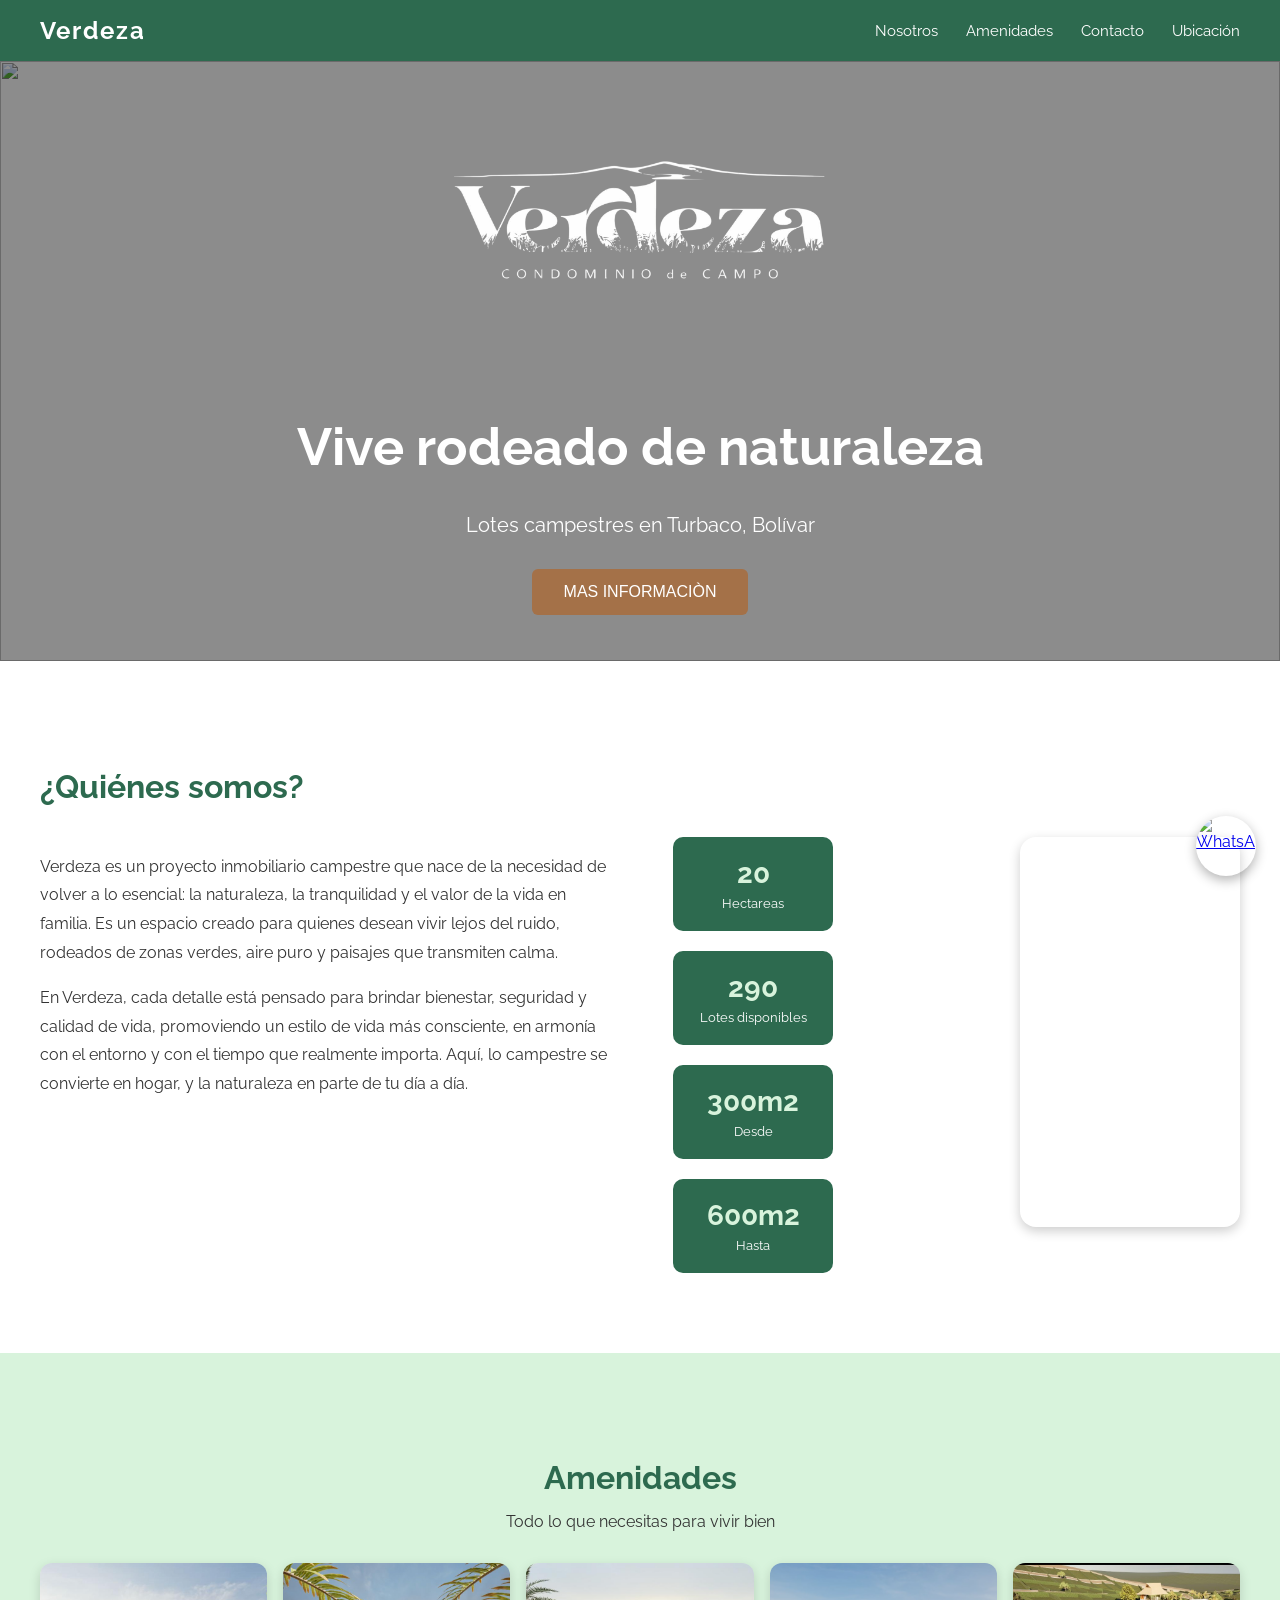
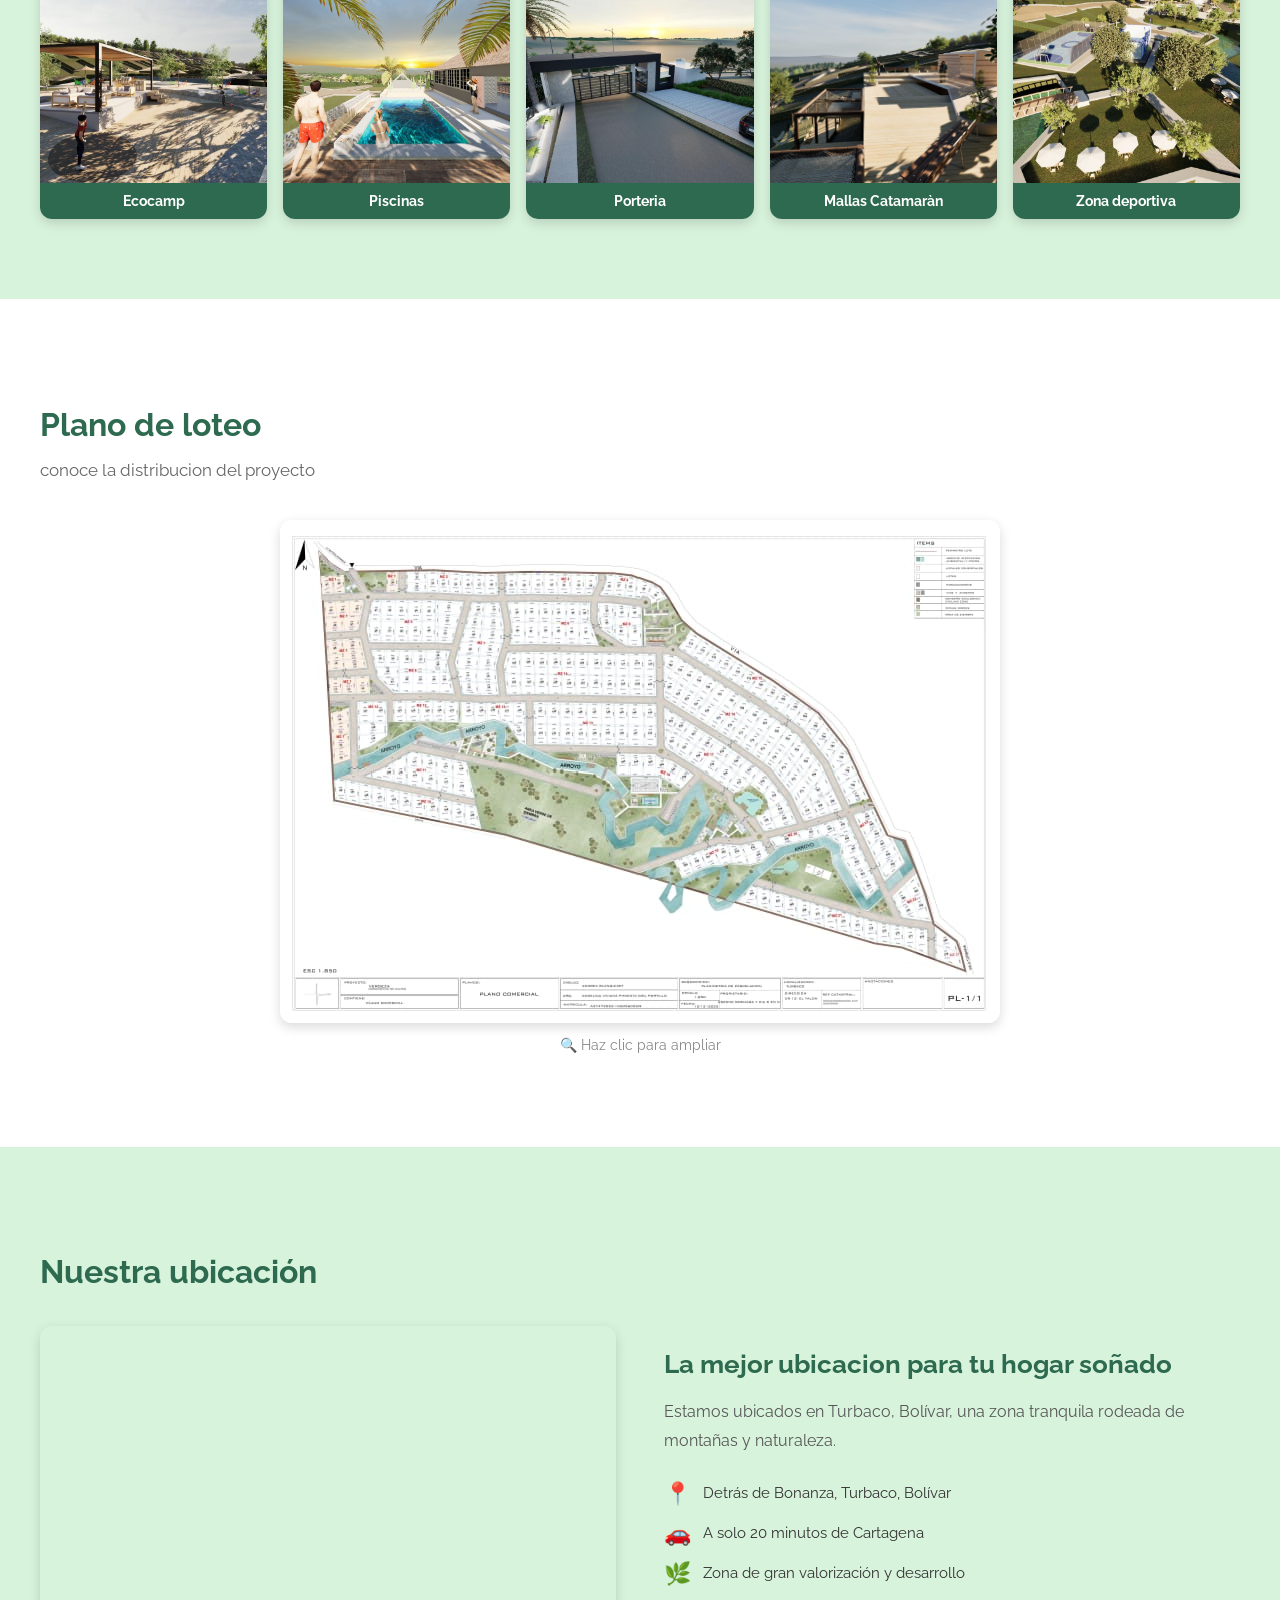
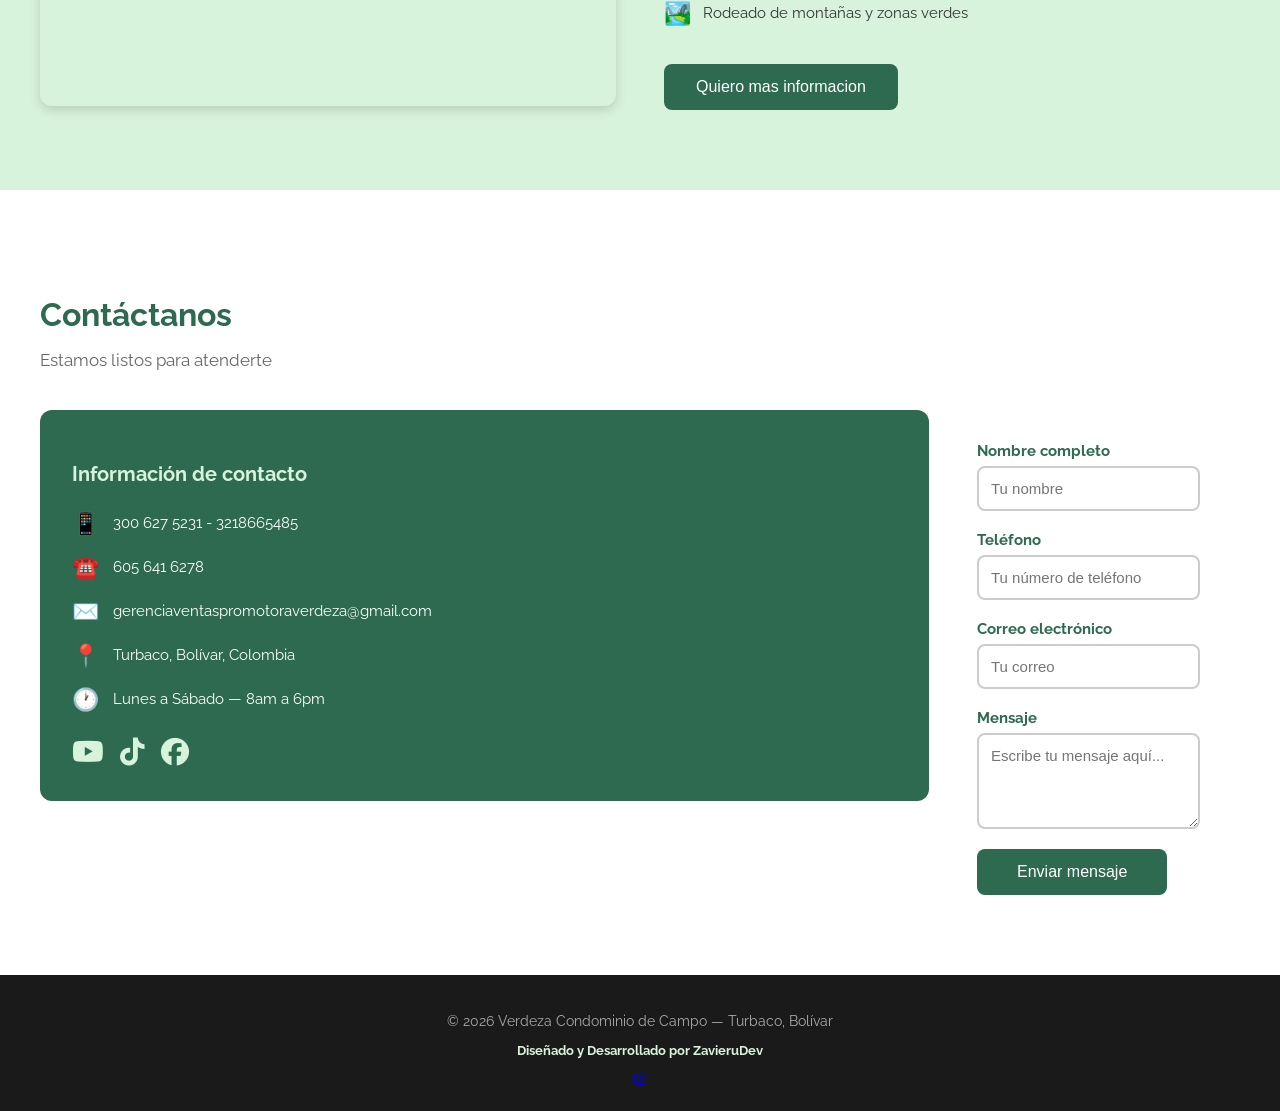
==== index.html @ ed098367 "Primerza version de Verdeza" ====
<!DOCTYPE html>
<html>

  <head>
    <title>Verdeza Condominio de Campo</title>
    <link rel="preconnect" href="https://fonts.googleapis.com">
    <link rel="preconnect" href="https://fonts.gstatic.com" crossorigin>
    <link href="https://fonts.googleapis.com/css2?family=Raleway:ital,wght@0,100..900;1,100..900&display=swap" rel="stylesheet">
    <link rel="stylesheet" href="https://cdnjs.cloudflare.com/ajax/libs/font-awesome/6.5.0/css/all.min.css">
    <link rel="stylesheet" href="style.css">
    
  </head>

  <body>

    <!-- NAVBAR -->
    <div class="navbar">
      <div class="navbar-logo">Verdeza</div>
      <div class="navbar-enlaces">
        <a href="#nosotros">Nosotros</a>
        <a href="#amenidades">Amenidades</a>
        <a href="#contacto">Contacto</a>
        <a href="#ubicacion">Ubicación</a>
      </div>
    </div>

    <!-- HERO -->
    <div class="hero">
      <div class="carrusel">
        <img src="imagenes/hero1.png" class="slide activo">
        <img src="imagenes/hero10.jpeg" class="slide">
        <img src="imagenes/hero3.png" class="slide">
        <img src="imagenes/hero4.png" class="slide">
        <img src="imagenes/hero5.png" class="slide">
        <img src="imagenes/hero6.png" class="slide">
        <img src="imagenes/hero7.png" class="slide">
        <img src="imagenes/hero8.jpeg" class="slide">
        <img src="imagenes/hero9.jpeg" class="slide">
        <img src="imagenes/hero10.jpeg" class="slide">
      </div>
      <div class="hero-contenido">
        <img src="imagenes/logo.png" alt="logo verdeza" class="hero-logo">
        <h1>Vive rodeado de naturaleza</h1>
        <p>Lotes campestres en Turbaco, Bolívar</p>
        <button>MAS INFORMACIÒN</button>
      </div>
      
    </div>

    <!-- SOBRE NOSOTROS -->
    <div class="seccion" id="nosotros">
      <h2>¿Quiénes somos?</h2>
      <div class="nosotros-contenido">
      
        <div class="nosotros-texto">
         <p>Verdeza es un proyecto inmobiliario campestre que nace de la necesidad de volver a lo esencial: la naturaleza, la tranquilidad y el valor de la vida en familia. Es un espacio creado para quienes desean vivir lejos del ruido, rodeados de zonas verdes, aire puro y paisajes que transmiten calma.</p>
         <p>En Verdeza, cada detalle está pensado para brindar bienestar, seguridad y calidad de vida, promoviendo un estilo de vida más consciente, en armonía con el entorno y con el tiempo que realmente importa. Aquí, lo campestre se convierte en hogar, y la naturaleza en parte de tu día a día.</p>
        </div>

        <div class="nosotros-datos">
            <div class="dato">
                <span class="dato-numero">20</span>
                <span class="dato-label">Hectareas</span>
            </div>
            <div class="dato">
                <span class="dato-numero">290</span>
                <span class="dato-label">Lotes disponibles</span>
            </div>
            <div class="dato">
                <span class="dato-numero">300m2</span>
                <span class="dato-label">Desde</span>
            </div>
            <div class="dato">
                <span class="dato-numero">600m2</span>
                <span class="dato-label">Hasta</span>
            </div>
        </div>

        <div class="nosotros-video">
          <iframe src="https://www.youtube.com/embed/KV2P_5Gr_Hs"
          title="Video Verdeza"
          frameborder="0"
          allow="accelerometer; autoplay; clipboard-write; encrypted-media; gyroscope; picture-in-picture"
           allowfullscreen>
          </iframe>
        </div>

     
      </div>
    
    </div>



    <!-- Amenidades -->
    <div class="seccion fondo-claro" id="amenidades">
      <h2 class="titulo-centrado">Amenidades</h2>
      <p  class="titulo-centrado">Todo lo que necesitas para vivir bien</p>

      <div class="amenidades-contenedor">
        <div class="amenidades-item" onclick="abrirLightbox('imagenes/amenidades1.jpg')">
            <img src="imagenes/amenidades1.jpg" alt="Ecocamp">
          <div class="amenidades-nombre">Ecocamp</div>
        </div>
        <div class="amenidades-item" onclick="abrirLightbox('imagenes/amenidades2.jpg')">
            <img src="imagenes/amenidades2.jpg" alt="Piscinas">
            <div class="amenidades-nombre">Piscinas</div>
        </div>
        <div class="amenidades-item" onclick="abrirLightbox('imagenes/amenidades3.jpg')">
            <img src="imagenes/amenidades3.jpg" alt="Porteria">
            <div class="amenidades-nombre">Porteria</div>
        </div>
        <div class="amenidades-item" onclick="abrirLightbox('imagenes/amenidades4.jpg')">
           <img src="imagenes/amenidades4.jpg" alt="Mallas Catamaràn">
           <div class="amenidades-nombre">Mallas Catamaràn</div>
        </div>
        <div class="amenidades-item" onclick="abrirLightbox('imagenes/amenidades5.jpg')">
          <img src="imagenes/amenidades5.jpg" alt="zona deportiva">
          <div class="amenidades-nombre">Zona deportiva</div>
        </div>
      </div>


    </div>

    <!--lightbox amenidades-->
    <div class="lightbox" id="LightboxAmenidad">
      <img src="" alt="Amenidad ampliada" id="LightboxAmenidadImg">
    </div>


    <!--plano de loteo-->

    <div class="seccion" id="plano">
      <h2>Plano de loteo</h2>
      <p class="seccion-subtitulo">conoce la distribucion del proyecto</p>
      <div class="plano-contenedor">
        <img src="imagenes/plano.jpeg" alt="Plano de loteo Verdeza" class="plano-imagen" id="planoImg">
        <p class="plano-hint">🔍 Haz clic para ampliar</p>
      </div>
    </div>


    <!-- LIGHTBOX DEL PLANO -->

    <div class="lightbox" id="lightbox">
     <img src="imagenes/plano.jpeg" alt="Plano ampliado">
    </div>

    

    <!-- UBICACIÓN -->
    <div class="seccion fondo-claro" id="ubicacion">
      <h2>Nuestra ubicación</h2>

      <div class="ubicacion-contenedor">

        <div class="ubicacion-mapa">
          <iframe src="https://www.google.com/maps/embed?pb=!1m18!1m12!1m3!1d54676.82032284282!2d-75.45519681792426!3d10.305960422183814!2m3!1f0!2f0!3f0!3m2!1i1024!2i768!4f13.1!3m3!1m2!1s0x8ef6210045aa82c5%3A0xb5d670838952405c!2sVERDEZA%20CONDOMINIO%20DE%20CAMPO!5e0!3m2!1ses-419!2sco!4v1773683430799!5m2!1ses-419!2sco" width="600" height="450" style="border:0;" allowfullscreen="" loading="lazy" referrerpolicy="no-referrer-when-downgrade"></iframe>
        </div>

        <div class="ubicacion-texto">
          <h3>La mejor ubicacion para tu hogar soñado</h3>
          <p>Estamos ubicados en Turbaco, Bolívar, una zona tranquila rodeada de montañas y naturaleza.</p>

          <div class="ubicacion-item">
            <span class="ubicacion-icono">📍</span>
            <span>Detrás de Bonanza, Turbaco, Bolívar</span>
          </div>

          <div class="ubicacion-item">
            <span class="ubicacion-icono">🚗</span>
            <span>A solo 20 minutos de Cartagena</span>
          </div>

          <div class="ubicacion-item">
            <span class="ubicacion-icono">🌿</span>
            <span>Zona de gran valorización y desarrollo</span>
          </div>

          <div class="ubicacion-item">
            <span class="ubicacion-icono">🏞️</span>
            <span>Rodeado de montañas y zonas verdes</span>
          </div>

          <button class="ubicacion-boton">Quiero mas informacion</button>
        </div>
      </div>
      
    </div>

    <!-- CONTACTO -->
<div class="seccion" id="contacto">
  <h2>Contáctanos</h2>
  <p class="seccion-subtitulo">Estamos listos para atenderte</p>

  <div class="contacto-contenedor">

    <div class="contacto-info">
      <h3>Información de contacto</h3>
      <div class="contacto-item">
        <span class="contacto-icono">📱</span>
        <span>300 627 5231 - 3218665485</span>
      </div>
      <div class="contacto-item">
        <span class="contacto-icono">☎️</span>
        <span>605 641 6278</span>
      </div>
      <div class="contacto-item">
        <span class="contacto-icono">✉️</span>
        <span>gerenciaventaspromotoraverdeza@gmail.com</span>
      </div>
      <div class="contacto-item">
        <span class="contacto-icono">📍</span>
        <span>Turbaco, Bolívar, Colombia</span>
      </div>
      <div class="contacto-item">
        <span class="contacto-icono">🕐</span>
        <span>Lunes a Sábado — 8am a 6pm</span>
      </div>
      <div class="contacto-redes">
       <a href="https://www.youtube.com/@promotoraverdeza" target="_blank">
       <i class="fa-brands fa-youtube"></i>
       </a>
       <a href="https://www.tiktok.com/@promotora.verdeza?_r=1&_t=ZS-94nPHAQobC8" target="_blank">
       <i class="fa-brands fa-tiktok"></i>
       </a>
       <a href="https://www.facebook.com/share/18cGsC66NM/" target="_blank">
       <i class="fa-brands fa-facebook"></i>
       </a>
      </div>
    </div>

    <div class="contacto-formularizo">
      <form class="formulario" action="https://formspree.io/f/xreyolnb" method="POST">
        <input type="hidden" name="_next" value="https://verdezacondominiodecampo.com">
        <div class="campo">
          <label>Nombre completo</label>
          <input type="text" name="nombre" placeholder="Tu nombre">
        </div>
        <div class="campo">
          <label>Teléfono</label>
          <input type="tel" name="telefono" placeholder="Tu número de teléfono">
        </div>
        <div class="campo">
          <label>Correo electrónico</label>
          <input type="email" name="email" placeholder="Tu correo">
        </div>
        <div class="campo">
          <label>Mensaje</label>
          <textarea name="mensaje" placeholder="Escribe tu mensaje aquí..." rows="4"></textarea>
        </div>
        <button type="submit">Enviar mensaje</button>
      </form>
    </div>

  </div>
</div>

    

    <!-- FOOTER -->
    <div class="footer">
      <p>© 2026 Verdeza Condominio de Campo — Turbaco, Bolívar</p>
      <p class="footer-dev">Diseñado y Desarrollado por <span>ZavieruDev</span></p>
      <a href="https://www.instagram.com/zavierudev" target="_blank" class="footer-insta">
      <i class="fa-brands fa-instagram"></i>
      </a>
    </div>

    <!--modal de contacto-->
    <div class="modal-fondo" id="modal">
      <div class="modal-caja">

        <button class="modal-cerrar" id="cerrarModal">X</button>
        <h2>Contactanos</h2>
        <p class="seccion-subtitutulo">Dejanos tus datos y te contactaremos pronto</p>

        <form class="formulario" action="https://formspree.io/f/xreyolnb" method="POST">
          <input type="hidden" name="_next" value="https://verdezacondominiodecampo.com">
          <div class="campo">
            <label>Nombre completo</label>
            <input type="text" name="nombre" placeholder="Tu nombre">
          </div>

          <div class="campo">
            <label>Telefono</label>
            <input type="tel" name="telefono" placeholder="Tu numero de telefono">
          </div>

          <div class="campo">
            <label>Correo electronico</label>
            <input type="email" name="email" placeholder="Tu correo">
          </div>

          <div class="campo">
            <label>Mensaje</label>
            <textarea name="mensaje" placeholder="Escribe tu mensaje aqui..." rows="4"></textarea>
          </div>
          <button type="submit">Enviar Mensaje</button>
        </form>
      </div>
    </div>

    <script>
       const slides = document.querySelectorAll('.slide');

       let actual = 0;

       function cambiarSlide() {
        slides[actual].classList.remove('activo');
        actual = (actual + 1) % slides.length;
        slides[actual].classList.add('activo');
        }
        setInterval(cambiarSlide, 4000);

        const modal = document.getElementById('modal');
        const cerrarModal = document.getElementById('cerrarModal');
        const botones = document.querySelectorAll('button:not(.modal-cerrar):not([type="submit"])');

        botones.forEach(function(boton) {
          boton.addEventListener('click', function() {
            modal.classList.add('visible');
            });
            });

            cerrarModal.addEventListener('click', function() {
              modal.classList.remove('visible');
              });
              modal.addEventListener('click', function(e) {
                if (e.target === modal) {
                  modal.classList.remove('visible');
                  }
                  });

                  // LIGHTBOX
                  const planoImg = document.getElementById('planoImg');
                  const lightbox = document.getElementById('lightbox');
                  planoImg.addEventListener('click', function() {
                    lightbox.classList.add('visible');
                    });
                    lightbox.addEventListener('click', function() {
                      lightbox.classList.remove('visible');
                      });

                      // LIGHTBOX AMENIDADES
                  const LightboxAmenidad = document.getElementById('LightboxAmenidad');
                  const LightboxImg = document.getElementById('LightboxAmenidadImg');

                  function abrirLightbox(src) {
                   LightboxImg.src = src;
                   LightboxAmenidad.classList.add('visible');
                  }

                  LightboxAmenidad.addEventListener('click', function() {
                   LightboxAmenidad.classList.remove('visible');
                  });
                  // FORMULARIO ENVIADO
                  function formularioEnviado(e) {
                  e.preventDefault();
                  fetch('https://formspree.io/f/xreyolnb', {
                   method: 'POST',
                   body: new FormData(e.target),
                  }).then(function() {
                    modal.classList.remove('visible');
                    alert('¡Mensaje enviado! Te contactaremos pronto.');
                    e.target.reset();
                    });
                  }
    </script>


    <!-- BOTÓN WHATSAPP -->
    <a href="https://wa.me/573218665485?text=Hola,%20quiero%20mas%20informacion%20sobre%20los%20lotes." target="_blank" class="whatsapp-boton">
    <img src="https://upload.wikimedia.org/wikipedia/commons/6/6b/WhatsApp.svg" alt="WhatsApp">
    </a>

    

  </body>

</html>
---- style.css ----
/* COLORES DE MARCA */
:root {
  --verde-oscuro: #2d6a4f;
  --verde-medio: #40916c;
  --verde-claro: #d8f3dc;
  --tierra: #a47148;
  --texto: #333333;
  --blanco: #ffffff;
}

/* BASE */
body {
  margin: 0;
  font-family: 'Raleway', Arial;
  color: var(--texto);
}

/* NAVBAR */
.navbar {
  background-color: var(--verde-oscuro);
  display: flex;
  justify-content: space-between;
  align-items: center;
  padding: 16px 40px;
  position: sticky;
  top: 0;
}

.navbar-logo {
  color: var(--blanco);
  font-size: 24px;
  font-weight: bold;
  letter-spacing: 2px;
}

.navbar-enlaces a {
  color: var(--blanco);
  text-decoration: none;
  margin-left: 24px;
  font-size: 15px;
}

.navbar-enlaces a:hover {
  color: var(--verde-claro);
}

/* HERO */
.hero {
  position: relative;
  height: 600px;
  overflow: hidden;
}

.carrusel {
  position: absolute;
  width: 100%;
  height: 100%;
}

.slide {
  position: absolute;
  width: 100%;
  height: 100%;
  object-fit: cover;
  opacity: 0;
  transition: opacity 1s ease;
}

.slide.activo {
  opacity: 1;
}

.hero-contenido {
  position: absolute;
  width: 100%;
  height: 100%;
  display: flex;
  flex-direction: column;
  align-items: center;
  justify-content: center;
  background-color: rgba(0, 0, 0, 0.45);
  color: white;
  text-align: center;
  padding: 40px;
  box-sizing: border-box;
}

.hero-contenido h1 {
  font-size: 52px;
  margin-bottom: 16px;
}

.hero-contenido p {
  font-size: 20px;
  margin-bottom: 32px;
}

.hero-contenido button {
  background-color: var(--tierra);
  color: var(--blanco);
  border: none;
  padding: 14px 32px;
  font-size: 16px;
  border-radius: 6px;
  cursor: pointer;
}

.hero-contenido button:hover {
  background-color: #8b5e3c;
}

/* SECCIONES */
.seccion {
  padding: 80px 40px;
  background-color: var(--blanco);
}

.fondo-claro {
  background-color: var(--verde-claro);
}

.seccion h2 {
  font-size: 32px;
  color: var(--verde-oscuro);
  margin-bottom: 16px;
}

/* FOOTER */
.footer {
  background-color: #1a1a1a;
  color: #aaaaaa;
  text-align: center;
  padding: 24px;
  font-size: 14px;
}

/* SOBRE NOSOTROS */
.nosotros-contenido {
  display: flex;
  gap: 60px;
  align-items: flex-start;
  margin-top: 32px;
}

.nosotros-texto {
  flex: 2;
  line-height: 1.8;
  font-size: 16px;
}

.nosotros-datos {
  flex: 1;
  display: flex;
  flex-wrap: wrap;
  gap: 20px;
}

.dato {
  background-color: var(--verde-oscuro);
  color: var(--blanco);
  border-radius: 10px;
  padding: 20px;
  text-align: center;
  width: 120px;
}

.dato-numero {
  display: block;
  font-size: 28px;
  font-weight: bold;
  color: var(--verde-claro);
}

.dato-label {
  display: block;
  font-size: 13px;
  margin-top: 6px;
}


/* LOTES */
.seccion-subtitulo {
  color: #666666;
  font-size: 17px;
  margin-bottom: 40px;
}

.lotes-contenedor {
  display: flex;
  gap: 24px;
  flex-wrap: wrap;
}

.card {
  background-color: var(--blanco);
  border-radius: 12px;
  box-shadow: 0 4px 12px rgba(0, 0, 0, 0.1);
  overflow: hidden;
  flex: 1;
  min-width: 220px;
  display: flex;
  flex-direction: column;
}

.card-encabezado {
  background-color: var(--verde-oscuro);
  color: var(--blanco);
  padding: 20px 24px;
}

.card-encabezado h3 {
  margin: 0;
  font-size: 20px;
}

.card-contenido {
  padding: 24px;
  flex: 1;
}

.card-contenido p {
  margin: 8px 0;
  font-size: 15px;
}

.etiqueta {
  font-weight: bold;
  color: var(--verde-oscuro);
}

.disponible {
  color: #2d9e2d;
  font-weight: bold;
}

.vendido {
  color: #cc0000;
  font-weight: bold;
}

.card-footer {
  padding: 16px 24px;
  border-top: 1px solid #eeeeee;
}

.card-footer button {
  width: 100%;
  background-color: var(--tierra);
  color: var(--blanco);
  border: none;
  padding: 10px;
  border-radius: 6px;
  font-size: 14px;
  cursor: pointer;
}

.card-footer button:hover {
  background-color: #8b5e3c;
}

/* AMENIDADES */
.amenidades-contenedor {
  display: grid;
  grid-template-columns: repeat(5, 1fr);
  gap: 16px;
  margin-top: 32px;
}

.amenidades-item {
  flex: 1;
  min-width: 180px;
  max-width: 250px;
  border-radius: 12px;
  overflow: hidden;
  box-shadow: 0 4px 12px rgba(0, 0, 0, 0.15);
  cursor: pointer;
  position: relative;
}

.amenidades-item img {
  width: 100%;
  height: 220px;
  object-fit: cover;
  display: block;
  transition: transform 0.3s ease;
}

.amenidades-item:hover img {
  transform: scale(1.05);
}

.amenidades-nombre {
  background-color: var(--verde-oscuro);
  color: var(--blanco);
  text-align: center;
  padding: 10px;
  font-size: 14px;
  font-weight: bold;
}

/* FORMULARIO */
.formulario {
  max-width: 600px;
  margin-top: 32px;
}

.campo {
  display: flex;
  flex-direction: column;
  margin-bottom: 20px;
}

.campo label {
  font-weight: bold;
  color: var(--verde-oscuro);
  margin-bottom: 6px;
  font-size: 15px;
}

.campo input,
.campo textarea {
  border: 2px solid #cccccc;
  border-radius: 8px;
  padding: 12px;
  font-size: 15px;
  outline: none;
  font-family: Arial;
}

.campo input:focus,
.campo textarea:focus {
  border-color: var(--verde-medio);
}

.formulario button {
  background-color: var(--verde-oscuro);
  color: var(--blanco);
  border: none;
  padding: 14px 40px;
  font-size: 16px;
  border-radius: 8px;
  cursor: pointer;
}

.formulario button:hover {
  background-color: var(--verde-medio);
}

.hero-logo {
  height: 250px;
  object-fit: contain;
  margin-bottom: 24px;
}

/* MODAL */
.modal-fondo {
  display: none;
  position: fixed;
  top: 0;
  left: 0;
  width: 100%;
  height: 100%;
  background-color: rgba(0, 0, 0, 0.6);
  z-index: 999;
  justify-content: center;
  align-items: center;
}

.modal-fondo.visible {
  display: flex;
}

.modal-caja {
  background-color: white;
  border-radius: 12px;
  padding: 40px;
  width: 90%;
  max-width: 500px;
  position: relative;
  max-height: 90vh;
  overflow-y: auto;
}

.modal-caja h2 {
  color: var(--verde-oscuro);
  margin-bottom: 8px;
}

.modal-cerrar {
  position: absolute;
  top: 16px;
  right: 16px;
  background: none;
  border: none;
  font-size: 20px;
  cursor: pointer;
  color: #666666;
}

.modal-cerrar:hover {
  color: var(--verde-oscuro);
}


/* UBICACIÓN */
.ubicacion-contenedor {
  display: flex;
  gap: 48px;
  align-items: center;
  margin-top: 32px;
  flex-wrap: wrap;
}

.ubicacion-mapa {
  flex: 1;
  min-width: 280px;
  border-radius: 12px;
  overflow: hidden;
  box-shadow: 0 4px 12px rgba(0, 0, 0, 0.15);
}

.ubicacion-mapa iframe {
  width: 100%;
  height: 380px;
  display: block;
}

.ubicacion-texto {
  flex: 1;
  min-width: 280px;
}

.ubicacion-texto h3 {
  font-size: 26px;
  color: var(--verde-oscuro);
  margin-bottom: 16px;
  line-height: 1.3;
}

.ubicacion-texto p {
  font-size: 16px;
  color: #555555;
  margin-bottom: 24px;
  line-height: 1.8;
}

.ubicacion-item {
  display: flex;
  align-items: center;
  gap: 12px;
  margin-bottom: 14px;
  font-size: 15px;
}

.ubicacion-icono {
  font-size: 22px;
}

.ubicacion-boton {
  margin-top: 24px;
  background-color: var(--verde-oscuro);
  color: var(--blanco);
  border: none;
  padding: 14px 32px;
  font-size: 16px;
  border-radius: 8px;
  cursor: pointer;
}

.ubicacion-boton:hover {
  background-color: var(--verde-medio);
}

/* PLANO */
.plano-contenedor {
  margin-top: 32px;
  text-align: center;
}

.plano-imagen {
  width: 60%;
  border-radius: 12px;
  box-shadow: 0 4px 12px rgba(0, 0, 0, 0.15);
  cursor: pointer;
  transition: transform 0.2s ease;
}

.plano-imagen:hover {
  transform: scale(1.02);
}

.plano-hint {
  color: #888888;
  font-size: 14px;
  margin-top: 10px;
}

/* LIGHTBOX */
.lightbox {
  display: none;
  position: fixed;
  top: 0;
  left: 0;
  width: 100%;
  height: 100%;
  background-color: rgba(0, 0, 0, 0.85);
  z-index: 1000;
  justify-content: center;
  align-items: center;
  cursor: pointer;
}

.lightbox.visible {
  display: flex;
}

.lightbox img {
  max-width: 90%;
  max-height: 90vh;
  border-radius: 8px;
}

/* CONTACTO */
.contacto-contenedor {
  display: flex;
  gap: 48px;
  margin-top: 32px;
  flex-wrap: wrap;
  align-items: flex-start;
  padding-right: 40px;
}

.contacto-info {
  flex: 1;
  min-width: 260px;
  background-color: var(--verde-oscuro);
  color: var(--blanco);
  border-radius: 12px;
  padding: 32px;
}

.contacto-info h3 {
  font-size: 20px;
  margin-bottom: 24px;
  color: var(--verde-claro);
}

.contacto-item {
  display: flex;
  align-items: center;
  gap: 14px;
  margin-bottom: 18px;
  font-size: 15px;
}

.contacto-icono {
  font-size: 22px;
}

.contacto-formulario {
  flex: 1;
  min-width: 260px;
}

/* WHATSAPP */
.whatsapp-boton {
  position: fixed;
  bottom: 24px;
  right: 24px;
  width: 60px;
  height: 60px;
  z-index: 998;
  border-radius: 50%;
  overflow: hidden;
  box-shadow: 0 4px 12px rgba(0, 0, 0, 0.3);
  transition: transform 0.2s ease;
}

.whatsapp-boton img {
  width: 100%;
  height: 100%;
}

.whatsapp-boton:hover {
  transform: scale(1.1);
}

/* VIDEO NOSOTROS */
.nosotros-video {
  flex-shrink: 0;
  width: 220px;
  border-radius: 16px;
  overflow: hidden;
  box-shadow: 0 4px 12px rgba(0, 0, 0, 0.2);
}

.nosotros-video iframe {
  width: 220px;
  height: 390px;
  display: block;
}

.footer-dev {
  margin-top: 8px;
  font-size: 13px;
  color:#666666
}

.footer-dev {
  color: var(--verde-claro);
  font-weight: bold;
}

.titulo-centrado {
  text-align: center;
}

/* ================================
   RESPONSIVE - CELULAR
   ================================ */
@media (max-width: 768px) {

  /* NAVBAR */
  .navbar {
    flex-direction: column;
    gap: 12px;
    padding: 16px 20px;
    text-align: center;
  }

  .navbar-enlaces a {
    margin-left: 10px;
    font-size: 13px;
  }

  /* HERO */
  .hero {
    height: 500px;
  }

  .hero-contenido h1 {
    font-size: 30px;
  }

  .hero-contenido p {
    font-size: 16px;
  }

  .hero-logo {
    height: 100px;
  }

  /* NOSOTROS */
  .nosotros-contenido {
    flex-direction: column;
  }

  .nosotros-datos {
    justify-content: center;
  }

  .nosotros-video {
    width: 100%;
  }

  .nosotros-video iframe {
    width: 100%;
    height: 300px;
  }

  

  /* PLANO */
  .plano-imagen {
    width: 100%;
  }

  /* UBICACIÓN */
  .ubicacion-contenedor {
    flex-direction: column;
  }

  .ubicacion-mapa iframe {
    height: 280px;
  }

  /* CONTACTO */
  .contacto-contenedor {
    flex-direction: column;
  }

  /* SECCIONES */
  .seccion {
    padding: 50px 20px;
  }

  amenidades-contenedor {
    grid-template-columns: repeat(2, 1fr);
  }

  .amenidades-item:last-child {
    grid-column: 1 / -1;
    max-width: 50%;
    margin: 0 auto;
  }

}


/* REDES SOCIALES CONTACTO */
.contacto-redes {
  display: flex;
  gap: 16px;
  margin-top: 24px;
}

.contacto-redes a {
  color: var(--verde-claro);
  font-size: 28px;
  text-decoration: none;
  transition: color 0.2s ease;
}

.contacto-redes a:hover {
  color: white;
}
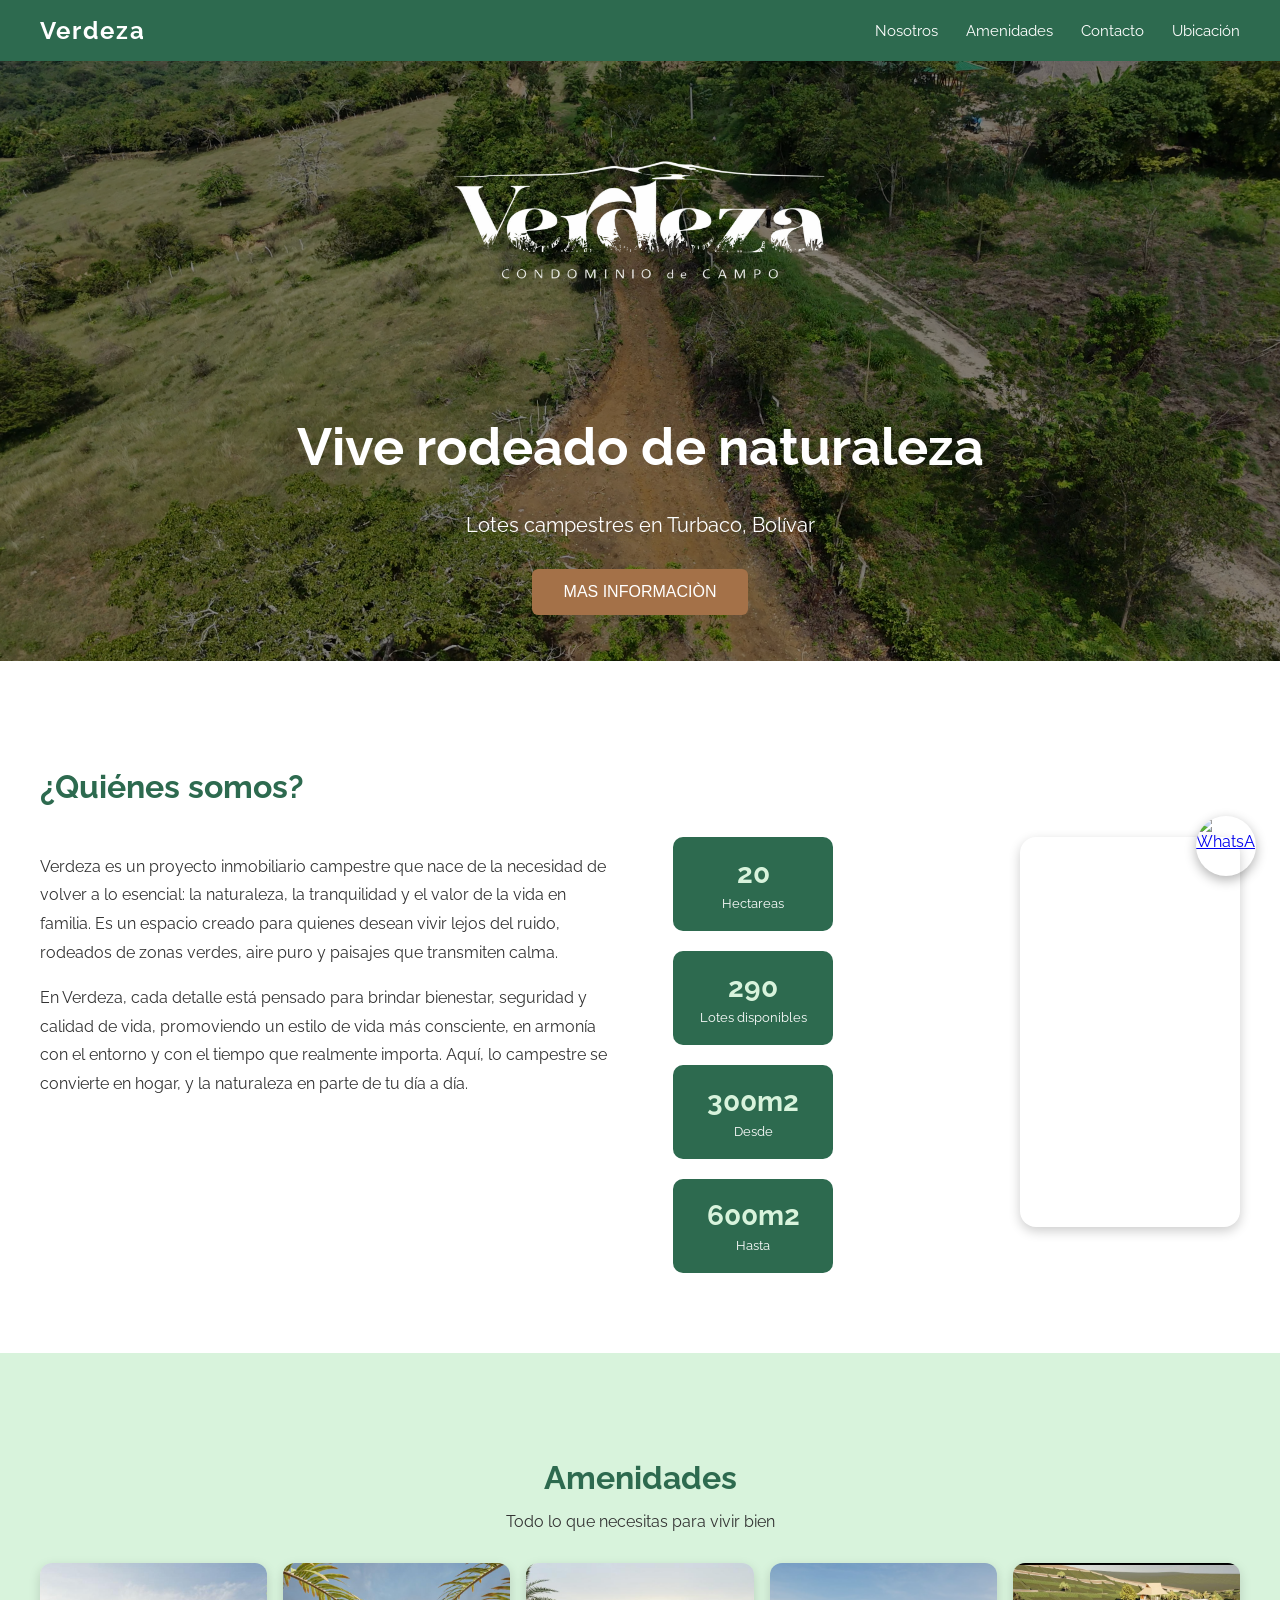
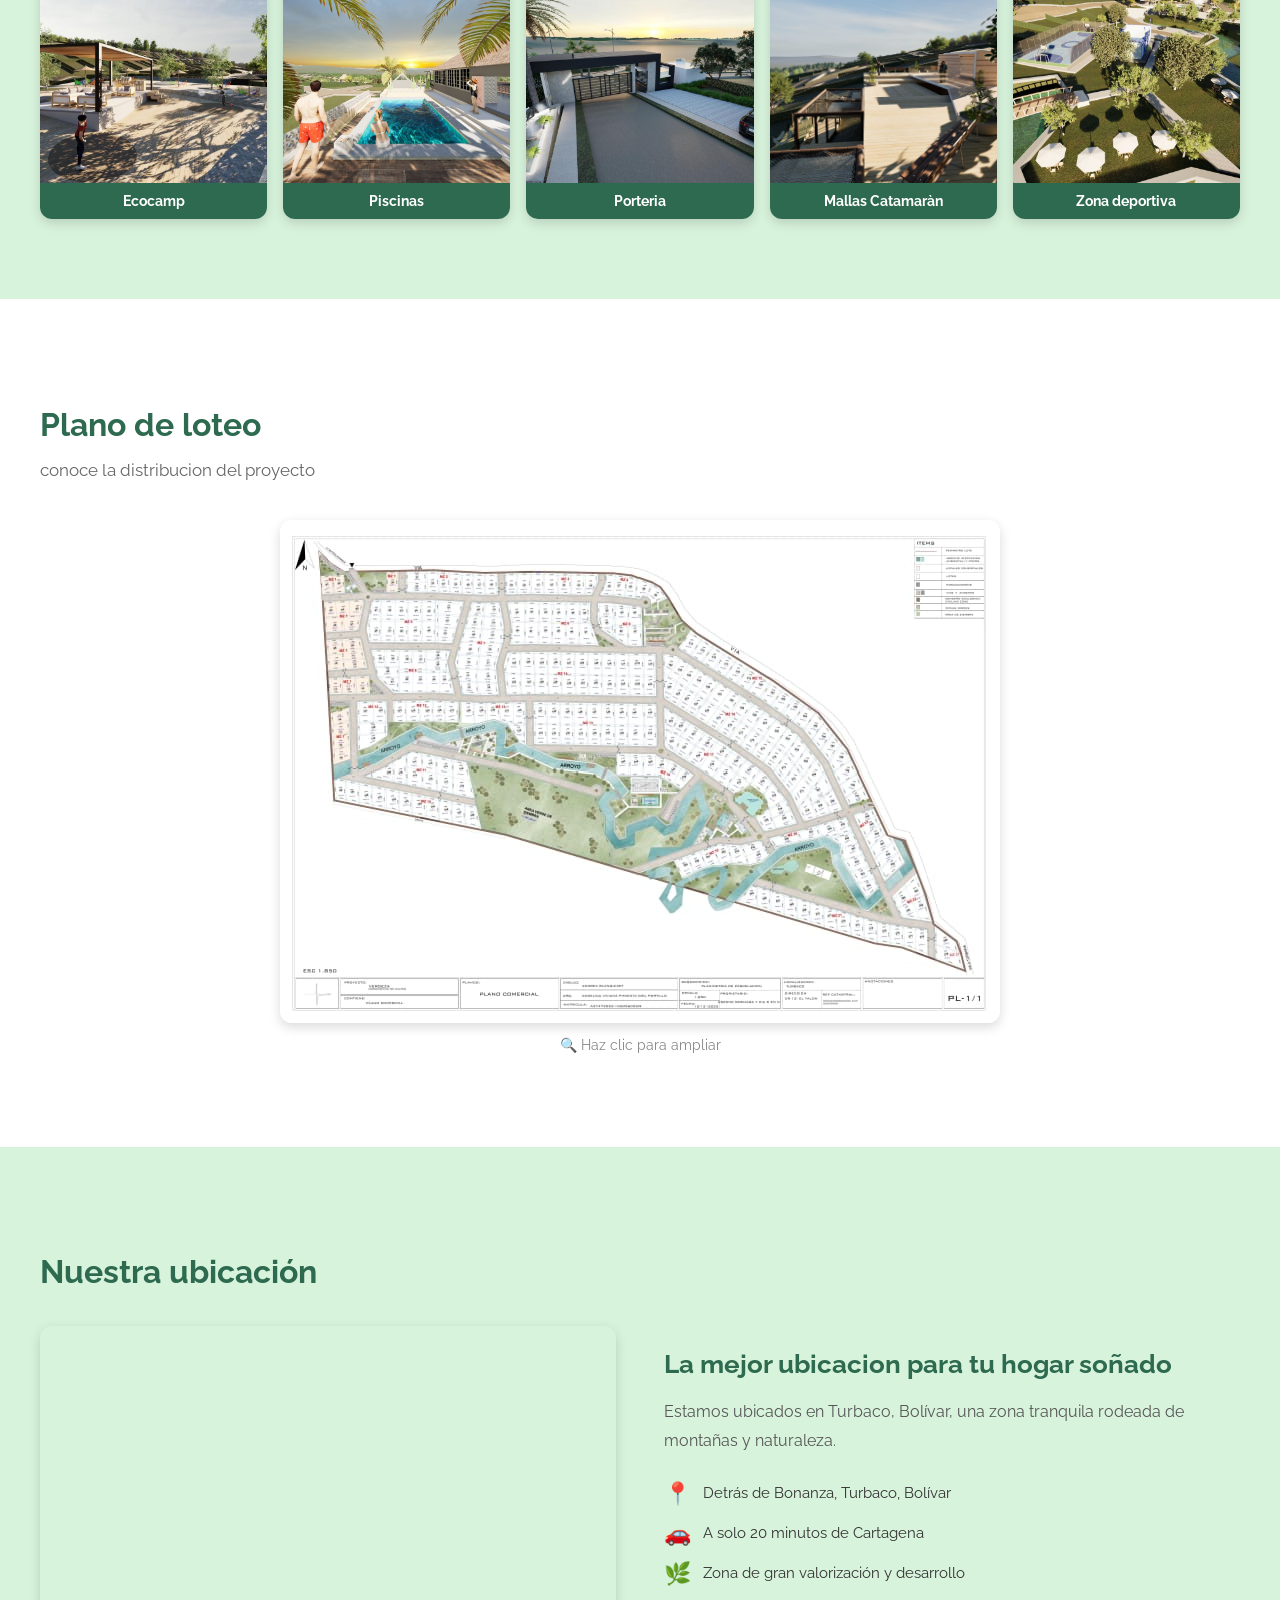
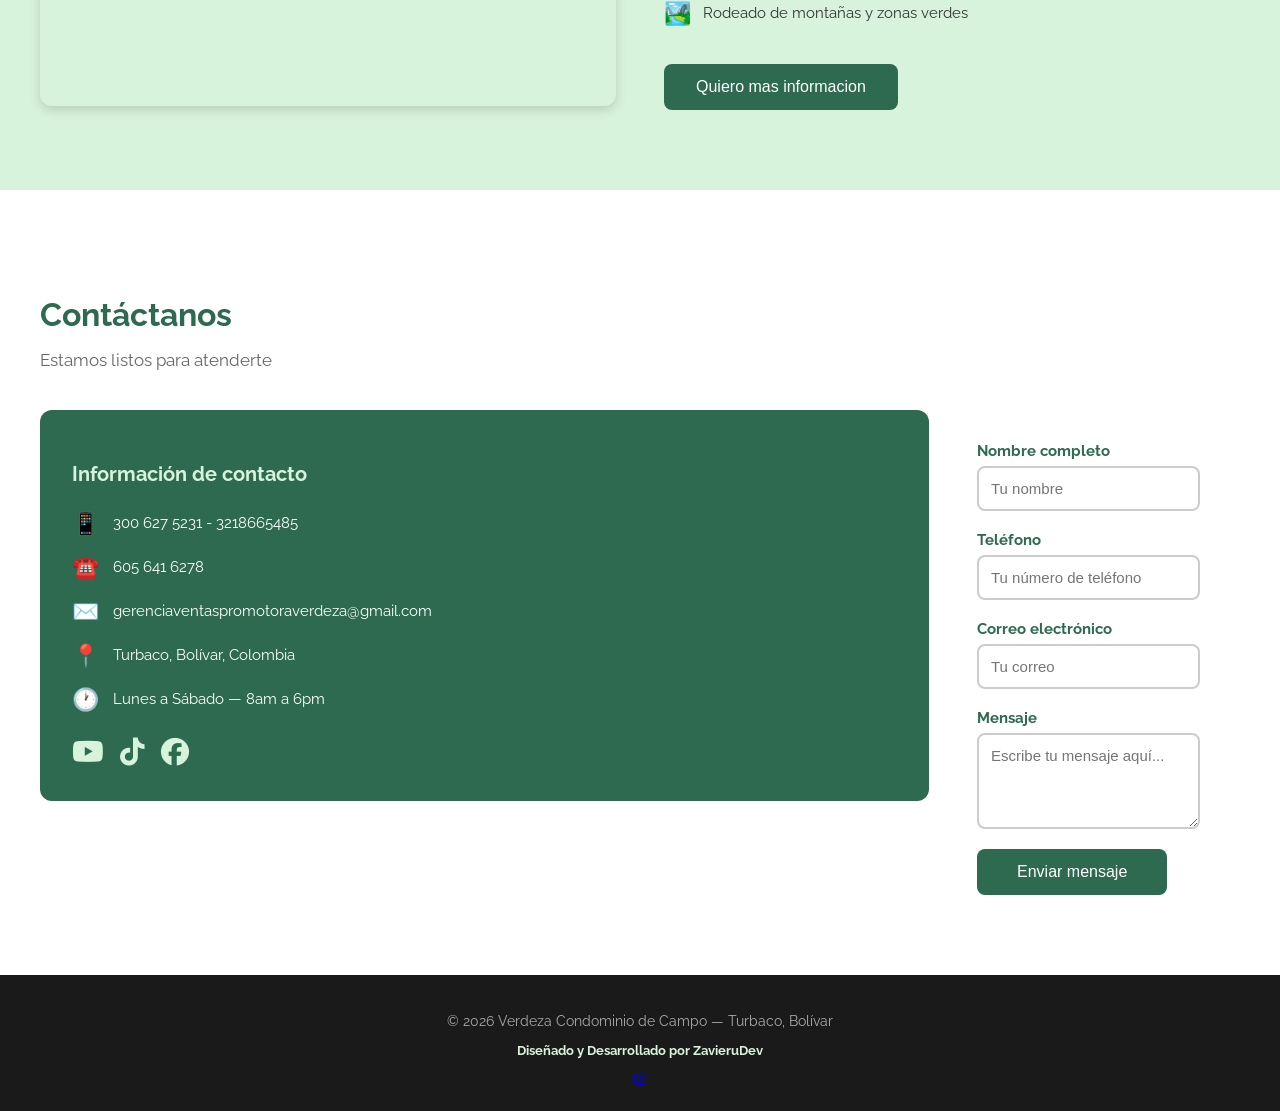
==== commit 5dfc0899: "Actualización de la página" ====
--- a/index.html
+++ b/index.html
@@ -77,7 +77,7 @@
         </div>
 
         <div class="nosotros-video">
-          <iframe src="https://www.youtube.com/embed/KV2P_5Gr_Hs"
+          <iframe src="https://www.youtube.com/shorts/hsJk5dIqbXg"
           title="Video Verdeza"
           frameborder="0"
           allow="accelerometer; autoplay; clipboard-write; encrypted-media; gyroscope; picture-in-picture"
--- a/style.css
+++ b/style.css
@@ -261,7 +261,7 @@
 /* AMENIDADES */
 .amenidades-contenedor {
   display: grid;
-  grid-template-columns: repeat(5, 1fr);
+  grid-template-columns: repeat(auto-fit, minmax(180px, 1fr));
   gap: 16px;
   margin-top: 32px;
 }
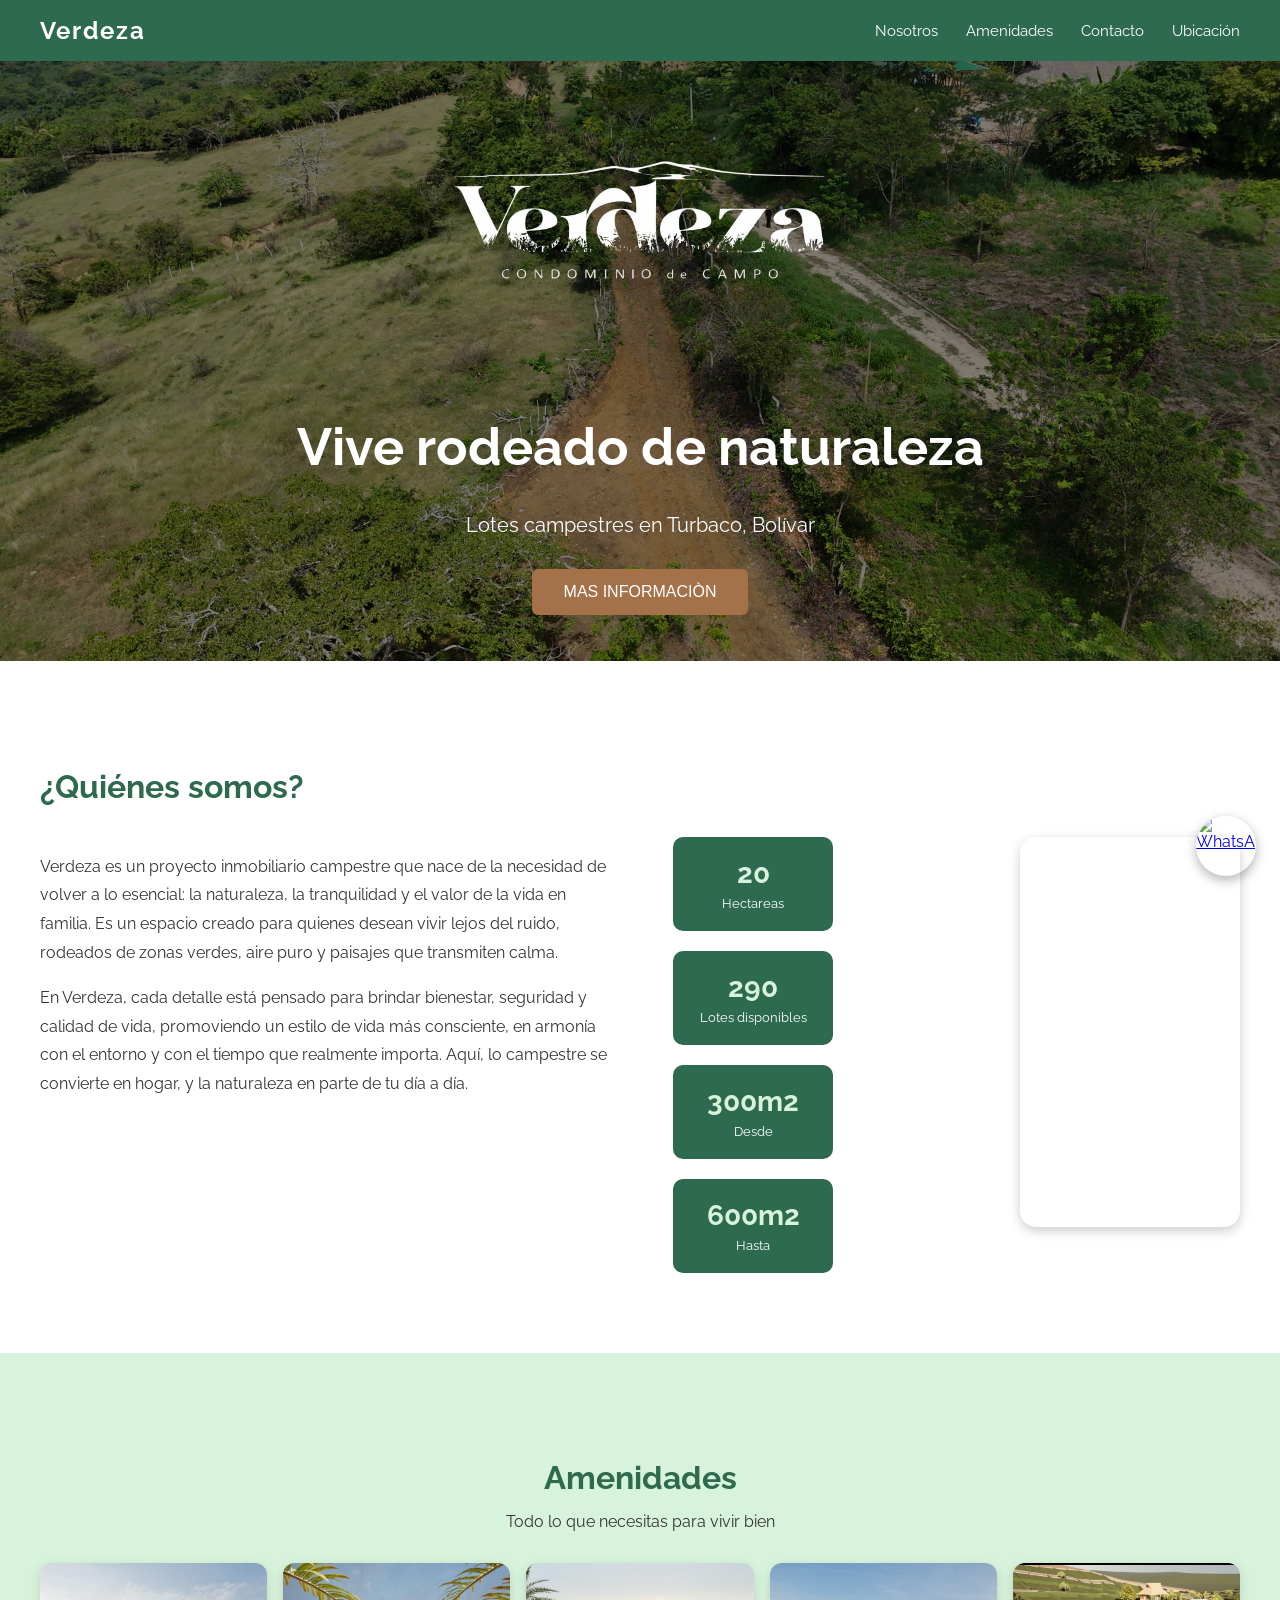
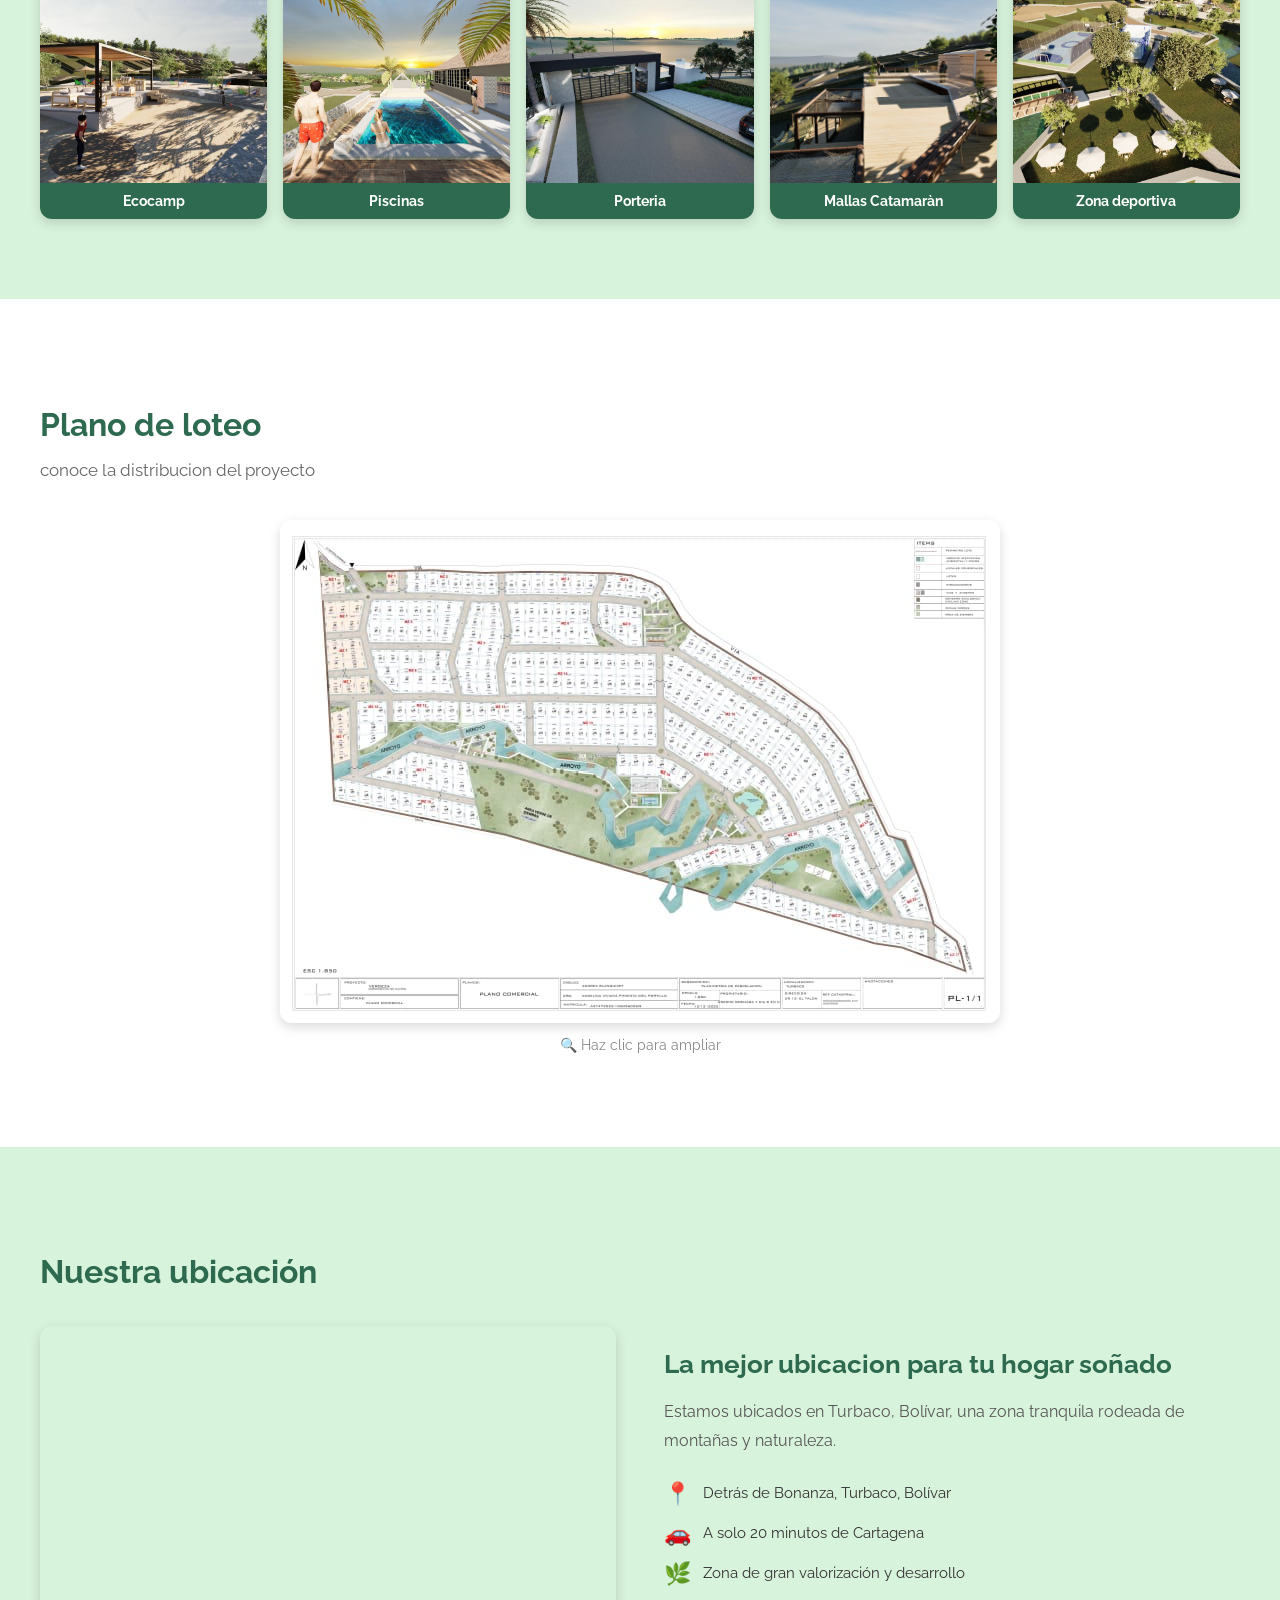
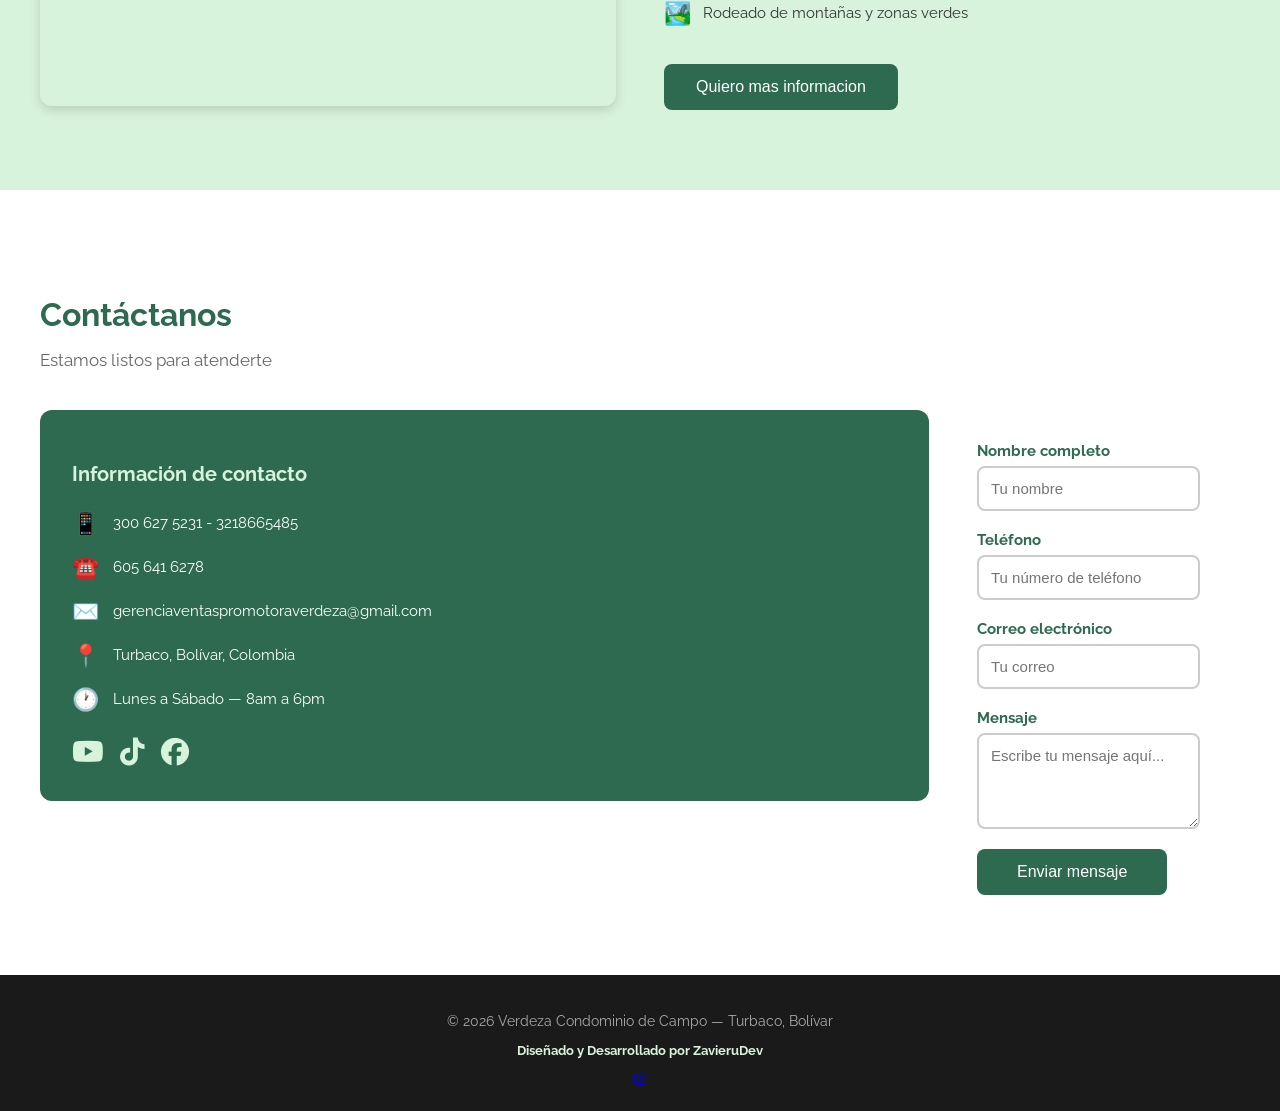
==== commit c7ac98a5: "Agregar menu hamburguesa responsive" ====
--- a/index.html
+++ b/index.html
@@ -3,6 +3,7 @@
 
   <head>
     <title>Verdeza Condominio de Campo</title>
+    <meta name="viewport" content="width=device-width, initial-scale=1.0">
     <link rel="preconnect" href="https://fonts.googleapis.com">
     <link rel="preconnect" href="https://fonts.gstatic.com" crossorigin>
     <link href="https://fonts.googleapis.com/css2?family=Raleway:ital,wght@0,100..900;1,100..900&display=swap" rel="stylesheet">
@@ -15,14 +16,17 @@
 
     <!-- NAVBAR -->
     <div class="navbar">
-      <div class="navbar-logo">Verdeza</div>
-      <div class="navbar-enlaces">
-        <a href="#nosotros">Nosotros</a>
-        <a href="#amenidades">Amenidades</a>
-        <a href="#contacto">Contacto</a>
-        <a href="#ubicacion">Ubicación</a>
-      </div>
-    </div>
+  <div class="navbar-logo">Verdeza</div>
+  <div class="navbar-enlaces" id="navbarEnlaces">
+    <a href="#nosotros">Nosotros</a>
+    <a href="#amenidades">Amenidades</a>
+    <a href="#contacto">Contacto</a>
+    <a href="#ubicacion">Ubicación</a>
+  </div>
+  <button class="navbar-hamburguesa" id="navbarHamburguesa">
+    <i class="fa-solid fa-bars"></i>
+  </button>
+</div>
 
     <!-- HERO -->
     <div class="hero">
@@ -77,7 +81,7 @@
         </div>
 
         <div class="nosotros-video">
-          <iframe src="https://www.youtube.com/shorts/hsJk5dIqbXg"
+          <iframe src="https://www.youtube.com/embed/hsJk5dIqbXg"
           title="Video Verdeza"
           frameborder="0"
           allow="accelerometer; autoplay; clipboard-write; encrypted-media; gyroscope; picture-in-picture"
@@ -316,7 +320,7 @@
 
         const modal = document.getElementById('modal');
         const cerrarModal = document.getElementById('cerrarModal');
-        const botones = document.querySelectorAll('button:not(.modal-cerrar):not([type="submit"])');
+        const botones = document.querySelectorAll('button:not(.modal-cerrar):not([type="submit"]):not(#navbarHamburguesa)');
 
         botones.forEach(function(boton) {
           boton.addEventListener('click', function() {
@@ -367,6 +371,21 @@
                     e.target.reset();
                     });
                   }
+
+
+                  // MENÚ HAMBURGUESA
+const navbarHamburguesa = document.getElementById('navbarHamburguesa');
+const navbarEnlaces = document.getElementById('navbarEnlaces');
+
+navbarHamburguesa.addEventListener('click', function() {
+  navbarEnlaces.classList.toggle('activo');
+});
+
+document.querySelectorAll('.navbar-enlaces a').forEach(function(enlace) {
+  enlace.addEventListener('click', function() {
+    navbarEnlaces.classList.remove('activo');
+  });
+});
     </script>
 
 
--- a/style.css
+++ b/style.css
@@ -24,6 +24,7 @@
   padding: 16px 40px;
   position: sticky;
   top: 0;
+  z-index: 1000;
 }
 
 .navbar-logo {
@@ -42,6 +43,15 @@
 
 .navbar-enlaces a:hover {
   color: var(--verde-claro);
+}
+
+.navbar-hamburguesa {
+  display: none;
+  background: none;
+  border: none;
+  color: var(--blanco);
+  font-size: 24px;
+  cursor: pointer;
 }
 
 /* HERO */
@@ -622,15 +632,36 @@
 
   /* NAVBAR */
   .navbar {
+    flex-direction: row;
+    justify-content: space-between;
+    padding: 16px 20px;
+    text-align: left;
+    position: relative;
+  }
+
+  .navbar-hamburguesa {
+    display: block;
+  }
+
+  .navbar-enlaces {
+    display: none;
     flex-direction: column;
-    gap: 12px;
-    padding: 16px 20px;
-    text-align: center;
+    position: absolute;
+    top: 100%;
+    left: 0;
+    width: 100%;
+    background-color: var(--verde-oscuro);
+    padding: 16px 0;
+  }
+
+  .navbar-enlaces.activo {
+    display: flex;
   }
 
   .navbar-enlaces a {
-    margin-left: 10px;
-    font-size: 13px;
+    margin: 0;
+    padding: 12px 20px;
+    font-size: 15px;
   }
 
   /* HERO */
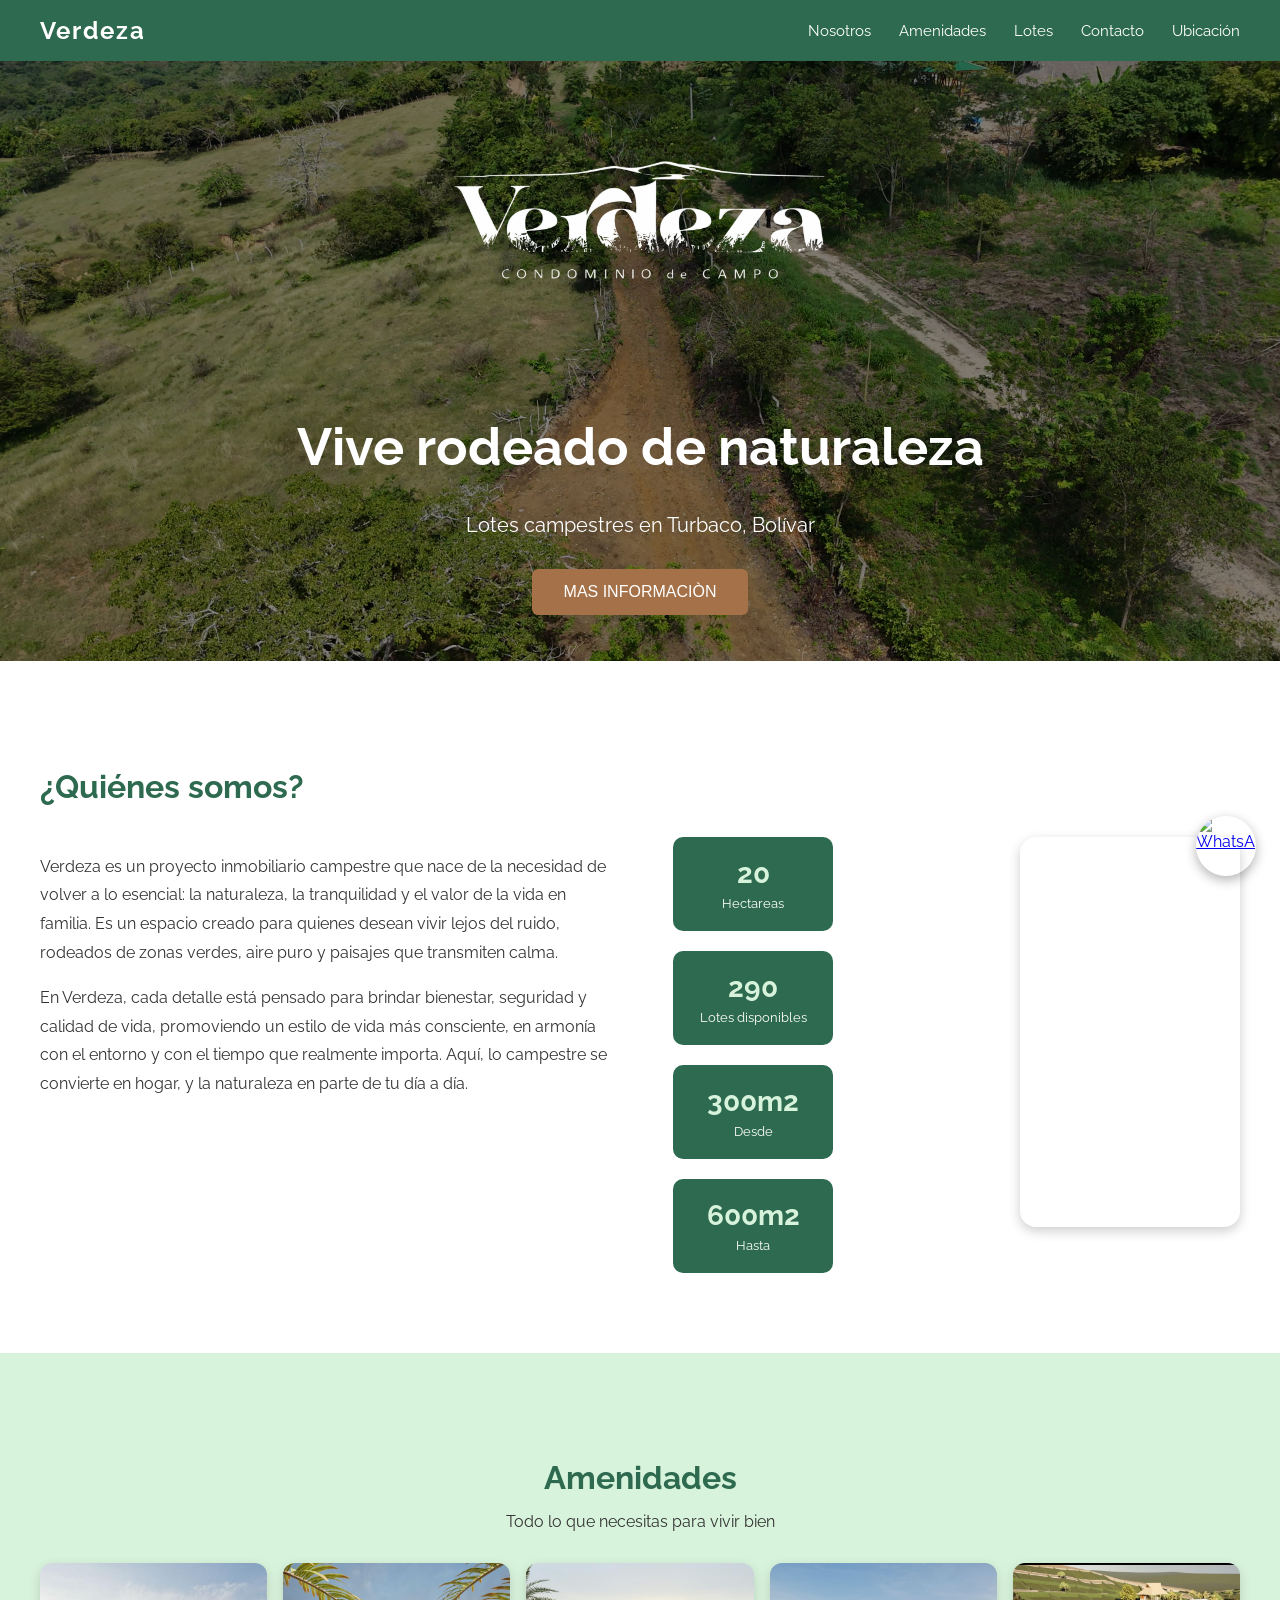
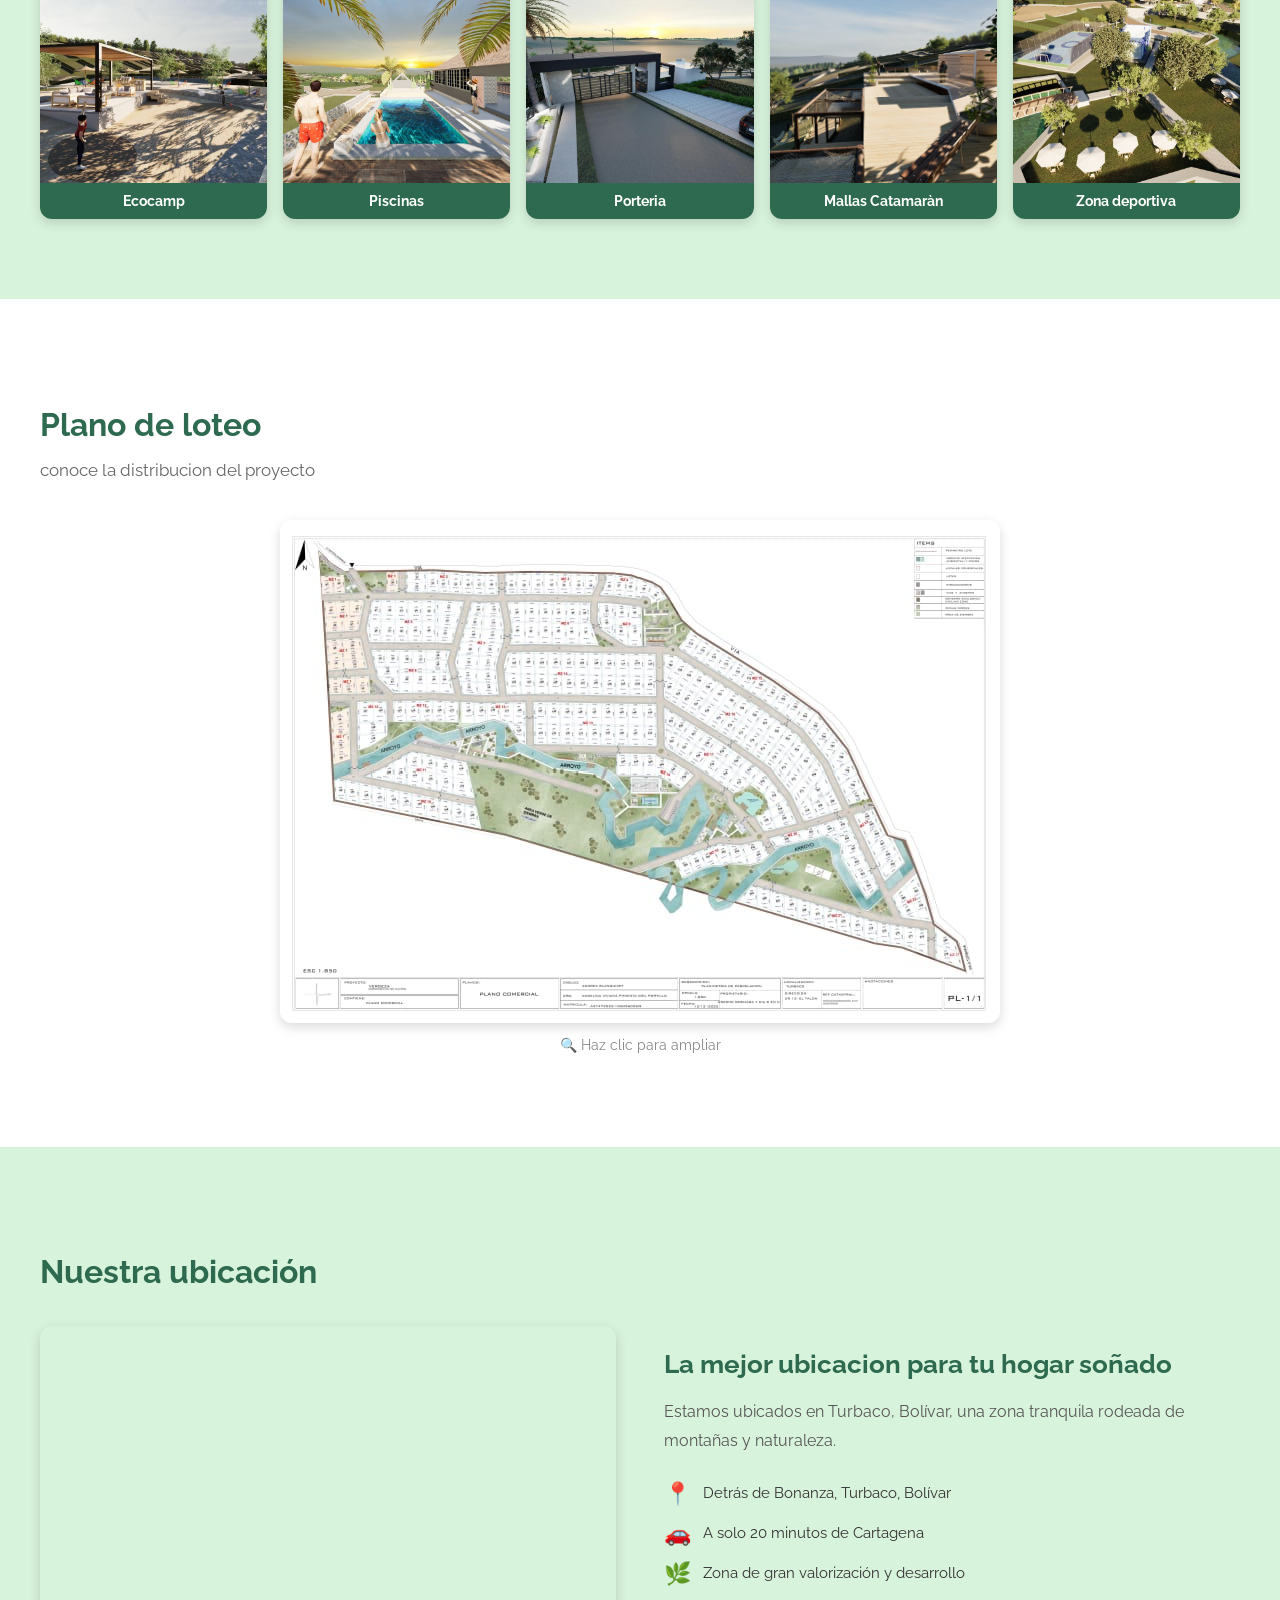
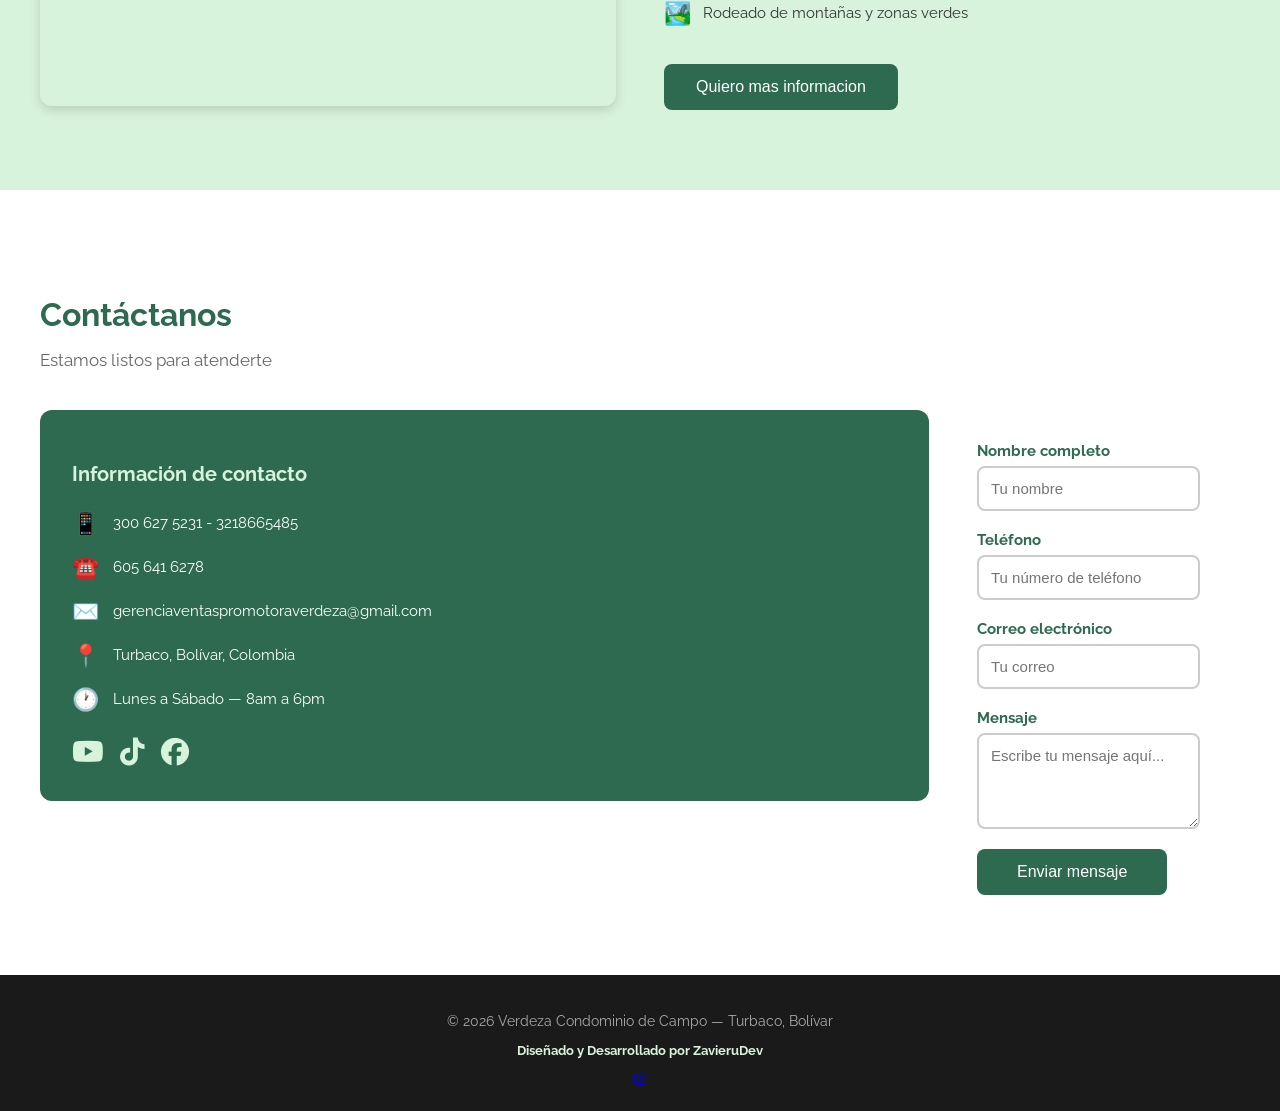
==== commit 539751a8: "Agregar plano interactivo de lotes" ====
--- a/index.html
+++ b/index.html
@@ -1,137 +1,170 @@
-<!DOCTYPE html>
-<html>
-
+<!doctype html>
+<html lang="es"> 
   <head>
-    <title>Verdeza Condominio de Campo</title>
-    <meta name="viewport" content="width=device-width, initial-scale=1.0">
-    <link rel="preconnect" href="https://fonts.googleapis.com">
-    <link rel="preconnect" href="https://fonts.gstatic.com" crossorigin>
-    <link href="https://fonts.googleapis.com/css2?family=Raleway:ital,wght@0,100..900;1,100..900&display=swap" rel="stylesheet">
-    <link rel="stylesheet" href="https://cdnjs.cloudflare.com/ajax/libs/font-awesome/6.5.0/css/all.min.css">
-    <link rel="stylesheet" href="style.css">
-    
+    <meta charset="UTF-8">
+    <title>Verdeza Condominio de Campo | Lotes campestres cerca a cartagena</title>
+    <meta name="description" content="verdeza, condominio campestre con venta de lotes cerca de cartagena. Proyecto con escrituras, servicios y financiamiento. Escribenos.">
+    <link rel="canonical" href=""https://verdezacondominiodecampo.com/">
+    <meta name="viewport" content="width=device-width, initial-scale=1.0" />
+    <link rel="preconnect" href="https://fonts.googleapis.com" />
+    <link rel="preconnect" href="https://fonts.gstatic.com" crossorigin />
+    <link
+      href="https://fonts.googleapis.com/css2?family=Raleway:ital,wght@0,100..900;1,100..900&display=swap"
+      rel="stylesheet"
+    />
+    <link
+      rel="stylesheet"
+      href="https://cdnjs.cloudflare.com/ajax/libs/font-awesome/6.5.0/css/all.min.css"
+    />
+    <link rel="stylesheet" href="style.css" />
   </head>
 
   <body>
-
     <!-- NAVBAR -->
     <div class="navbar">
-  <div class="navbar-logo">Verdeza</div>
-  <div class="navbar-enlaces" id="navbarEnlaces">
-    <a href="#nosotros">Nosotros</a>
-    <a href="#amenidades">Amenidades</a>
-    <a href="#contacto">Contacto</a>
-    <a href="#ubicacion">Ubicación</a>
-  </div>
-  <button class="navbar-hamburguesa" id="navbarHamburguesa">
-    <i class="fa-solid fa-bars"></i>
-  </button>
-</div>
+      <div class="navbar-logo">Verdeza</div>
+      <div class="navbar-enlaces" id="navbarEnlaces">
+        <a href="#nosotros">Nosotros</a>
+        <a href="#amenidades">Amenidades</a>
+        <a href="lotes.html">Lotes</a>
+        <a href="#contacto">Contacto</a>
+        <a href="#ubicacion">Ubicación</a>
+      </div>
+      <button class="navbar-hamburguesa" id="navbarHamburguesa">
+        <i class="fa-solid fa-bars"></i>
+      </button>
+    </div>
 
     <!-- HERO -->
     <div class="hero">
       <div class="carrusel">
-        <img src="imagenes/hero1.png" class="slide activo">
-        <img src="imagenes/hero10.jpeg" class="slide">
-        <img src="imagenes/hero3.png" class="slide">
-        <img src="imagenes/hero4.png" class="slide">
-        <img src="imagenes/hero5.png" class="slide">
-        <img src="imagenes/hero6.png" class="slide">
-        <img src="imagenes/hero7.png" class="slide">
-        <img src="imagenes/hero8.jpeg" class="slide">
-        <img src="imagenes/hero9.jpeg" class="slide">
-        <img src="imagenes/hero10.jpeg" class="slide">
+        <img src="imagenes/hero1.png" class="slide activo" />
+        <img src="imagenes/hero10.jpeg" class="slide" />
+        <img src="imagenes/hero3.png" class="slide" />
+        <img src="imagenes/hero4.png" class="slide" />
+        <img src="imagenes/hero5.png" class="slide" />
+        <img src="imagenes/hero6.png" class="slide" />
+        <img src="imagenes/hero7.png" class="slide" />
+        <img src="imagenes/hero8.jpeg" class="slide" />
+        <img src="imagenes/hero9.jpeg" class="slide" />
+        <img src="imagenes/hero10.jpeg" class="slide" />
       </div>
       <div class="hero-contenido">
-        <img src="imagenes/logo.png" alt="logo verdeza" class="hero-logo">
+        <img src="imagenes/logo.png" alt="logo verdeza" class="hero-logo" />
         <h1>Vive rodeado de naturaleza</h1>
         <p>Lotes campestres en Turbaco, Bolívar</p>
         <button>MAS INFORMACIÒN</button>
       </div>
-      
     </div>
 
     <!-- SOBRE NOSOTROS -->
     <div class="seccion" id="nosotros">
       <h2>¿Quiénes somos?</h2>
       <div class="nosotros-contenido">
-      
         <div class="nosotros-texto">
-         <p>Verdeza es un proyecto inmobiliario campestre que nace de la necesidad de volver a lo esencial: la naturaleza, la tranquilidad y el valor de la vida en familia. Es un espacio creado para quienes desean vivir lejos del ruido, rodeados de zonas verdes, aire puro y paisajes que transmiten calma.</p>
-         <p>En Verdeza, cada detalle está pensado para brindar bienestar, seguridad y calidad de vida, promoviendo un estilo de vida más consciente, en armonía con el entorno y con el tiempo que realmente importa. Aquí, lo campestre se convierte en hogar, y la naturaleza en parte de tu día a día.</p>
+          <p>
+            Verdeza es un proyecto inmobiliario campestre que nace de la
+            necesidad de volver a lo esencial: la naturaleza, la tranquilidad y
+            el valor de la vida en familia. Es un espacio creado para quienes
+            desean vivir lejos del ruido, rodeados de zonas verdes, aire puro y
+            paisajes que transmiten calma.
+          </p>
+          <p>
+            En Verdeza, cada detalle está pensado para brindar bienestar,
+            seguridad y calidad de vida, promoviendo un estilo de vida más
+            consciente, en armonía con el entorno y con el tiempo que realmente
+            importa. Aquí, lo campestre se convierte en hogar, y la naturaleza
+            en parte de tu día a día.
+          </p>
         </div>
 
         <div class="nosotros-datos">
-            <div class="dato">
-                <span class="dato-numero">20</span>
-                <span class="dato-label">Hectareas</span>
-            </div>
-            <div class="dato">
-                <span class="dato-numero">290</span>
-                <span class="dato-label">Lotes disponibles</span>
-            </div>
-            <div class="dato">
-                <span class="dato-numero">300m2</span>
-                <span class="dato-label">Desde</span>
-            </div>
-            <div class="dato">
-                <span class="dato-numero">600m2</span>
-                <span class="dato-label">Hasta</span>
-            </div>
+          <div class="dato">
+            <span class="dato-numero">20</span>
+            <span class="dato-label">Hectareas</span>
+          </div>
+          <div class="dato">
+            <span class="dato-numero">290</span>
+            <span class="dato-label">Lotes disponibles</span>
+          </div>
+          <div class="dato">
+            <span class="dato-numero">300m2</span>
+            <span class="dato-label">Desde</span>
+          </div>
+          <div class="dato">
+            <span class="dato-numero">600m2</span>
+            <span class="dato-label">Hasta</span>
+          </div>
         </div>
 
         <div class="nosotros-video">
-          <iframe src="https://www.youtube.com/embed/hsJk5dIqbXg"
-          title="Video Verdeza"
-          frameborder="0"
-          allow="accelerometer; autoplay; clipboard-write; encrypted-media; gyroscope; picture-in-picture"
-           allowfullscreen>
+          <iframe
+            src="https://www.youtube.com/embed/hsJk5dIqbXg"
+            title="Video Verdeza"
+            frameborder="0"
+            allow="
+              accelerometer;
+              autoplay;
+              clipboard-write;
+              encrypted-media;
+              gyroscope;
+              picture-in-picture;
+            "
+            allowfullscreen
+          >
           </iframe>
         </div>
-
-     
-      </div>
-    
-    </div>
-
-
+      </div>
+    </div>
 
     <!-- Amenidades -->
     <div class="seccion fondo-claro" id="amenidades">
       <h2 class="titulo-centrado">Amenidades</h2>
-      <p  class="titulo-centrado">Todo lo que necesitas para vivir bien</p>
+      <p class="titulo-centrado">Todo lo que necesitas para vivir bien</p>
 
       <div class="amenidades-contenedor">
-        <div class="amenidades-item" onclick="abrirLightbox('imagenes/amenidades1.jpg')">
-            <img src="imagenes/amenidades1.jpg" alt="Ecocamp">
+        <div
+          class="amenidades-item"
+          onclick="abrirLightbox('imagenes/amenidades1.jpg')"
+        >
+          <img src="imagenes/amenidades1.jpg" alt="Ecocamp" />
           <div class="amenidades-nombre">Ecocamp</div>
         </div>
-        <div class="amenidades-item" onclick="abrirLightbox('imagenes/amenidades2.jpg')">
-            <img src="imagenes/amenidades2.jpg" alt="Piscinas">
-            <div class="amenidades-nombre">Piscinas</div>
-        </div>
-        <div class="amenidades-item" onclick="abrirLightbox('imagenes/amenidades3.jpg')">
-            <img src="imagenes/amenidades3.jpg" alt="Porteria">
-            <div class="amenidades-nombre">Porteria</div>
-        </div>
-        <div class="amenidades-item" onclick="abrirLightbox('imagenes/amenidades4.jpg')">
-           <img src="imagenes/amenidades4.jpg" alt="Mallas Catamaràn">
-           <div class="amenidades-nombre">Mallas Catamaràn</div>
-        </div>
-        <div class="amenidades-item" onclick="abrirLightbox('imagenes/amenidades5.jpg')">
-          <img src="imagenes/amenidades5.jpg" alt="zona deportiva">
+        <div
+          class="amenidades-item"
+          onclick="abrirLightbox('imagenes/amenidades2.jpg')"
+        >
+          <img src="imagenes/amenidades2.jpg" alt="Piscinas" />
+          <div class="amenidades-nombre">Piscinas</div>
+        </div>
+        <div
+          class="amenidades-item"
+          onclick="abrirLightbox('imagenes/amenidades3.jpg')"
+        >
+          <img src="imagenes/amenidades3.jpg" alt="Porteria" />
+          <div class="amenidades-nombre">Porteria</div>
+        </div>
+        <div
+          class="amenidades-item"
+          onclick="abrirLightbox('imagenes/amenidades4.jpg')"
+        >
+          <img src="imagenes/amenidades4.jpg" alt="Mallas Catamaràn" />
+          <div class="amenidades-nombre">Mallas Catamaràn</div>
+        </div>
+        <div
+          class="amenidades-item"
+          onclick="abrirLightbox('imagenes/amenidades5.jpg')"
+        >
+          <img src="imagenes/amenidades5.jpg" alt="zona deportiva" />
           <div class="amenidades-nombre">Zona deportiva</div>
         </div>
       </div>
-
-
     </div>
 
     <!--lightbox amenidades-->
     <div class="lightbox" id="LightboxAmenidad">
-      <img src="" alt="Amenidad ampliada" id="LightboxAmenidadImg">
-    </div>
-
+      <img src="" alt="Amenidad ampliada" id="LightboxAmenidadImg" />
+    </div>
 
     <!--plano de loteo-->
 
@@ -139,33 +172,45 @@
       <h2>Plano de loteo</h2>
       <p class="seccion-subtitulo">conoce la distribucion del proyecto</p>
       <div class="plano-contenedor">
-        <img src="imagenes/plano.jpeg" alt="Plano de loteo Verdeza" class="plano-imagen" id="planoImg">
+        <img
+          src="imagenes/plano.jpeg"
+          alt="Plano de loteo Verdeza"
+          class="plano-imagen"
+          id="planoImg"
+        />
         <p class="plano-hint">🔍 Haz clic para ampliar</p>
       </div>
     </div>
 
-
     <!-- LIGHTBOX DEL PLANO -->
 
     <div class="lightbox" id="lightbox">
-     <img src="imagenes/plano.jpeg" alt="Plano ampliado">
-    </div>
-
-    
+      <img src="imagenes/plano.jpeg" alt="Plano ampliado" />
+    </div>
 
     <!-- UBICACIÓN -->
     <div class="seccion fondo-claro" id="ubicacion">
       <h2>Nuestra ubicación</h2>
 
       <div class="ubicacion-contenedor">
-
         <div class="ubicacion-mapa">
-          <iframe src="https://www.google.com/maps/embed?pb=!1m18!1m12!1m3!1d54676.82032284282!2d-75.45519681792426!3d10.305960422183814!2m3!1f0!2f0!3f0!3m2!1i1024!2i768!4f13.1!3m3!1m2!1s0x8ef6210045aa82c5%3A0xb5d670838952405c!2sVERDEZA%20CONDOMINIO%20DE%20CAMPO!5e0!3m2!1ses-419!2sco!4v1773683430799!5m2!1ses-419!2sco" width="600" height="450" style="border:0;" allowfullscreen="" loading="lazy" referrerpolicy="no-referrer-when-downgrade"></iframe>
+          <iframe
+            src="https://www.google.com/maps/embed?pb=!1m18!1m12!1m3!1d54676.82032284282!2d-75.45519681792426!3d10.305960422183814!2m3!1f0!2f0!3f0!3m2!1i1024!2i768!4f13.1!3m3!1m2!1s0x8ef6210045aa82c5%3A0xb5d670838952405c!2sVERDEZA%20CONDOMINIO%20DE%20CAMPO!5e0!3m2!1ses-419!2sco!4v1773683430799!5m2!1ses-419!2sco"
+            width="600"
+            height="450"
+            style="border: 0"
+            allowfullscreen=""
+            loading="lazy"
+            referrerpolicy="no-referrer-when-downgrade"
+          ></iframe>
         </div>
 
         <div class="ubicacion-texto">
           <h3>La mejor ubicacion para tu hogar soñado</h3>
-          <p>Estamos ubicados en Turbaco, Bolívar, una zona tranquila rodeada de montañas y naturaleza.</p>
+          <p>
+            Estamos ubicados en Turbaco, Bolívar, una zona tranquila rodeada de
+            montañas y naturaleza.
+          </p>
 
           <div class="ubicacion-item">
             <span class="ubicacion-icono">📍</span>
@@ -190,116 +235,156 @@
           <button class="ubicacion-boton">Quiero mas informacion</button>
         </div>
       </div>
-      
     </div>
 
     <!-- CONTACTO -->
-<div class="seccion" id="contacto">
-  <h2>Contáctanos</h2>
-  <p class="seccion-subtitulo">Estamos listos para atenderte</p>
-
-  <div class="contacto-contenedor">
-
-    <div class="contacto-info">
-      <h3>Información de contacto</h3>
-      <div class="contacto-item">
-        <span class="contacto-icono">📱</span>
-        <span>300 627 5231 - 3218665485</span>
-      </div>
-      <div class="contacto-item">
-        <span class="contacto-icono">☎️</span>
-        <span>605 641 6278</span>
-      </div>
-      <div class="contacto-item">
-        <span class="contacto-icono">✉️</span>
-        <span>gerenciaventaspromotoraverdeza@gmail.com</span>
-      </div>
-      <div class="contacto-item">
-        <span class="contacto-icono">📍</span>
-        <span>Turbaco, Bolívar, Colombia</span>
-      </div>
-      <div class="contacto-item">
-        <span class="contacto-icono">🕐</span>
-        <span>Lunes a Sábado — 8am a 6pm</span>
-      </div>
-      <div class="contacto-redes">
-       <a href="https://www.youtube.com/@promotoraverdeza" target="_blank">
-       <i class="fa-brands fa-youtube"></i>
-       </a>
-       <a href="https://www.tiktok.com/@promotora.verdeza?_r=1&_t=ZS-94nPHAQobC8" target="_blank">
-       <i class="fa-brands fa-tiktok"></i>
-       </a>
-       <a href="https://www.facebook.com/share/18cGsC66NM/" target="_blank">
-       <i class="fa-brands fa-facebook"></i>
-       </a>
-      </div>
-    </div>
-
-    <div class="contacto-formularizo">
-      <form class="formulario" action="https://formspree.io/f/xreyolnb" method="POST">
-        <input type="hidden" name="_next" value="https://verdezacondominiodecampo.com">
-        <div class="campo">
-          <label>Nombre completo</label>
-          <input type="text" name="nombre" placeholder="Tu nombre">
-        </div>
-        <div class="campo">
-          <label>Teléfono</label>
-          <input type="tel" name="telefono" placeholder="Tu número de teléfono">
-        </div>
-        <div class="campo">
-          <label>Correo electrónico</label>
-          <input type="email" name="email" placeholder="Tu correo">
-        </div>
-        <div class="campo">
-          <label>Mensaje</label>
-          <textarea name="mensaje" placeholder="Escribe tu mensaje aquí..." rows="4"></textarea>
-        </div>
-        <button type="submit">Enviar mensaje</button>
-      </form>
-    </div>
-
-  </div>
-</div>
-
-    
+    <div class="seccion" id="contacto">
+      <h2>Contáctanos</h2>
+      <p class="seccion-subtitulo">Estamos listos para atenderte</p>
+
+      <div class="contacto-contenedor">
+        <div class="contacto-info">
+          <h3>Información de contacto</h3>
+          <div class="contacto-item">
+            <span class="contacto-icono">📱</span>
+            <span>300 627 5231 - 3218665485</span>
+          </div>
+          <div class="contacto-item">
+            <span class="contacto-icono">☎️</span>
+            <span>605 641 6278</span>
+          </div>
+          <div class="contacto-item">
+            <span class="contacto-icono">✉️</span>
+            <span>gerenciaventaspromotoraverdeza@gmail.com</span>
+          </div>
+          <div class="contacto-item">
+            <span class="contacto-icono">📍</span>
+            <span>Turbaco, Bolívar, Colombia</span>
+          </div>
+          <div class="contacto-item">
+            <span class="contacto-icono">🕐</span>
+            <span>Lunes a Sábado — 8am a 6pm</span>
+          </div>
+          <div class="contacto-redes">
+            <a href="https://www.youtube.com/@promotoraverdeza" target="_blank">
+              <i class="fa-brands fa-youtube"></i>
+            </a>
+            <a
+              href="https://www.tiktok.com/@promotora.verdeza?_r=1&_t=ZS-94nPHAQobC8"
+              target="_blank"
+            >
+              <i class="fa-brands fa-tiktok"></i>
+            </a>
+            <a
+              href="https://www.facebook.com/share/18cGsC66NM/"
+              target="_blank"
+            >
+              <i class="fa-brands fa-facebook"></i>
+            </a>
+          </div>
+        </div>
+
+        <div class="contacto-formularizo">
+          <form
+            class="formulario"
+            action="https://formspree.io/f/xreyolnb"
+            method="POST"
+          >
+            <input
+              type="hidden"
+              name="_next"
+              value="https://verdezacondominiodecampo.com/gracias.html"
+            />
+            <div class="campo">
+              <label>Nombre completo</label>
+              <input type="text" name="nombre" placeholder="Tu nombre" />
+            </div>
+            <div class="campo">
+              <label>Teléfono</label>
+              <input
+                type="tel"
+                name="telefono"
+                placeholder="Tu número de teléfono"
+              />
+            </div>
+            <div class="campo">
+              <label>Correo electrónico</label>
+              <input type="email" name="email" placeholder="Tu correo" />
+            </div>
+            <div class="campo">
+              <label>Mensaje</label>
+              <textarea
+                name="mensaje"
+                placeholder="Escribe tu mensaje aquí..."
+                rows="4"
+              ></textarea>
+            </div>
+            <button type="submit">Enviar mensaje</button>
+          </form>
+        </div>
+      </div>
+    </div>
 
     <!-- FOOTER -->
     <div class="footer">
       <p>© 2026 Verdeza Condominio de Campo — Turbaco, Bolívar</p>
-      <p class="footer-dev">Diseñado y Desarrollado por <span>ZavieruDev</span></p>
-      <a href="https://www.instagram.com/zavierudev" target="_blank" class="footer-insta">
-      <i class="fa-brands fa-instagram"></i>
+      <p class="footer-dev">
+        Diseñado y Desarrollado por <span>ZavieruDev</span>
+      </p>
+      <a
+        href="https://www.instagram.com/zavierudev"
+        target="_blank"
+        class="footer-insta"
+      >
+        <i class="fa-brands fa-instagram"></i>
       </a>
     </div>
 
     <!--modal de contacto-->
     <div class="modal-fondo" id="modal">
       <div class="modal-caja">
-
         <button class="modal-cerrar" id="cerrarModal">X</button>
         <h2>Contactanos</h2>
-        <p class="seccion-subtitutulo">Dejanos tus datos y te contactaremos pronto</p>
-
-        <form class="formulario" action="https://formspree.io/f/xreyolnb" method="POST">
-          <input type="hidden" name="_next" value="https://verdezacondominiodecampo.com">
+        <p class="seccion-subtitutulo">
+          Dejanos tus datos y te contactaremos pronto
+        </p>
+
+        <form
+          class="formulario"
+          action="https://formspree.io/f/xreyolnb"
+          method="POST"
+        >
+          <input
+            type="hidden"
+            name="_next"
+            value="https://verdezacondominiodecampo.com/gracias.html"
+          />
           <div class="campo">
             <label>Nombre completo</label>
-            <input type="text" name="nombre" placeholder="Tu nombre">
+            <input type="text" name="nombre" placeholder="Tu nombre" />
           </div>
 
           <div class="campo">
             <label>Telefono</label>
-            <input type="tel" name="telefono" placeholder="Tu numero de telefono">
+            <input
+              type="tel"
+              name="telefono"
+              placeholder="Tu numero de telefono"
+            />
           </div>
 
           <div class="campo">
             <label>Correo electronico</label>
-            <input type="email" name="email" placeholder="Tu correo">
+            <input type="email" name="email" placeholder="Tu correo" />
           </div>
 
           <div class="campo">
             <label>Mensaje</label>
-            <textarea name="mensaje" placeholder="Escribe tu mensaje aqui..." rows="4"></textarea>
+            <textarea
+              name="mensaje"
+              placeholder="Escribe tu mensaje aqui..."
+              rows="4"
+            ></textarea>
           </div>
           <button type="submit">Enviar Mensaje</button>
         </form>
@@ -307,95 +392,98 @@
     </div>
 
     <script>
-       const slides = document.querySelectorAll('.slide');
-
-       let actual = 0;
-
-       function cambiarSlide() {
-        slides[actual].classList.remove('activo');
+      const slides = document.querySelectorAll(".slide");
+
+      let actual = 0;
+
+      function cambiarSlide() {
+        slides[actual].classList.remove("activo");
         actual = (actual + 1) % slides.length;
-        slides[actual].classList.add('activo');
+        slides[actual].classList.add("activo");
+      }
+      setInterval(cambiarSlide, 4000);
+
+      const modal = document.getElementById("modal");
+      const cerrarModal = document.getElementById("cerrarModal");
+      const botones = document.querySelectorAll(
+        'button:not(.modal-cerrar):not([type="submit"]):not(#navbarHamburguesa)',
+      );
+
+      botones.forEach(function (boton) {
+        boton.addEventListener("click", function () {
+          modal.classList.add("visible");
+        });
+      });
+
+      cerrarModal.addEventListener("click", function () {
+        modal.classList.remove("visible");
+      });
+      modal.addEventListener("click", function (e) {
+        if (e.target === modal) {
+          modal.classList.remove("visible");
         }
-        setInterval(cambiarSlide, 4000);
-
-        const modal = document.getElementById('modal');
-        const cerrarModal = document.getElementById('cerrarModal');
-        const botones = document.querySelectorAll('button:not(.modal-cerrar):not([type="submit"]):not(#navbarHamburguesa)');
-
-        botones.forEach(function(boton) {
-          boton.addEventListener('click', function() {
-            modal.classList.add('visible');
-            });
-            });
-
-            cerrarModal.addEventListener('click', function() {
-              modal.classList.remove('visible');
-              });
-              modal.addEventListener('click', function(e) {
-                if (e.target === modal) {
-                  modal.classList.remove('visible');
-                  }
-                  });
-
-                  // LIGHTBOX
-                  const planoImg = document.getElementById('planoImg');
-                  const lightbox = document.getElementById('lightbox');
-                  planoImg.addEventListener('click', function() {
-                    lightbox.classList.add('visible');
-                    });
-                    lightbox.addEventListener('click', function() {
-                      lightbox.classList.remove('visible');
-                      });
-
-                      // LIGHTBOX AMENIDADES
-                  const LightboxAmenidad = document.getElementById('LightboxAmenidad');
-                  const LightboxImg = document.getElementById('LightboxAmenidadImg');
-
-                  function abrirLightbox(src) {
-                   LightboxImg.src = src;
-                   LightboxAmenidad.classList.add('visible');
-                  }
-
-                  LightboxAmenidad.addEventListener('click', function() {
-                   LightboxAmenidad.classList.remove('visible');
-                  });
-                  // FORMULARIO ENVIADO
-                  function formularioEnviado(e) {
-                  e.preventDefault();
-                  fetch('https://formspree.io/f/xreyolnb', {
-                   method: 'POST',
-                   body: new FormData(e.target),
-                  }).then(function() {
-                    modal.classList.remove('visible');
-                    alert('¡Mensaje enviado! Te contactaremos pronto.');
-                    e.target.reset();
-                    });
-                  }
-
-
-                  // MENÚ HAMBURGUESA
-const navbarHamburguesa = document.getElementById('navbarHamburguesa');
-const navbarEnlaces = document.getElementById('navbarEnlaces');
-
-navbarHamburguesa.addEventListener('click', function() {
-  navbarEnlaces.classList.toggle('activo');
-});
-
-document.querySelectorAll('.navbar-enlaces a').forEach(function(enlace) {
-  enlace.addEventListener('click', function() {
-    navbarEnlaces.classList.remove('activo');
-  });
-});
+      });
+
+      // LIGHTBOX
+      const planoImg = document.getElementById("planoImg");
+      const lightbox = document.getElementById("lightbox");
+      planoImg.addEventListener("click", function () {
+        lightbox.classList.add("visible");
+      });
+      lightbox.addEventListener("click", function () {
+        lightbox.classList.remove("visible");
+      });
+
+      // LIGHTBOX AMENIDADES
+      const LightboxAmenidad = document.getElementById("LightboxAmenidad");
+      const LightboxImg = document.getElementById("LightboxAmenidadImg");
+
+      function abrirLightbox(src) {
+        LightboxImg.src = src;
+        LightboxAmenidad.classList.add("visible");
+      }
+
+      LightboxAmenidad.addEventListener("click", function () {
+        LightboxAmenidad.classList.remove("visible");
+      });
+      // FORMULARIO ENVIADO
+      function formularioEnviado(e) {
+        e.preventDefault();
+        fetch("https://formspree.io/f/xreyolnb", {
+          method: "POST",
+          body: new FormData(e.target),
+        }).then(function () {
+          modal.classList.remove("visible");
+          alert("¡Mensaje enviado! Te contactaremos pronto.");
+          e.target.reset();
+        });
+      }
+
+      // MENÚ HAMBURGUESA
+      const navbarHamburguesa = document.getElementById("navbarHamburguesa");
+      const navbarEnlaces = document.getElementById("navbarEnlaces");
+
+      navbarHamburguesa.addEventListener("click", function () {
+        navbarEnlaces.classList.toggle("activo");
+      });
+
+      document.querySelectorAll(".navbar-enlaces a").forEach(function (enlace) {
+        enlace.addEventListener("click", function () {
+          navbarEnlaces.classList.remove("activo");
+        });
+      });
     </script>
 
-
     <!-- BOTÓN WHATSAPP -->
-    <a href="https://wa.me/573218665485?text=Hola,%20quiero%20mas%20informacion%20sobre%20los%20lotes." target="_blank" class="whatsapp-boton">
-    <img src="https://upload.wikimedia.org/wikipedia/commons/6/6b/WhatsApp.svg" alt="WhatsApp">
+    <a
+      href="https://wa.me/573218665485?text=Hola,%20quiero%20mas%20informacion%20sobre%20los%20lotes."
+      target="_blank"
+      class="whatsapp-boton"
+    >
+      <img
+        src="https://upload.wikimedia.org/wikipedia/commons/6/6b/WhatsApp.svg"
+        alt="WhatsApp"
+      />
     </a>
-
-    
-
   </body>
-
 </html>
--- a/style.css
+++ b/style.css
@@ -11,7 +11,7 @@
 /* BASE */
 body {
   margin: 0;
-  font-family: 'Raleway', Arial;
+  font-family: "Raleway", Arial;
   color: var(--texto);
 }
 
@@ -186,7 +186,6 @@
   font-size: 13px;
   margin-top: 6px;
 }
-
 
 /* LOTES */
 .seccion-subtitulo {
@@ -410,7 +409,6 @@
 .modal-cerrar:hover {
   color: var(--verde-oscuro);
 }
-
 
 /* UBICACIÓN */
 .ubicacion-contenedor {
@@ -613,7 +611,7 @@
 .footer-dev {
   margin-top: 8px;
   font-size: 13px;
-  color:#666666
+  color: #666666;
 }
 
 .footer-dev {
@@ -629,7 +627,6 @@
    RESPONSIVE - CELULAR
    ================================ */
 @media (max-width: 768px) {
-
   /* NAVBAR */
   .navbar {
     flex-direction: row;
@@ -699,8 +696,6 @@
     height: 300px;
   }
 
-  
-
   /* PLANO */
   .plano-imagen {
     width: 100%;
@@ -734,9 +729,7 @@
     max-width: 50%;
     margin: 0 auto;
   }
-
-}
-
+}
 
 /* REDES SOCIALES CONTACTO */
 .contacto-redes {
@@ -754,4 +747,4 @@
 
 .contacto-redes a:hover {
   color: white;
-}+}
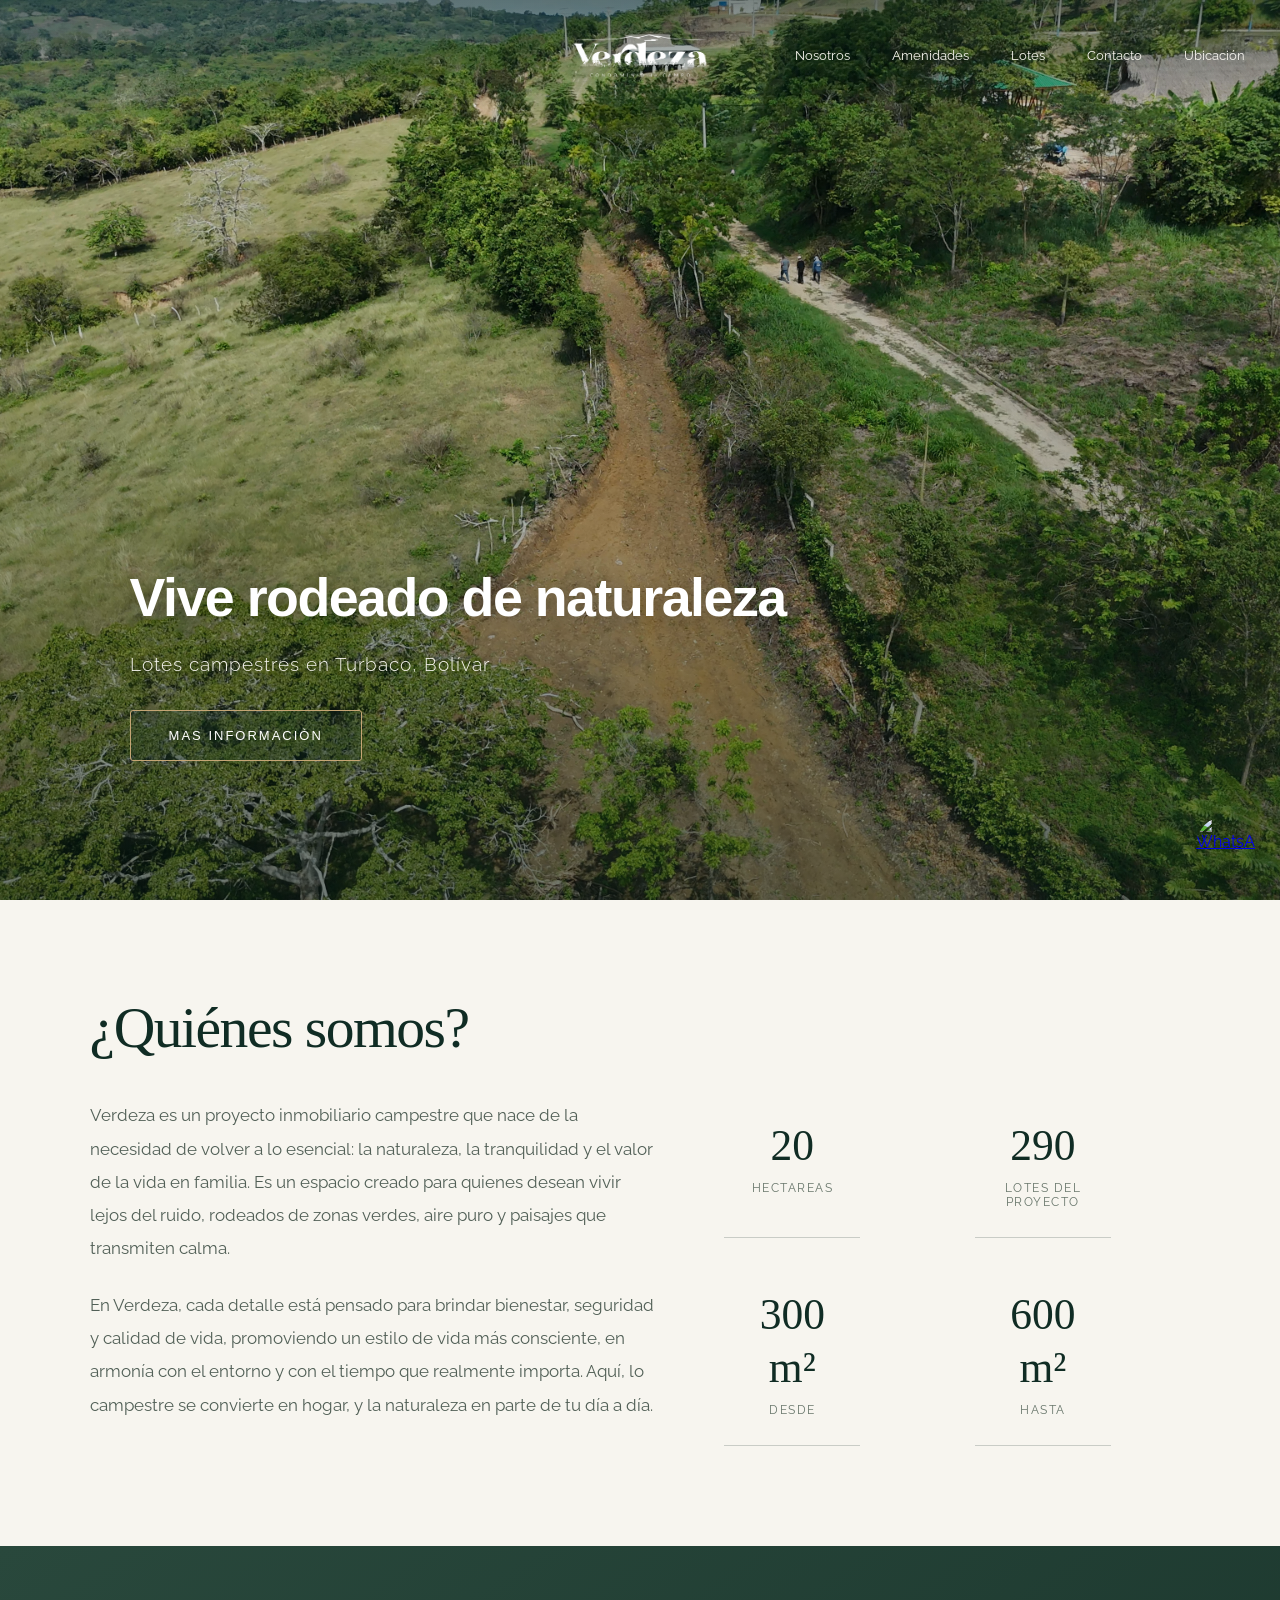
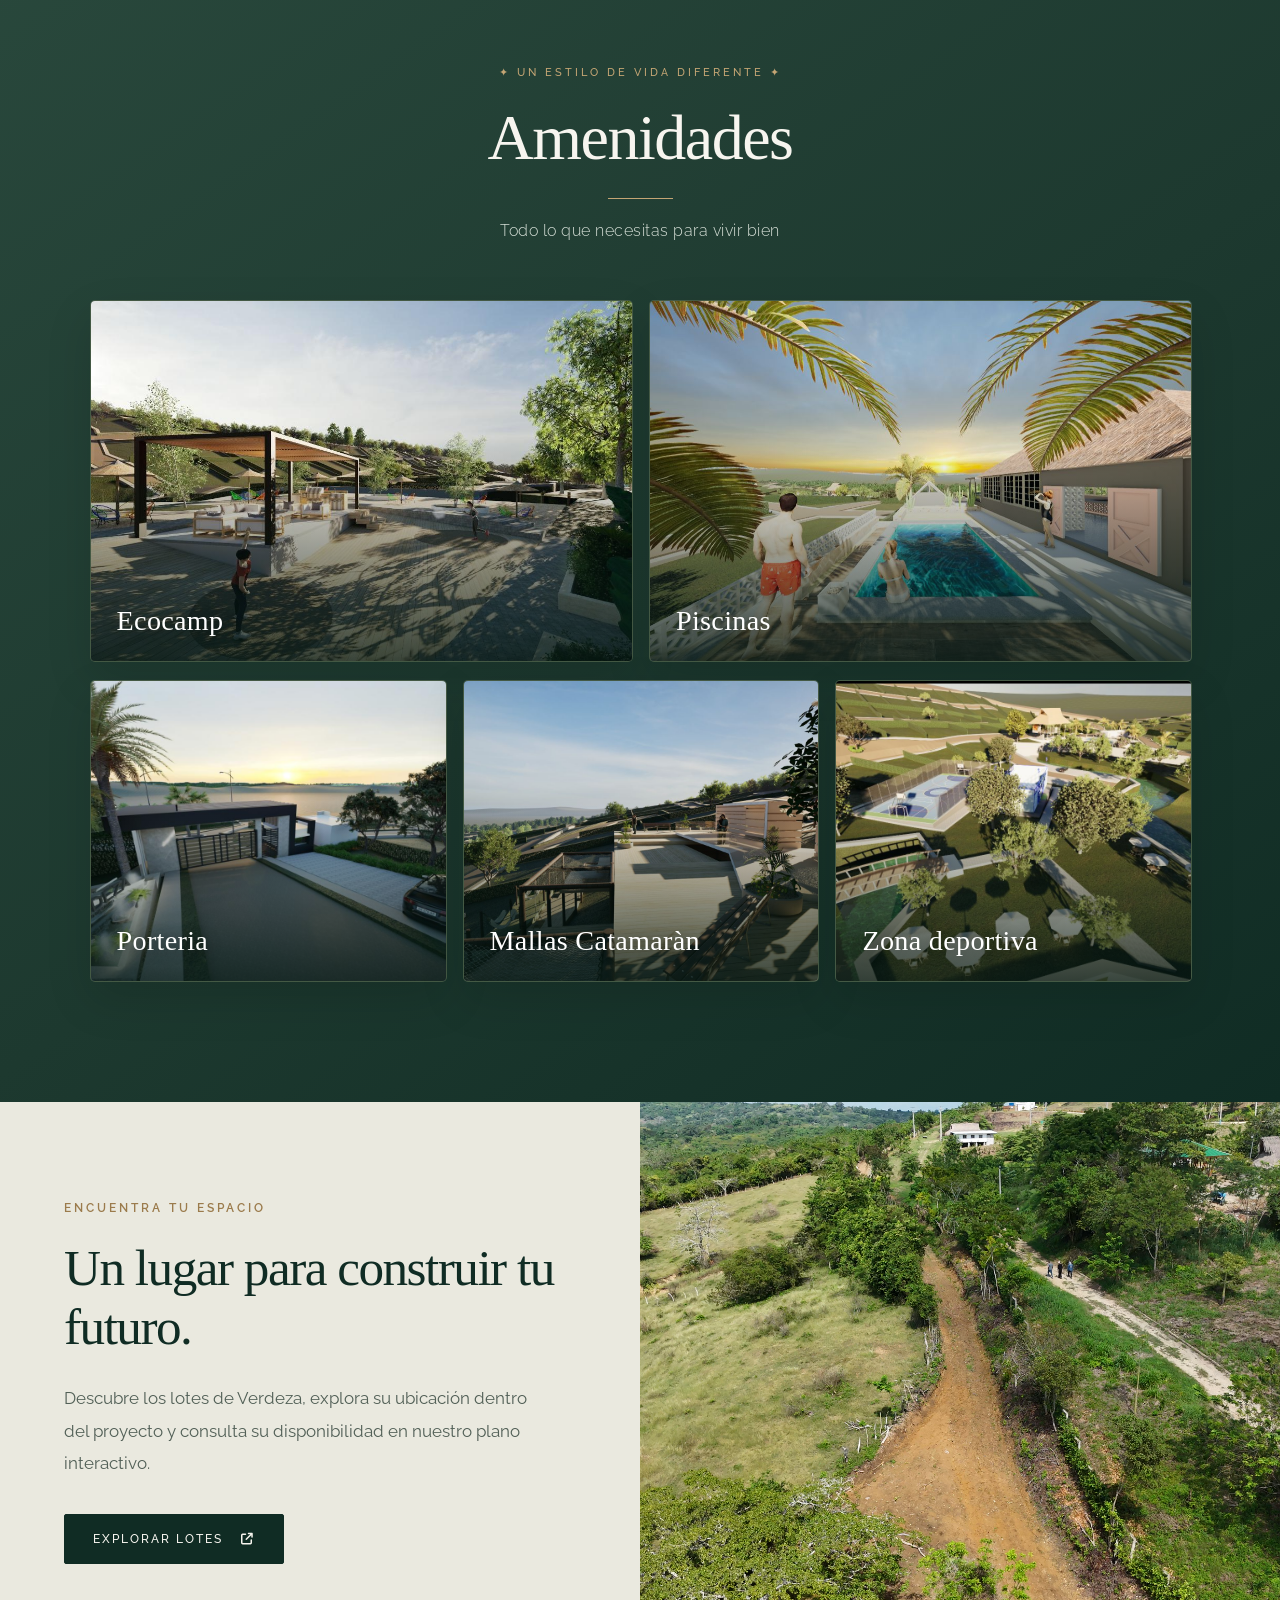
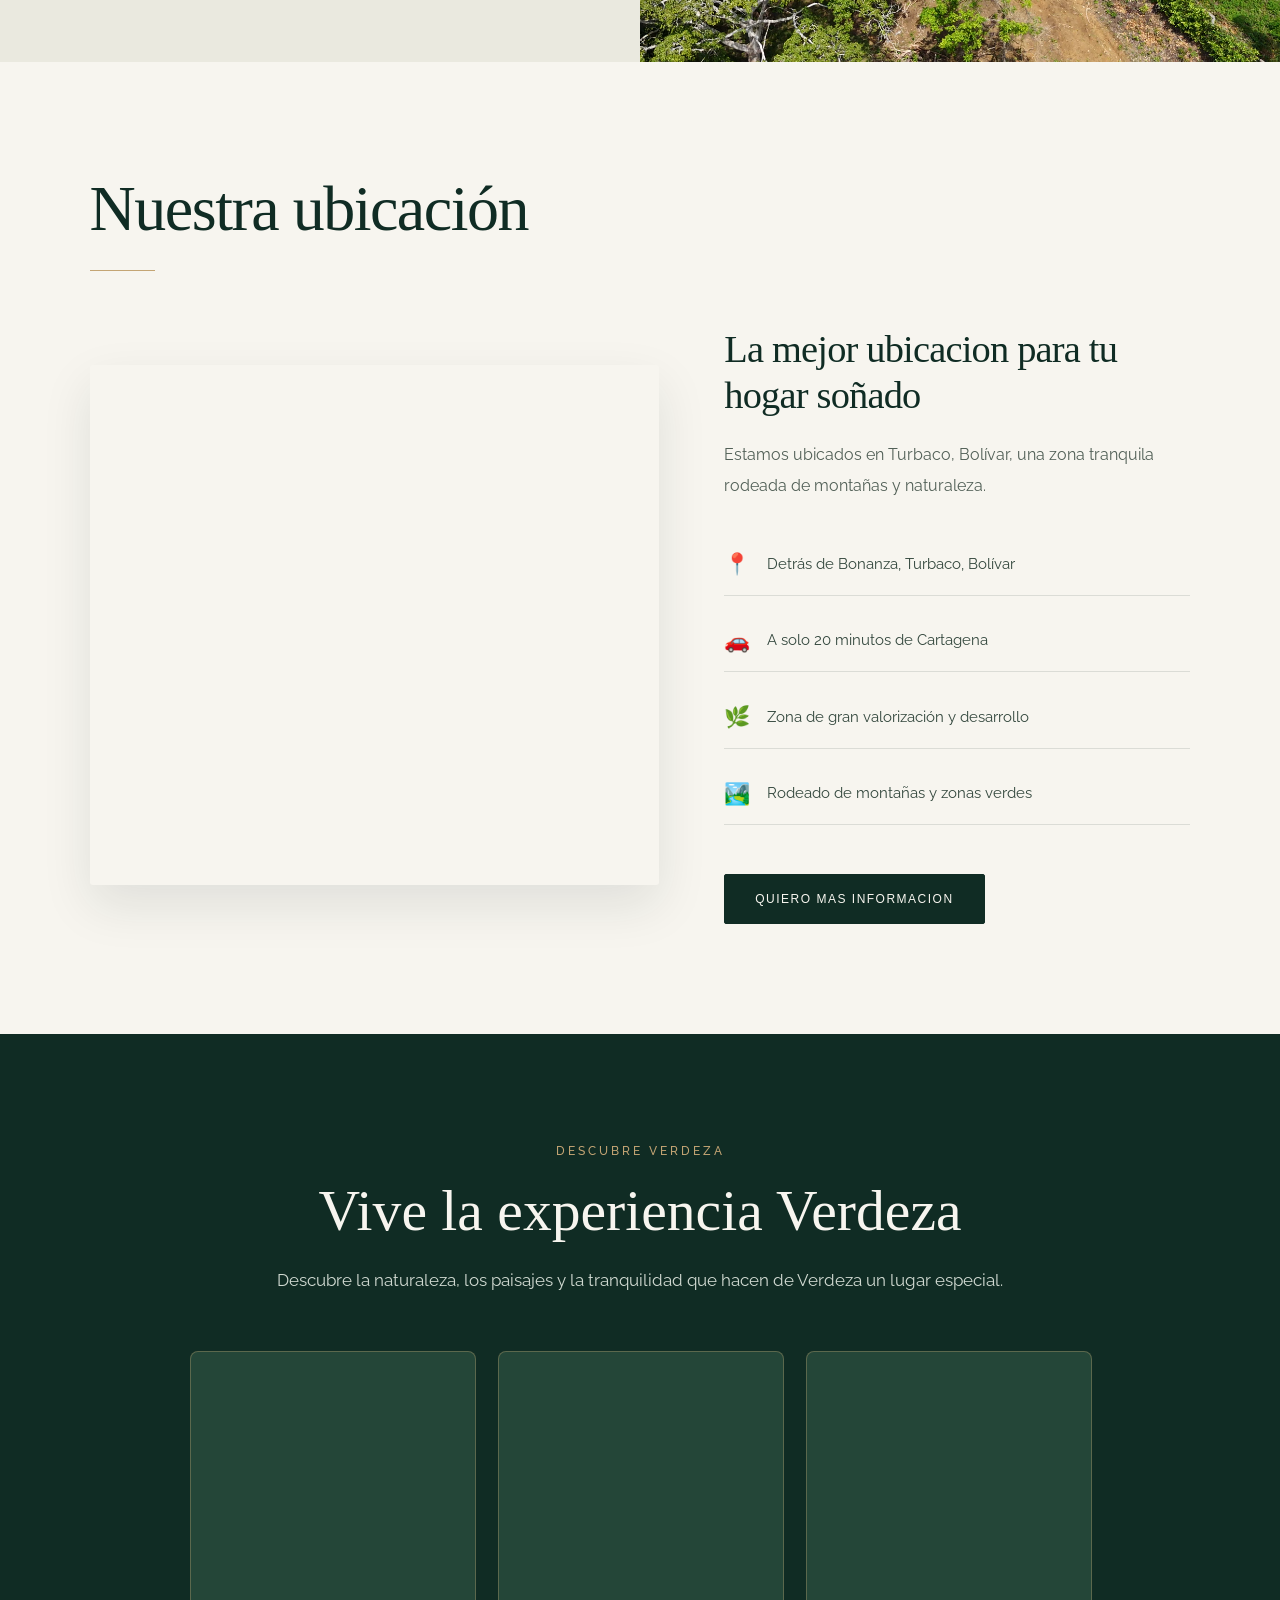
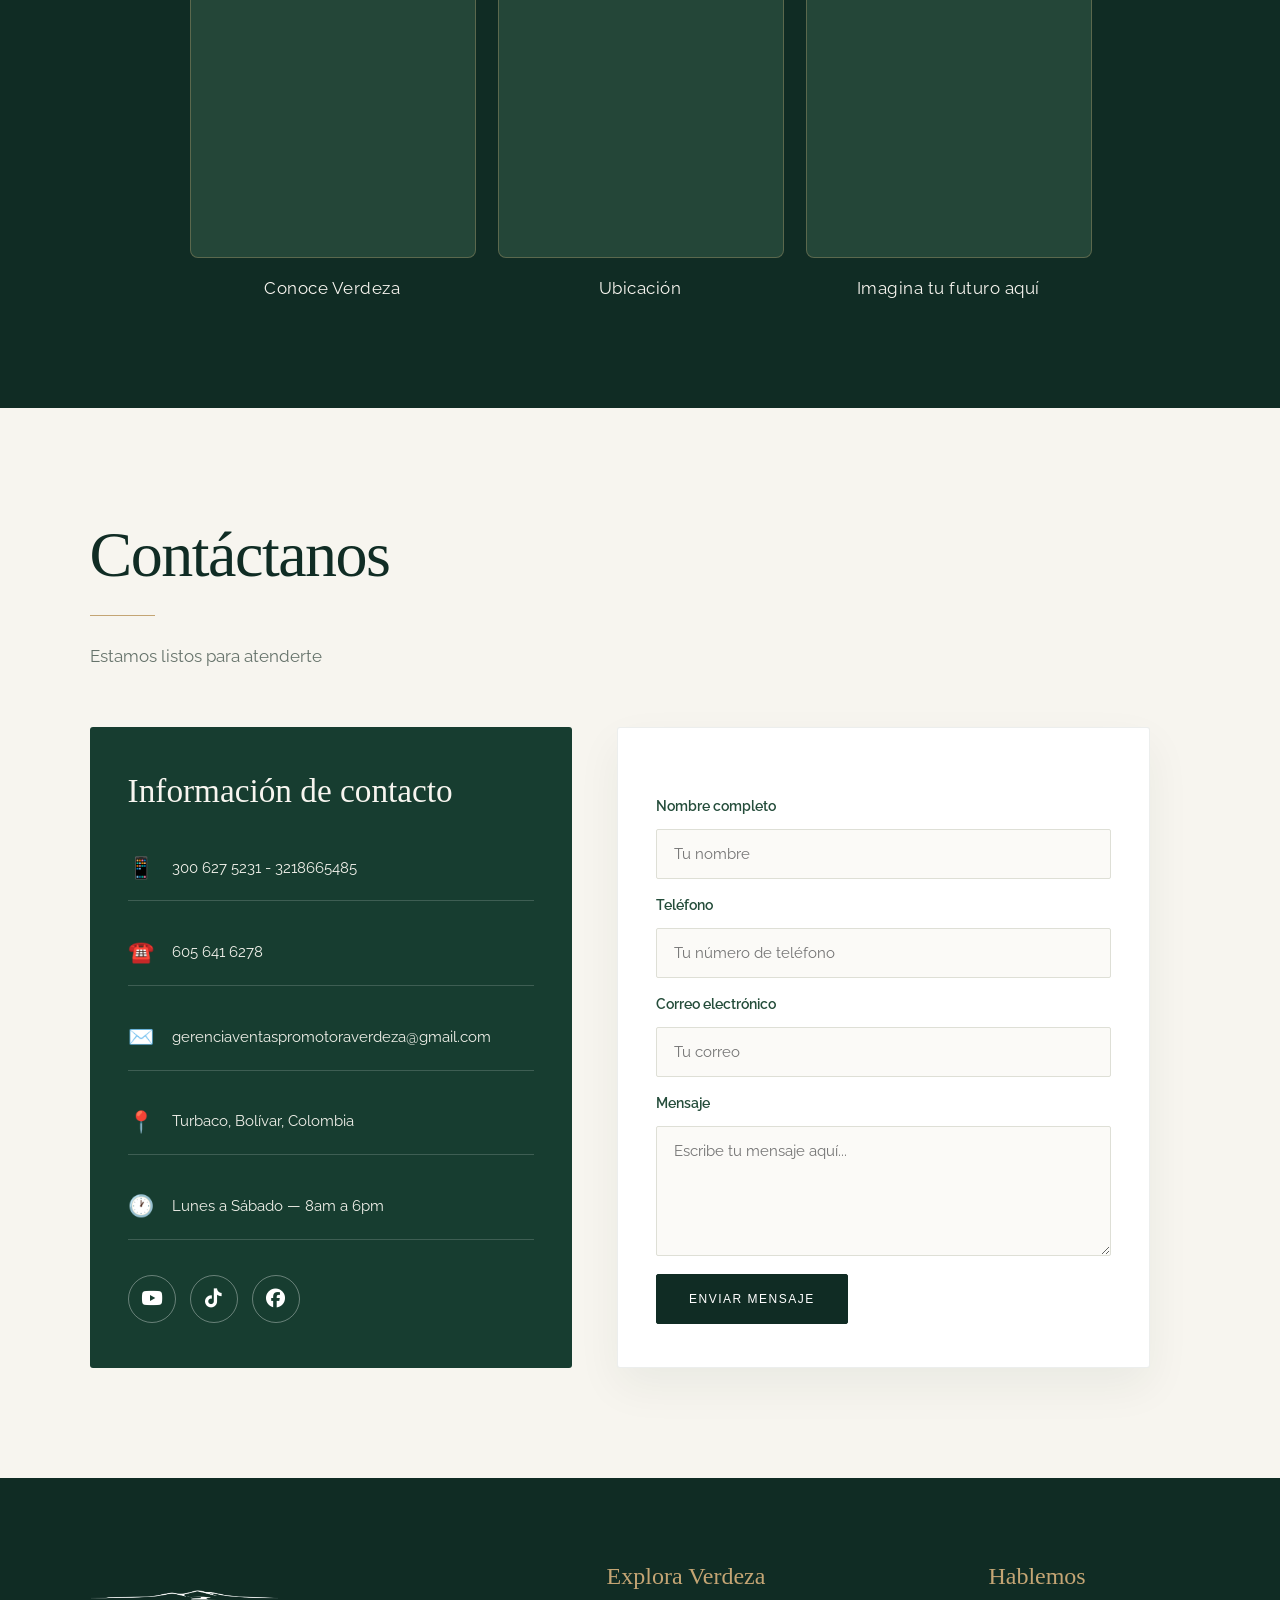
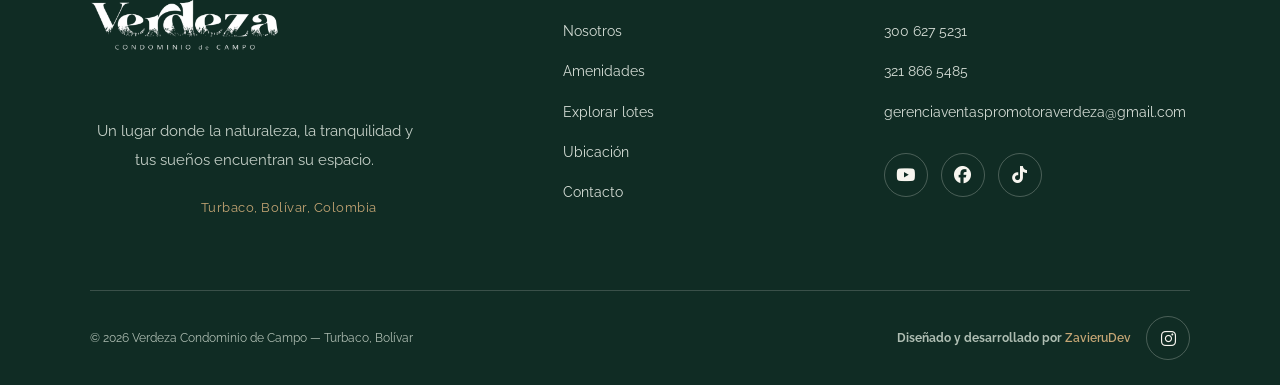
==== commit be9386d4: "Actualizar pagina principal y plano interactivo con Supabase" ====
--- a/index.html
+++ b/index.html
@@ -16,13 +16,22 @@
       rel="stylesheet"
       href="https://cdnjs.cloudflare.com/ajax/libs/font-awesome/6.5.0/css/all.min.css"
     />
-    <link rel="stylesheet" href="style.css" />
+    <link rel="stylesheet" href="style.css">
+    <link rel="stylesheet" href="css/inicio.css">
   </head>
 
   <body>
     <!-- NAVBAR -->
     <div class="navbar">
-      <div class="navbar-logo">Verdeza</div>
+      <div class="navbar-logo">
+  <a href="index.html" aria-label="Ir al inicio de Verdeza">
+    <img
+      src="imagenes/logo.png"
+      alt="Verdeza Condominio de Campo"
+      class="navbar-logo-imagen"
+    />
+  </a>
+</div>
       <div class="navbar-enlaces" id="navbarEnlaces">
         <a href="#nosotros">Nosotros</a>
         <a href="#amenidades">Amenidades</a>
@@ -50,7 +59,6 @@
         <img src="imagenes/hero10.jpeg" class="slide" />
       </div>
       <div class="hero-contenido">
-        <img src="imagenes/logo.png" alt="logo verdeza" class="hero-logo" />
         <h1>Vive rodeado de naturaleza</h1>
         <p>Lotes campestres en Turbaco, Bolívar</p>
         <button>MAS INFORMACIÒN</button>
@@ -85,35 +93,19 @@
           </div>
           <div class="dato">
             <span class="dato-numero">290</span>
-            <span class="dato-label">Lotes disponibles</span>
+            <span class="dato-label">Lotes del proyecto</span>
           </div>
           <div class="dato">
-            <span class="dato-numero">300m2</span>
+            <span class="dato-numero">300 m²</span>
             <span class="dato-label">Desde</span>
           </div>
           <div class="dato">
-            <span class="dato-numero">600m2</span>
+            <span class="dato-numero">600 m²</span>
             <span class="dato-label">Hasta</span>
           </div>
         </div>
 
-        <div class="nosotros-video">
-          <iframe
-            src="https://www.youtube.com/embed/hsJk5dIqbXg"
-            title="Video Verdeza"
-            frameborder="0"
-            allow="
-              accelerometer;
-              autoplay;
-              clipboard-write;
-              encrypted-media;
-              gyroscope;
-              picture-in-picture;
-            "
-            allowfullscreen
-          >
-          </iframe>
-        </div>
+      
       </div>
     </div>
 
@@ -166,21 +158,42 @@
       <img src="" alt="Amenidad ampliada" id="LightboxAmenidadImg" />
     </div>
 
-    <!--plano de loteo-->
-
-    <div class="seccion" id="plano">
-      <h2>Plano de loteo</h2>
-      <p class="seccion-subtitulo">conoce la distribucion del proyecto</p>
-      <div class="plano-contenedor">
-        <img
-          src="imagenes/plano.jpeg"
-          alt="Plano de loteo Verdeza"
-          class="plano-imagen"
-          id="planoImg"
-        />
-        <p class="plano-hint">🔍 Haz clic para ampliar</p>
-      </div>
-    </div>
+   <!-- =====================================
+     EXPLORA NUESTROS LOTES
+     ===================================== -->
+
+<section class="explora-lotes" id="explora-lotes">
+
+  <div class="explora-lotes-contenido">
+
+    <span class="explora-lotes-etiqueta">
+      ENCUENTRA TU ESPACIO
+    </span>
+
+    <h2>Un lugar para construir tu futuro.</h2>
+
+    <p>
+      Descubre los lotes de Verdeza, explora su ubicación
+      dentro del proyecto y consulta su disponibilidad
+      en nuestro plano interactivo.
+    </p>
+
+    <a href="lotes.html" class="explora-lotes-boton">
+      EXPLORAR LOTES
+      <i class="fa-solid fa-arrow-up-right-from-square"></i>
+    </a>
+
+  </div>
+
+  <div class="explora-lotes-imagen">
+    <img
+      src="imagenes/hero1.png"
+      alt="Paisaje natural del proyecto Verdeza"
+      loading="lazy"
+    />
+  </div>
+
+</section>
 
     <!-- LIGHTBOX DEL PLANO -->
 
@@ -236,6 +249,73 @@
         </div>
       </div>
     </div>
+    <!-- =====================================
+     EXPERIENCIA VERDEZA — VIDEOS
+     ===================================== -->
+
+<section class="experiencia-verdeza" id="experiencia">
+
+  <div class="experiencia-encabezado">
+    <span class="experiencia-etiqueta">
+      DESCUBRE VERDEZA
+    </span>
+
+    <h2>Vive la experiencia Verdeza</h2>
+
+    <p>
+      Descubre la naturaleza, los paisajes y la tranquilidad
+      que hacen de Verdeza un lugar especial.
+    </p>
+  </div>
+
+  <div class="experiencia-videos">
+
+    <article class="experiencia-video">
+      <div class="experiencia-video-marco">
+  <iframe
+  src="https://www.youtube.com/embed/hsJk5dIqbXg?si=X1LxKoZuyJw5-Q7i"
+  title="Conoce Verdeza"
+  loading="lazy"
+  allow="accelerometer; autoplay; clipboard-write; encrypted-media; gyroscope; picture-in-picture; web-share"
+  referrerpolicy="strict-origin-when-cross-origin"
+  allowfullscreen>
+</iframe>
+</div>
+      
+      <h3>Conoce Verdeza</h3>
+    </article>
+
+    <article class="experiencia-video">
+      <div class="experiencia-video-marco">
+  <iframe
+    src="https://www.youtube.com/embed/Uzd4e21xtZo"
+    title="Ubicacion"
+    loading="lazy"
+    allow="accelerometer; autoplay; clipboard-write; encrypted-media; gyroscope; picture-in-picture; web-share"
+    referrerpolicy="strict-origin-when-cross-origin"
+    allowfullscreen>
+  </iframe>
+</div>
+      <h3>Ubicación</h3>
+    </article>
+
+    <article class="experiencia-video">
+      <div class="experiencia-video-marco">
+  <iframe
+    src="https://www.youtube.com/embed/KV2P_5Gr_Hs"
+    title="Vive la experiencia Verdeza"
+    loading="lazy"
+    allow="accelerometer; autoplay; clipboard-write; encrypted-media; gyroscope; picture-in-picture; web-share"
+    referrerpolicy="strict-origin-when-cross-origin"
+    allowfullscreen>
+  </iframe>
+</div>
+      <h3>Imagina tu futuro aquí</h3>
+    </article>
+
+  </div>
+
+</section>
 
     <!-- CONTACTO -->
     <div class="seccion" id="contacto">
@@ -325,20 +405,117 @@
       </div>
     </div>
 
-    <!-- FOOTER -->
-    <div class="footer">
-      <p>© 2026 Verdeza Condominio de Campo — Turbaco, Bolívar</p>
+   <!-- =====================================
+     FOOTER — VERDEZA MODERN PREMIUM
+     ===================================== -->
+
+<footer class="footer">
+
+  <div class="footer-contenido">
+
+    <!-- Identidad -->
+    <div class="footer-columna footer-identidad">
+      <img
+        src="imagenes/logo.png"
+        alt="Verdeza Condominio de Campo"
+        class="footer-logo"
+      />
+
+      <p>
+        Un lugar donde la naturaleza, la tranquilidad
+        y tus sueños encuentran su espacio.
+      </p>
+
+      <span class="footer-ubicacion">
+        Turbaco, Bolívar, Colombia
+      </span>
+    </div>
+
+    <!-- Navegación -->
+    <div class="footer-columna">
+      <h3>Explora Verdeza</h3>
+
+      <nav class="footer-enlaces" aria-label="Navegación del pie de página">
+        <a href="#nosotros">Nosotros</a>
+        <a href="#amenidades">Amenidades</a>
+        <a href="lotes.html">Explorar lotes</a>
+        <a href="#ubicacion">Ubicación</a>
+        <a href="#contacto">Contacto</a>
+      </nav>
+    </div>
+
+    <!-- Contacto -->
+    <div class="footer-columna">
+      <h3>Hablemos</h3>
+
+      <div class="footer-contacto">
+        <a href="tel:+573006275231">300 627 5231</a>
+        <a href="tel:+573218665485">321 866 5485</a>
+
+        <a href="mailto:gerenciaventaspromotoraverdeza@gmail.com">
+          gerenciaventaspromotoraverdeza@gmail.com
+        </a>
+      </div>
+
+      <div class="footer-redes">
+        <a
+          href="https://www.youtube.com/@promotoraverdeza"
+          target="_blank"
+          rel="noopener noreferrer"
+          aria-label="YouTube de Verdeza"
+        >
+          <i class="fa-brands fa-youtube"></i>
+        </a>
+
+        <a
+          href="https://www.facebook.com/share/18cGsC66NM/"
+          target="_blank"
+          rel="noopener noreferrer"
+          aria-label="Facebook de Verdeza"
+        >
+          <i class="fa-brands fa-facebook"></i>
+        </a>
+
+        <a
+          href="https://www.tiktok.com/@promotora.verdeza"
+          target="_blank"
+          rel="noopener noreferrer"
+          aria-label="TikTok de Verdeza"
+        >
+          <i class="fa-brands fa-tiktok"></i>
+        </a>
+      </div>
+    </div>
+
+  </div>
+
+  <!-- Franja inferior -->
+  <div class="footer-inferior">
+
+    <p>
+      © 2026 Verdeza Condominio de Campo —
+      Turbaco, Bolívar
+    </p>
+
+    <div class="footer-desarrollador">
       <p class="footer-dev">
-        Diseñado y Desarrollado por <span>ZavieruDev</span>
+        Diseñado y desarrollado por <span>ZavieruDev</span>
       </p>
+
       <a
         href="https://www.instagram.com/zavierudev"
         target="_blank"
+        rel="noopener noreferrer"
         class="footer-insta"
+        aria-label="Instagram de ZavieruDev"
       >
         <i class="fa-brands fa-instagram"></i>
       </a>
     </div>
+
+  </div>
+
+</footer>
 
     <!--modal de contacto-->
     <div class="modal-fondo" id="modal">
@@ -423,17 +600,19 @@
           modal.classList.remove("visible");
         }
       });
-
-      // LIGHTBOX
-      const planoImg = document.getElementById("planoImg");
-      const lightbox = document.getElementById("lightbox");
-      planoImg.addEventListener("click", function () {
-        lightbox.classList.add("visible");
-      });
-      lightbox.addEventListener("click", function () {
-        lightbox.classList.remove("visible");
-      });
-
+// LIGHTBOX
+const planoImg = document.getElementById("planoImg");
+const lightbox = document.getElementById("lightbox");
+
+if (planoImg && lightbox) {
+  planoImg.addEventListener("click", function () {
+    lightbox.classList.add("visible");
+  });
+
+  lightbox.addEventListener("click", function () {
+    lightbox.classList.remove("visible");
+  });
+}
       // LIGHTBOX AMENIDADES
       const LightboxAmenidad = document.getElementById("LightboxAmenidad");
       const LightboxImg = document.getElementById("LightboxAmenidadImg");
@@ -472,6 +651,28 @@
           navbarEnlaces.classList.remove("activo");
         });
       });
+      /* ========================================
+   NAVBAR — EFECTO AL DESPLAZARSE
+   ======================================== */
+
+const navbarPrincipal = document.querySelector(".navbar");
+
+function actualizarNavbarAlDesplazarse() {
+  if (!navbarPrincipal) return;
+
+  navbarPrincipal.classList.toggle(
+    "navbar-scroll",
+    window.scrollY > 80
+  );
+}
+
+window.addEventListener(
+  "scroll",
+  actualizarNavbarAlDesplazarse,
+  { passive: true }
+);
+
+actualizarNavbarAlDesplazarse();
     </script>
 
     <!-- BOTÓN WHATSAPP -->
--- a/css/inicio.css
+++ b/css/inicio.css
@@ -0,0 +1,2492 @@
+/* ========================================
+   VERDEZA — MODERN PREMIUM
+   Identidad visual de la página principal
+   ======================================== */
+
+:root {
+  --premium-verde: #102c24;
+  --premium-verde-medio: #1b4536;
+  --premium-verde-suave: #365c49;
+  --premium-marfil: #f7f5ef;
+  --premium-dorado: #c4a574;
+  --premium-texto: #24352d;
+  --premium-blanco: #ffffff;
+}
+
+/* Base de la página */
+
+body {
+  background-color: var(--premium-marfil);
+  color: var(--premium-texto);
+}
+
+/* Navegación premium */
+
+.navbar {
+  background: var(--premium-verde);
+  border-bottom: 1px solid rgba(196, 165, 116, 0.25);
+  box-shadow: 0 4px 24px rgba(0, 0, 0, 0.12);
+}
+
+.navbar-logo {
+  color: var(--premium-blanco);
+  letter-spacing: 3px;
+}
+
+.navbar-enlaces a {
+  color: var(--premium-marfil);
+  transition: color 0.25s ease;
+}
+
+.navbar-enlaces a:hover {
+  color: var(--premium-dorado);
+}
+
+.navbar-hamburguesa {
+  color: var(--premium-marfil);
+}
+
+/* Transiciones suaves */
+
+a,
+button {
+  transition:
+    background-color 0.25s ease,
+    color 0.25s ease,
+    border-color 0.25s ease;
+}
+
+/* ========================================
+   NAVEGACIÓN MODERN PREMIUM
+   ======================================== */
+
+.navbar {
+  background: #102c24;
+  border-bottom: 1px solid rgba(196, 165, 116, 0.35);
+  box-shadow: 0 8px 30px rgba(0, 0, 0, 0.12);
+}
+
+.navbar-logo {
+  color: #f7f5ef;
+  font-weight: 600;
+  letter-spacing: 4px;
+}
+
+.navbar-enlaces a {
+  color: #f7f5ef;
+  font-weight: 400;
+  letter-spacing: 0.4px;
+  text-decoration: none;
+  position: relative;
+}
+
+.navbar-enlaces a::after {
+  content: "";
+  position: absolute;
+  bottom: -7px;
+  left: 0;
+  width: 0;
+  height: 1px;
+  background: #c4a574;
+  transition: width 0.3s ease;
+}
+
+.navbar-enlaces a:hover {
+  color: #c4a574;
+}
+
+.navbar-enlaces a:hover::after {
+  width: 100%;
+}
+
+/* ========================================
+   PORTADA MODERN PREMIUM
+   ======================================== */
+
+.hero {
+  position: relative;
+  overflow: hidden;
+  isolation: isolate;
+}
+
+/* Degradado cinematográfico */
+
+.hero::before {
+  content: "";
+  position: absolute;
+  inset: 0;
+  z-index: 1;
+  pointer-events: none;
+
+  background: linear-gradient(
+    180deg,
+    rgba(8, 27, 21, 0.20) 0%,
+    rgba(8, 27, 21, 0.12) 35%,
+    rgba(8, 27, 21, 0.48) 75%,
+    rgba(8, 27, 21, 0.72) 100%
+  );
+}
+
+
+
+/* Título principal */
+
+.hero h1 {
+  color: #ffffff;
+  font-weight: 600;
+  letter-spacing: -1px;
+  line-height: 1.12;
+  text-shadow: 0 4px 25px rgba(0, 0, 0, 0.25);
+}
+
+/* Descripción */
+
+.hero p {
+  color: #f7f5ef;
+  line-height: 1.7;
+  text-shadow: 0 2px 12px rgba(0, 0, 0, 0.25);
+}
+
+/* Adaptación a celulares */
+
+@media (max-width: 650px) {
+  .hero h1 {
+    letter-spacing: -0.5px;
+    line-height: 1.2;
+  }
+}
+
+/* ========================================
+   CONTENIDO HERO — MODERN PREMIUM
+   ======================================== */
+
+.hero-contenido {
+  position: absolute;
+  z-index: 5;
+
+  top: 50%;
+  left: 50%;
+  transform: translate(-50%, -50%);
+
+  width: min(90%, 1000px);
+
+  display: flex;
+  flex-direction: column;
+  align-items: center;
+  justify-content: center;
+
+  text-align: center;
+  color: #ffffff;
+}
+
+/* Logotipo principal */
+
+.hero-contenido .hero-logo {
+  display: block;
+  width: min(65vw, 420px);
+  max-width: 100%;
+  height: auto;
+  object-fit: contain;
+
+  margin-bottom: 34px;
+}
+
+/* Título principal */
+
+.hero-contenido h1 {
+  margin: 0 0 18px;
+
+  font-size: clamp(32px, 4.5vw, 64px);
+  font-weight: 500;
+  letter-spacing: -1.5px;
+  line-height: 1.12;
+}
+
+/* Descripción */
+
+.hero-contenido p {
+  margin: 0 0 32px;
+
+  font-size: clamp(16px, 1.6vw, 21px);
+  font-weight: 300;
+  letter-spacing: 1px;
+  line-height: 1.6;
+}
+
+/* Adaptación a celulares */
+
+@media (max-width: 650px) {
+  .hero-contenido {
+    width: 92%;
+  }
+
+  .hero-contenido .hero-logo {
+    width: min(75vw, 300px);
+    margin-bottom: 24px;
+  }
+
+  .hero-contenido h1 {
+    letter-spacing: -0.5px;
+  }
+
+  .hero-contenido p {
+    margin-bottom: 24px;
+    letter-spacing: 0.3px;
+  }
+}
+
+/* ========================================
+   CORRECCIÓN DEL FONDO DEL HERO
+   ======================================== */
+
+/* Eliminar el rectángulo detrás del contenido */
+
+.hero .hero-contenido {
+  background: transparent;
+  background-color: transparent;
+  box-shadow: none;
+  border: none;
+  border-radius: 0;
+  backdrop-filter: none;
+  -webkit-backdrop-filter: none;
+}
+
+/* Oscurecimiento uniforme de toda la portada */
+
+.hero::before {
+  background: linear-gradient(
+    to bottom,
+    rgba(8, 27, 21, 0.12) 0%,
+    rgba(8, 27, 21, 0.25) 45%,
+    rgba(8, 27, 21, 0.58) 100%
+  );
+}
+
+/* ========================================
+   BOTÓN PRINCIPAL — MODERN PREMIUM
+   ======================================== */
+
+.hero-contenido button {
+  background: rgba(16, 44, 36, 0.25);
+  color: #ffffff;
+
+  border: 1px solid #c4a574;
+  border-radius: 3px;
+
+  padding: 17px 38px;
+
+  font-size: 13px;
+  font-weight: 500;
+  letter-spacing: 2px;
+  text-transform: uppercase;
+
+  cursor: pointer;
+
+  transition:
+    background 0.3s ease,
+    color 0.3s ease,
+    transform 0.3s ease,
+    box-shadow 0.3s ease;
+}
+
+.hero-contenido button:hover {
+  background: #c4a574;
+  color: #102c24;
+  transform: translateY(-3px);
+  box-shadow: 0 10px 30px rgba(0, 0, 0, 0.2);
+}
+
+.hero-contenido button:focus-visible {
+  outline: 2px solid #ffffff;
+  outline-offset: 4px;
+}
+
+@media (max-width: 650px) {
+  .hero-contenido button {
+    padding: 15px 25px;
+    font-size: 12px;
+    letter-spacing: 1.5px;
+  }
+}
+
+@media (prefers-reduced-motion: reduce) {
+  .hero-contenido button {
+    transition: none;
+  }
+}
+
+/* ========================================
+   NOSOTROS — MODERN PREMIUM
+   ======================================== */
+
+#nosotros {
+  background: #f7f5ef;
+  padding: 110px 7%;
+  color: #24352d;
+}
+
+/* Título editorial */
+
+#nosotros > h2 {
+  color: #102c24;
+  font-family: Georgia, 'Times New Roman', serif;
+  font-size: clamp(36px, 4.5vw, 64px);
+  font-weight: 400;
+  line-height: 1.15;
+  letter-spacing: -1.5px;
+  margin: 0 0 55px;
+}
+
+/* Distribución del contenido */
+
+#nosotros .nosotros-contenido {
+  display: grid;
+  grid-template-columns: minmax(0, 1fr) minmax(0, 1fr);
+  gap: 55px;
+  align-items: start;
+}
+
+/* Texto de presentación */
+
+#nosotros .nosotros-texto {
+  min-width: 0;
+}
+
+#nosotros .nosotros-texto p {
+  font-size: 17px;
+  line-height: 1.95;
+  color: #526057;
+  margin: 0 0 24px;
+}
+
+/* Estadísticas */
+
+#nosotros .nosotros-datos {
+  display: grid;
+  grid-template-columns: repeat(2, minmax(0, 1fr));
+  gap: 25px;
+}
+
+#nosotros .dato {
+  padding: 25px 10px;
+  border-bottom: 1px solid rgba(16, 44, 36, 0.2);
+  background: transparent;
+  box-shadow: none;
+  border-radius: 0;
+}
+
+#nosotros .dato-numero {
+  display: block;
+  color: #102c24;
+  font-family: Georgia, 'Times New Roman', serif;
+  font-size: clamp(35px, 3.5vw, 52px);
+  line-height: 1.2;
+  font-weight: 400;
+}
+
+#nosotros .dato-label {
+  display: block;
+  margin-top: 10px;
+  color: #68766b;
+  font-size: 12px;
+  letter-spacing: 1.5px;
+  text-transform: uppercase;
+}
+
+/* Video del proyecto */
+
+#nosotros .nosotros-video {
+  grid-column: 1 / -1;
+  width: 100%;
+  overflow: hidden;
+  border-radius: 8px;
+  background: #102c24;
+  box-shadow: 0 20px 50px rgba(16, 44, 36, 0.12);
+}
+
+#nosotros .nosotros-video iframe {
+  display: block;
+  width: 100%;
+  aspect-ratio: 16 / 9;
+  height: auto;
+  border: 0;
+}
+
+/* Adaptación a celulares */
+
+@media (max-width: 768px) {
+  #nosotros {
+    padding: 70px 22px;
+  }
+
+  #nosotros > h2 {
+    margin-bottom: 35px;
+  }
+
+  #nosotros .nosotros-contenido {
+    grid-template-columns: 1fr;
+    gap: 30px;
+  }
+
+  #nosotros .nosotros-texto p {
+    font-size: 16px;
+    line-height: 1.8;
+  }
+
+  #nosotros .nosotros-video {
+    grid-column: 1;
+  }
+}
+/* ========================================
+   EXPERIENCIA VERDEZA — MODERN PREMIUM
+   ======================================== */
+
+.experiencia-verdeza {
+  background: #102c24;
+  padding: 110px 7%;
+  color: #f7f5ef;
+}
+
+.experiencia-encabezado {
+  max-width: 760px;
+  margin: 0 auto 55px;
+  text-align: center;
+}
+
+.experiencia-etiqueta {
+  display: block;
+  margin-bottom: 18px;
+  color: #c4a574;
+  font-size: 12px;
+  font-weight: 500;
+  letter-spacing: 3px;
+}
+
+.experiencia-encabezado h2 {
+  margin: 0 0 20px;
+  color: #f7f5ef;
+  font-family: Georgia, 'Times New Roman', serif;
+  font-size: clamp(34px, 4.5vw, 60px);
+  font-weight: 400;
+  line-height: 1.2;
+}
+
+.experiencia-encabezado p {
+  color: #d0d9d1;
+  font-size: 17px;
+  line-height: 1.8;
+}
+
+.experiencia-videos {
+  display: grid;
+  grid-template-columns: repeat(3, minmax(0, 1fr));
+  gap: 28px;
+  max-width: 1050px;
+  margin: 0 auto;
+}
+
+.experiencia-video {
+  min-width: 0;
+}
+
+.experiencia-video-marco {
+  position: relative;
+  width: 100%;
+  aspect-ratio: 9 / 16;
+  overflow: hidden;
+  border: 1px solid rgba(196, 165, 116, 0.35);
+  border-radius: 8px;
+  background: #244638;
+  transition: transform 0.3s ease, box-shadow 0.3s ease;
+}
+
+.experiencia-video:hover .experiencia-video-marco {
+  transform: translateY(-6px);
+  box-shadow: 0 18px 35px rgba(0, 0, 0, 0.25);
+}
+
+.experiencia-video-placeholder {
+  display: flex;
+  flex-direction: column;
+  align-items: center;
+  justify-content: center;
+  height: 100%;
+  text-align: center;
+  color: #c4a574;
+}
+
+.experiencia-video-placeholder span {
+  font-family: Georgia, 'Times New Roman', serif;
+  font-size: 48px;
+}
+
+.experiencia-video-placeholder p {
+  color: #d0d9d1;
+  font-size: 14px;
+}
+
+.experiencia-video h3 {
+  margin: 20px 0 0;
+  color: #f7f5ef;
+  font-size: 17px;
+  font-weight: 400;
+  text-align: center;
+  letter-spacing: 0.5px;
+}
+
+/* Tablets */
+
+@media (max-width: 900px) {
+  .experiencia-videos {
+    gap: 15px;
+  }
+}
+
+/* Celulares */
+
+@media (max-width: 650px) {
+  .experiencia-verdeza {
+    padding: 70px 20px;
+  }
+
+  .experiencia-encabezado {
+    margin-bottom: 35px;
+  }
+
+  .experiencia-encabezado p {
+    font-size: 15px;
+  }
+
+  .experiencia-videos {
+    grid-template-columns: 1fr;
+    max-width: 350px;
+    gap: 40px;
+  }
+}
+
+@media (prefers-reduced-motion: reduce) {
+  .experiencia-video-marco {
+    transition: none;
+  }
+}
+
+/* ========================================
+   REPRODUCTORES DE VIDEO — VERDEZA
+   ======================================== */
+
+.experiencia-video-marco iframe {
+  display: block;
+  width: 100%;
+  height: 100%;
+  border: none;
+}
+/* ========================================
+   CORRECCIÓN GALERÍA DE VIDEOS
+   ======================================== */
+
+/* Tres videos centrados en computadores */
+
+#experiencia .experiencia-videos {
+  display: grid;
+  grid-template-columns: repeat(3, minmax(0, 1fr));
+  gap: 24px;
+
+  width: 100%;
+  max-width: 900px;
+  margin: 0 auto;
+}
+
+/* Evitar que cada tarjeta ocupe toda la pantalla */
+
+#experiencia .experiencia-video {
+  width: 100%;
+  min-width: 0;
+  max-width: 100%;
+  margin: 0;
+}
+
+/* Mantener formato vertical de Shorts */
+
+#experiencia .experiencia-video-marco {
+  width: 100%;
+  height: auto;
+  aspect-ratio: 9 / 16;
+  overflow: hidden;
+}
+
+/* Ajustar reproductor al tamaño de la tarjeta */
+
+#experiencia .experiencia-video-marco iframe {
+  display: block;
+  width: 100%;
+  height: 100%;
+  border: 0;
+}
+
+/* Tablets */
+
+@media (max-width: 768px) {
+  #experiencia .experiencia-videos {
+    grid-template-columns: repeat(2, minmax(0, 1fr));
+    max-width: 600px;
+  }
+}
+
+/* Celulares */
+
+@media (max-width: 550px) {
+  #experiencia .experiencia-videos {
+    grid-template-columns: 1fr;
+    max-width: 280px;
+    gap: 35px;
+  }
+}
+/* ========================================
+   AMENIDADES — MODERN PREMIUM
+   ======================================== */
+
+#amenidades {
+  background: #f7f5ef;
+  padding: 110px 7%;
+}
+
+/* Título */
+
+#amenidades > h2 {
+  color: #102c24;
+  font-family: Georgia, 'Times New Roman', serif;
+  font-size: clamp(38px, 4.5vw, 62px);
+  font-weight: 400;
+  margin: 0 0 16px;
+}
+
+#amenidades > p {
+  color: #68766b;
+  font-size: 17px;
+  margin: 0 0 55px;
+}
+
+/* Galería */
+
+#amenidades .amenidades-contenedor {
+  display: grid;
+  grid-template-columns: repeat(6, minmax(0, 1fr));
+  gap: 20px;
+  max-width: 1300px;
+  margin: 0 auto;
+}
+
+/* Tarjetas */
+
+#amenidades .amenidades-item {
+  position: relative;
+  grid-column: span 2;
+  height: 320px;
+  min-width: 0;
+  overflow: hidden;
+  border-radius: 8px;
+  cursor: pointer;
+  background: #244638;
+  box-shadow: none;
+  padding: 0;
+}
+
+/* Las primeras dos imágenes más grandes */
+
+#amenidades .amenidades-item:nth-child(1),
+#amenidades .amenidades-item:nth-child(2) {
+  grid-column: span 3;
+  height: 390px;
+}
+
+/* Fotografías */
+
+#amenidades .amenidades-item img {
+  display: block;
+  width: 100%;
+  height: 100%;
+  object-fit: cover;
+  transition: transform 0.6s ease;
+}
+
+#amenidades .amenidades-item:hover img {
+  transform: scale(1.06);
+}
+
+/* Oscurecimiento inferior */
+
+#amenidades .amenidades-item::after {
+  content: "";
+  position: absolute;
+  inset: 0;
+  background: linear-gradient(
+    to top,
+    rgba(8, 27, 21, 0.78),
+    transparent 60%
+  );
+  pointer-events: none;
+}
+
+/* Nombres sobre las fotografías */
+
+#amenidades .amenidades-nombre {
+  position: absolute;
+  z-index: 2;
+  bottom: 24px;
+  left: 26px;
+  right: 20px;
+
+  color: #ffffff;
+  font-family: Georgia, 'Times New Roman', serif;
+  font-size: 25px;
+  font-weight: 400;
+  text-align: left;
+
+  background: transparent;
+  padding: 0;
+  border: 0;
+}
+
+/* Tablets */
+
+@media (max-width: 900px) {
+  #amenidades .amenidades-item,
+  #amenidades .amenidades-item:nth-child(1),
+  #amenidades .amenidades-item:nth-child(2) {
+    grid-column: span 3;
+    height: 300px;
+  }
+}
+
+/* Celulares */
+
+@media (max-width: 650px) {
+  #amenidades {
+    padding: 70px 20px;
+  }
+
+  #amenidades > p {
+    margin-bottom: 35px;
+    font-size: 15px;
+  }
+
+  #amenidades .amenidades-contenedor {
+    grid-template-columns: 1fr;
+    gap: 16px;
+  }
+
+  #amenidades .amenidades-item,
+  #amenidades .amenidades-item:nth-child(1),
+  #amenidades .amenidades-item:nth-child(2) {
+    grid-column: 1;
+    height: 280px;
+  }
+
+  #amenidades .amenidades-nombre {
+    font-size: 23px;
+  }
+}
+
+@media (prefers-reduced-motion: reduce) {
+  #amenidades .amenidades-item img {
+    transition: none;
+  }
+}
+/* ========================================
+   AMENIDADES — AJUSTE DE DISEÑO
+   ======================================== */
+
+/* Fondo verde salvia */
+
+#amenidades {
+  background: #29483c;
+  color: #f7f5ef;
+}
+
+/* Títulos claros */
+
+#amenidades > h2 {
+  color: #f7f5ef;
+}
+
+#amenidades > p {
+  color: #d6e0d7;
+}
+
+/* Distribución compacta */
+
+#amenidades .amenidades-contenedor {
+  display: grid;
+  grid-template-columns: repeat(6, minmax(0, 1fr));
+  gap: 18px;
+  width: 100%;
+  max-width: 1200px;
+  margin: 0 auto;
+  align-items: stretch;
+}
+
+/* Todas las tarjetas ocupan su columna completa */
+
+#amenidades .amenidades-item {
+  display: block;
+  width: 100%;
+  max-width: none;
+  min-width: 0;
+  margin: 0;
+  padding: 0;
+  grid-column: span 2;
+  height: 300px;
+}
+
+/* Dos fotografías superiores */
+
+#amenidades .amenidades-item:nth-child(1),
+#amenidades .amenidades-item:nth-child(2) {
+  grid-column: span 3;
+  height: 360px;
+}
+
+/* Imágenes sin espacios vacíos */
+
+#amenidades .amenidades-item img {
+  display: block;
+  width: 100%;
+  height: 100%;
+  max-width: none;
+  object-fit: cover;
+}
+
+/* Tablets */
+
+@media (max-width: 900px) {
+  #amenidades .amenidades-item,
+  #amenidades .amenidades-item:nth-child(1),
+  #amenidades .amenidades-item:nth-child(2) {
+    grid-column: span 3;
+    height: 300px;
+  }
+}
+
+/* Celulares */
+
+@media (max-width: 650px) {
+  #amenidades .amenidades-contenedor {
+    grid-template-columns: 1fr;
+  }
+
+  #amenidades .amenidades-item,
+  #amenidades .amenidades-item:nth-child(1),
+  #amenidades .amenidades-item:nth-child(2) {
+    grid-column: 1;
+    height: 280px;
+  }
+}
+/* ========================================
+   AMENIDADES — ACABADO EDITORIAL PREMIUM
+   ======================================== */
+
+/* Fondo más profundo y sofisticado */
+
+#amenidades {
+  background: linear-gradient(
+    145deg,
+    #29483c 0%,
+    #1d392f 55%,
+    #102c24 100%
+  );
+  padding-top: 120px;
+  padding-bottom: 120px;
+}
+
+/* Etiqueta decorativa sobre el título */
+
+#amenidades::before {
+  content: "✦  UN ESTILO DE VIDA DIFERENTE  ✦";
+  display: block;
+  margin-bottom: 22px;
+  color: #c4a574;
+  text-align: center;
+  font-size: 11px;
+  font-weight: 500;
+  letter-spacing: 3px;
+}
+
+/* Título más elegante */
+
+#amenidades > h2 {
+  font-family: Georgia, "Times New Roman", serif;
+  font-size: clamp(42px, 5vw, 70px);
+  font-weight: 400;
+  letter-spacing: -1.5px;
+  line-height: 1.15;
+  color: #f7f5ef;
+}
+
+/* Línea dorada decorativa */
+
+#amenidades > h2::after {
+  content: "";
+  display: block;
+  width: 65px;
+  height: 1px;
+  margin: 24px auto 0;
+  background: #c4a574;
+}
+
+/* Subtítulo */
+
+#amenidades > p {
+  color: #d7e0d8;
+  font-size: 16px;
+  font-weight: 300;
+  letter-spacing: 0.5px;
+  margin-top: 22px;
+  margin-bottom: 60px;
+}
+
+/* Bordes y profundidad en fotografías */
+
+#amenidades .amenidades-item {
+  border: 1px solid rgba(196, 165, 116, 0.2);
+  border-radius: 5px;
+  box-shadow: 0 18px 45px rgba(0, 0, 0, 0.13);
+  transition:
+    transform 0.35s ease,
+    box-shadow 0.35s ease;
+}
+
+/* Elevación discreta */
+
+#amenidades .amenidades-item:hover {
+  transform: translateY(-5px);
+  box-shadow: 0 25px 55px rgba(0, 0, 0, 0.25);
+}
+
+/* Nombres de amenidades */
+
+#amenidades .amenidades-nombre {
+  font-size: clamp(22px, 2.2vw, 30px);
+  letter-spacing: 0.3px;
+  text-shadow: 0 2px 15px rgba(0, 0, 0, 0.4);
+}
+
+@media (max-width: 650px) {
+  #amenidades {
+    padding-top: 75px;
+    padding-bottom: 75px;
+  }
+
+  #amenidades::before {
+    font-size: 9px;
+    letter-spacing: 2px;
+  }
+}
+
+@media (prefers-reduced-motion: reduce) {
+  #amenidades .amenidades-item {
+    transition: none;
+  }
+}
+
+/* ========================================
+   NAVBAR — ESTILO CINEMATOGRÁFICO
+   ======================================== */
+
+.navbar {
+  position: absolute;
+  top: 0;
+  left: 0;
+  right: 0;
+  z-index: 100;
+
+  display: flex;
+  align-items: center;
+  justify-content: space-between;
+
+  min-height: 110px;
+  padding: 15px 5%;
+
+  background: linear-gradient(
+    to bottom,
+    rgba(8, 27, 21, 0.45),
+    transparent
+  );
+
+  border: none;
+  box-shadow: none;
+}
+
+/* Logo centrado sobre la fotografía */
+
+.navbar .navbar-logo {
+  position: absolute;
+  left: 50%;
+  top: 15px;
+  transform: translateX(-50%);
+  z-index: 2;
+
+  width: auto;
+  margin: 0;
+}
+
+.navbar .navbar-logo a {
+  display: block;
+}
+
+.navbar .navbar-logo-imagen {
+  display: block;
+  width: 170px;
+  max-height: 90px;
+  height: auto;
+  object-fit: contain;
+}
+
+/* Enlaces a la derecha */
+
+.navbar .navbar-enlaces {
+  margin-left: auto;
+}
+
+/* Evitar que el logo tape los enlaces */
+
+@media (min-width: 901px) {
+  .navbar .navbar-enlaces {
+    gap: 18px;
+  }
+
+  .navbar .navbar-enlaces a {
+    font-size: 13px;
+  }
+}
+
+/* Celulares */
+
+@media (max-width: 900px) {
+  .navbar {
+    min-height: 90px;
+    padding: 12px 22px;
+  }
+
+  .navbar .navbar-logo {
+    top: 10px;
+  }
+
+  .navbar .navbar-logo-imagen {
+    width: 135px;
+    max-height: 75px;
+  }
+
+  .navbar .navbar-hamburguesa {
+    position: relative;
+    z-index: 3;
+    margin-left: auto;
+  }
+}
+
+/* ========================================
+   NAVBAR FIJA — MODERN PREMIUM
+   ======================================== */
+
+.navbar {
+  position: fixed;
+  top: 0;
+  left: 0;
+  right: 0;
+  width: 100%;
+  z-index: 1000;
+
+  background: linear-gradient(
+    to bottom,
+    rgba(8, 27, 21, 0.48),
+    rgba(8, 27, 21, 0)
+  );
+
+  transition:
+    background 0.35s ease,
+    box-shadow 0.35s ease;
+}
+
+/* Cuando el visitante baja */
+
+.navbar.navbar-scroll {
+  background: #102c24;
+  box-shadow: 0 4px 22px rgba(0, 0, 0, 0.15);
+}
+
+/* Logo centrado en ambos estados */
+
+.navbar .navbar-logo {
+  left: 50%;
+  transform: translateX(-50%);
+}
+
+/* Mantener el menú hamburguesa por encima */
+
+.navbar .navbar-hamburguesa {
+  z-index: 5;
+}
+
+@media (prefers-reduced-motion: reduce) {
+  .navbar {
+    transition: none;
+  }
+}
+
+/* ========================================
+   HERO — COMPOSICIÓN CINEMATOGRÁFICA
+   ======================================== */
+
+.hero .hero-contenido {
+  position: absolute;
+  top: auto;
+  bottom: 10%;
+  left: 7%;
+  right: auto;
+
+  transform: none;
+
+  width: min(86%, 850px);
+
+  display: flex;
+  flex-direction: column;
+  align-items: flex-start;
+
+  text-align: left;
+  z-index: 5;
+}
+
+/* Título protagonista */
+
+.hero .hero-contenido h1 {
+  max-width: 800px;
+  margin: 0 0 20px;
+
+  font-family: Arial, Helvetica, sans-serif;
+  font-size: clamp(38px, 4.5vw, 70px);
+  font-weight: 600;
+  line-height: 1.1;
+  letter-spacing: -1.5px;
+
+  color: #ffffff;
+}
+
+/* Descripción */
+
+.hero .hero-contenido p {
+  margin: 0 0 30px;
+  font-size: clamp(17px, 1.6vw, 23px);
+  line-height: 1.6;
+  color: #f7f5ef;
+}
+
+/* Botón alineado con el contenido */
+
+.hero .hero-contenido button {
+  align-self: flex-start;
+}
+
+/* Adaptación a celulares */
+
+@media (max-width: 650px) {
+  .hero .hero-contenido {
+    left: 6%;
+    bottom: 9%;
+    width: 88%;
+  }
+
+  .hero .hero-contenido h1 {
+    font-size: clamp(34px, 8vw, 48px);
+    letter-spacing: -0.8px;
+  }
+
+  .hero .hero-contenido p {
+    font-size: 16px;
+    margin-bottom: 25px;
+  }
+}
+
+/* ========================================
+   NAVBAR — CORRECCIÓN DE DISTRIBUCIÓN
+   ======================================== */
+
+.navbar {
+  box-sizing: border-box;
+  width: 100%;
+  max-width: 100%;
+  padding-left: 35px;
+  padding-right: 35px;
+}
+
+/* Mantener todos los enlaces dentro de la pantalla */
+
+.navbar .navbar-enlaces {
+  display: flex;
+  align-items: center;
+  justify-content: flex-end;
+  gap: 18px;
+
+  margin-left: auto;
+  max-width: calc(50% - 100px);
+}
+
+/* Enlaces compactos */
+
+.navbar .navbar-enlaces a {
+  white-space: nowrap;
+  font-size: 13px;
+  letter-spacing: 0;
+}
+
+/* Logo centrado */
+
+.navbar .navbar-logo {
+  position: absolute;
+  left: 50%;
+  transform: translateX(-50%);
+}
+
+/* En pantallas medianas usar menú hamburguesa */
+
+@media (max-width: 1200px) {
+  .navbar .navbar-enlaces {
+    display: none;
+  }
+
+  .navbar .navbar-enlaces.activo {
+    display: flex;
+    flex-direction: column;
+    align-items: flex-start;
+    gap: 18px;
+
+    position: absolute;
+    top: 100%;
+    right: 20px;
+
+    width: min(300px, calc(100vw - 40px));
+    max-width: none;
+    margin: 0;
+    padding: 25px;
+
+    background: #102c24;
+    border: 1px solid rgba(196, 165, 116, 0.25);
+    border-radius: 6px;
+    box-shadow: 0 15px 35px rgba(0, 0, 0, 0.2);
+  }
+
+  .navbar .navbar-hamburguesa {
+    display: block;
+    position: relative;
+    z-index: 5;
+    margin-left: auto;
+  }
+}
+
+/* Evitar desplazamiento horizontal */
+
+html,
+body {
+  max-width: 100%;
+  overflow-x: clip;
+}
+/* ========================================
+   HERO — COMPOSICIÓN FINAL PREMIUM
+   ======================================== */
+
+/* Altura de portada */
+
+.hero {
+  position: relative;
+  min-height: 100vh;
+  min-height: 100svh;
+  overflow: hidden;
+}
+
+/* Contenido en la zona inferior izquierda */
+
+.hero .hero-contenido {
+  position: absolute;
+
+  top: auto;
+  bottom: 11%;
+  left: 7%;
+  right: auto;
+
+  transform: none;
+
+  width: min(86%, 850px);
+  max-width: 850px;
+
+  display: flex;
+  flex-direction: column;
+  align-items: flex-start;
+  justify-content: flex-end;
+
+  text-align: left;
+  z-index: 5;
+}
+
+/* Título cinematográfico */
+
+.hero .hero-contenido h1 {
+  max-width: 780px;
+  margin: 0 0 22px;
+
+  color: #ffffff;
+  font-family: Arial, Helvetica, sans-serif;
+  font-size: clamp(38px, 4.2vw, 66px);
+  font-weight: 600;
+  line-height: 1.12;
+  letter-spacing: -1.5px;
+
+  text-shadow: 0 3px 20px rgba(0, 0, 0, 0.25);
+}
+
+/* Descripción */
+
+.hero .hero-contenido p {
+  margin: 0 0 30px;
+  max-width: 650px;
+
+  color: #f7f5ef;
+  font-size: clamp(17px, 1.5vw, 22px);
+  line-height: 1.6;
+}
+
+/* Botón */
+
+.hero .hero-contenido button {
+  align-self: flex-start;
+  margin: 0;
+}
+
+/* Celulares */
+
+@media (max-width: 650px) {
+  .hero .hero-contenido {
+    bottom: 9%;
+    left: 6%;
+    width: 88%;
+  }
+
+  .hero .hero-contenido h1 {
+    font-size: clamp(34px, 8vw, 46px);
+    line-height: 1.15;
+    letter-spacing: -0.8px;
+  }
+
+  .hero .hero-contenido p {
+    font-size: 16px;
+    margin-bottom: 25px;
+  }
+}
+/* ========================================
+   NOSOTROS — AJUSTE DE COMPOSICIÓN
+   ======================================== */
+
+#nosotros {
+  padding-top: 95px;
+  padding-bottom: 100px;
+}
+
+/* Menos separación entre título y contenido */
+
+#nosotros > h2 {
+  margin-bottom: 38px;
+}
+
+/* Equilibrar texto y estadísticas */
+
+#nosotros .nosotros-contenido {
+  grid-template-columns: 1.1fr 0.9fr;
+  gap: 65px;
+  align-items: center;
+}
+
+/* Estadísticas con mejor distribución */
+
+#nosotros .nosotros-datos {
+  gap: 30px 35px;
+}
+
+#nosotros .dato {
+  text-align: center;
+  padding: 20px 8px 28px;
+}
+
+/* Evitar que los números se vean apretados */
+
+#nosotros .dato-numero {
+  font-size: clamp(34px, 3.4vw, 50px);
+}
+
+/* Celulares */
+
+@media (max-width: 768px) {
+  #nosotros {
+    padding: 75px 22px;
+  }
+
+  #nosotros .nosotros-contenido {
+    grid-template-columns: 1fr;
+    gap: 30px;
+  }
+
+  #nosotros .nosotros-datos {
+    gap: 18px;
+  }
+}
+
+/* ========================================
+   EXPLORA LOTES — MODERN PREMIUM
+   ======================================== */
+
+#explora-lotes {
+  display: grid;
+  grid-template-columns: 1fr 1fr;
+  align-items: stretch;
+
+  width: 100%;
+  min-height: 560px;
+  background: #eae9df;
+  overflow: hidden;
+}
+
+/* Contenido editorial */
+
+.explora-lotes-contenido {
+  display: flex;
+  flex-direction: column;
+  align-items: flex-start;
+  justify-content: center;
+
+  padding: 90px 10%;
+}
+
+.explora-lotes-etiqueta {
+  color: #9b7b4c;
+  font-size: 12px;
+  font-weight: 600;
+  letter-spacing: 3px;
+  margin-bottom: 24px;
+}
+
+.explora-lotes-contenido h2 {
+  color: #102c24;
+  font-family: Georgia, "Times New Roman", serif;
+  font-size: clamp(38px, 4vw, 64px);
+  font-weight: 400;
+  line-height: 1.15;
+  letter-spacing: -1.5px;
+  margin: 0 0 26px;
+}
+
+.explora-lotes-contenido p {
+  color: #526057;
+  font-size: 17px;
+  line-height: 1.9;
+  max-width: 480px;
+  margin: 0 0 35px;
+}
+
+/* Botón premium */
+
+.explora-lotes-boton {
+  display: inline-flex;
+  align-items: center;
+  justify-content: center;
+  gap: 18px;
+
+  padding: 17px 28px;
+  background: #102c24;
+  color: #f7f5ef;
+
+  border: 1px solid #102c24;
+  border-radius: 2px;
+
+  font-size: 12px;
+  font-weight: 500;
+  letter-spacing: 2px;
+  text-decoration: none;
+
+  transition:
+    background 0.3s ease,
+    color 0.3s ease,
+    transform 0.3s ease;
+}
+
+.explora-lotes-boton:hover {
+  background: #c4a574;
+  border-color: #c4a574;
+  color: #102c24;
+  transform: translateY(-3px);
+}
+
+/* Fotografía */
+
+.explora-lotes-imagen {
+  position: relative;
+  min-width: 0;
+  min-height: 560px;
+  overflow: hidden;
+}
+
+.explora-lotes-imagen img {
+  display: block;
+  width: 100%;
+  height: 100%;
+  object-fit: cover;
+  transition: transform 0.7s ease;
+}
+
+.explora-lotes-imagen:hover img {
+  transform: scale(1.04);
+}
+
+/* Adaptación a tablets y celulares */
+
+@media (max-width: 900px) {
+  #explora-lotes {
+    grid-template-columns: 1fr;
+  }
+
+  .explora-lotes-contenido {
+    padding: 75px 7%;
+  }
+
+  .explora-lotes-imagen {
+    min-height: 380px;
+    height: 380px;
+  }
+}
+
+@media (max-width: 650px) {
+  .explora-lotes-contenido {
+    padding: 65px 24px;
+  }
+
+  .explora-lotes-contenido h2 {
+    font-size: clamp(36px, 9vw, 48px);
+  }
+
+  .explora-lotes-contenido p {
+    font-size: 16px;
+  }
+
+  .explora-lotes-imagen {
+    min-height: 290px;
+    height: 290px;
+  }
+}
+
+@media (prefers-reduced-motion: reduce) {
+  .explora-lotes-boton,
+  .explora-lotes-imagen img {
+    transition: none;
+  }
+}
+
+/* ========================================
+   UBICACIÓN — MODERN PREMIUM
+   ======================================== */
+
+#ubicacion {
+  background: #f7f5ef;
+  padding: 110px 7%;
+}
+
+/* Título principal */
+
+#ubicacion > h2 {
+  color: #102c24;
+  font-family: Georgia, "Times New Roman", serif;
+  font-size: clamp(42px, 5vw, 66px);
+  font-weight: 400;
+  letter-spacing: -1.5px;
+  line-height: 1.15;
+  margin: 0 0 55px;
+}
+
+#ubicacion > h2::after {
+  content: "";
+  display: block;
+  width: 65px;
+  height: 1px;
+  margin-top: 24px;
+  background: #c4a574;
+}
+
+/* Distribución mapa + información */
+
+#ubicacion .ubicacion-contenedor {
+  display: grid;
+  grid-template-columns: 1.1fr 0.9fr;
+  gap: 65px;
+  align-items: center;
+}
+
+/* Mapa */
+
+#ubicacion .ubicacion-mapa {
+  width: 100%;
+  min-width: 0;
+  height: 520px;
+  overflow: hidden;
+  border-radius: 3px;
+  box-shadow: 0 20px 50px rgba(16, 44, 36, 0.10);
+}
+
+#ubicacion .ubicacion-mapa iframe {
+  display: block;
+  width: 100%;
+  height: 100%;
+  border: 0;
+}
+
+/* Información */
+
+#ubicacion .ubicacion-texto {
+  min-width: 0;
+}
+
+#ubicacion .ubicacion-texto h3 {
+  color: #102c24;
+  font-family: Georgia, "Times New Roman", serif;
+  font-size: clamp(30px, 3vw, 43px);
+  font-weight: 400;
+  line-height: 1.2;
+  letter-spacing: -0.8px;
+  margin: 0 0 22px;
+}
+
+#ubicacion .ubicacion-texto > p {
+  color: #526057;
+  font-size: 16px;
+  line-height: 1.9;
+  margin: 0 0 32px;
+}
+
+/* Características de la ubicación */
+
+#ubicacion .ubicacion-item {
+  display: flex;
+  align-items: center;
+  gap: 17px;
+  padding: 15px 0;
+  border-bottom: 1px solid rgba(16, 44, 36, 0.12);
+  color: #34483e;
+  font-size: 15px;
+  line-height: 1.5;
+}
+
+#ubicacion .ubicacion-icono {
+  flex-shrink: 0;
+  font-size: 21px;
+}
+
+/* Botón */
+
+#ubicacion .ubicacion-boton {
+  display: inline-flex;
+  align-items: center;
+  justify-content: center;
+
+  margin-top: 35px;
+  padding: 17px 30px;
+
+  background: #102c24;
+  color: #f7f5ef;
+  border: 1px solid #102c24;
+  border-radius: 2px;
+
+  font-size: 12px;
+  font-weight: 500;
+  letter-spacing: 1.5px;
+  text-transform: uppercase;
+  cursor: pointer;
+
+  transition: background 0.3s ease, color 0.3s ease;
+}
+
+#ubicacion .ubicacion-boton:hover {
+  background: #c4a574;
+  color: #102c24;
+  border-color: #c4a574;
+}
+
+/* Responsive */
+
+@media (max-width: 900px) {
+  #ubicacion {
+    padding: 80px 6%;
+  }
+
+  #ubicacion .ubicacion-contenedor {
+    grid-template-columns: 1fr;
+    gap: 40px;
+  }
+
+  #ubicacion .ubicacion-mapa {
+    height: 420px;
+  }
+}
+
+@media (max-width: 650px) {
+  #ubicacion {
+    padding: 70px 24px;
+  }
+
+  #ubicacion > h2 {
+    margin-bottom: 35px;
+  }
+
+  #ubicacion .ubicacion-mapa {
+    height: 320px;
+  }
+
+  #ubicacion .ubicacion-texto h3 {
+    font-size: 32px;
+  }
+}
+
+/* ========================================
+   NAVBAR — FONDO AL HACER SCROLL
+   ======================================== */
+
+/* Menú transparente sobre la portada */
+.navbar {
+  transition: background 0.35s ease, box-shadow 0.35s ease;
+}
+
+/* Menú verde oscuro al bajar */
+.navbar.navbar-scroll {
+  background: #102c24 !important;
+  box-shadow: 0 4px 20px rgba(0, 0, 0, 0.15);
+}
+
+/* ========================================
+   CONTACTO — MODERN PREMIUM
+   ======================================== */
+
+#contacto {
+  background: #f7f5ef;
+  padding: 110px 7%;
+}
+
+/* Encabezado */
+
+#contacto > h2 {
+  color: #102c24;
+  font-family: Georgia, "Times New Roman", serif;
+  font-size: clamp(42px, 5vw, 66px);
+  font-weight: 400;
+  letter-spacing: -1.5px;
+  line-height: 1.15;
+  margin: 0 0 15px;
+}
+
+#contacto > h2::after {
+  content: "";
+  display: block;
+  width: 65px;
+  height: 1px;
+  margin-top: 24px;
+  background: #c4a574;
+}
+
+#contacto .seccion-subtitulo {
+  color: #66736b;
+  font-size: 17px;
+  line-height: 1.8;
+  margin: 25px 0 55px;
+}
+
+/* Distribución */
+
+#contacto .contacto-contenedor {
+  display: grid;
+  grid-template-columns: 0.9fr 1.1fr;
+  gap: 70px;
+  align-items: start;
+}
+
+/* Información */
+
+#contacto .contacto-info {
+  min-width: 0;
+}
+
+#contacto .contacto-info h3 {
+  color: #102c24;
+  font-family: Georgia, "Times New Roman", serif;
+  font-size: clamp(28px, 3vw, 40px);
+  font-weight: 400;
+  margin: 0 0 30px;
+}
+
+#contacto .contacto-item {
+  display: flex;
+  align-items: center;
+  gap: 18px;
+  padding: 18px 0;
+  border-bottom: 1px solid rgba(16, 44, 36, 0.12);
+  color: #43574b;
+  font-size: 15px;
+  line-height: 1.6;
+  overflow-wrap: anywhere;
+}
+
+#contacto .contacto-icono {
+  flex-shrink: 0;
+  font-size: 21px;
+}
+
+/* Redes sociales */
+
+#contacto .contacto-redes {
+  display: flex;
+  gap: 14px;
+  margin-top: 35px;
+}
+
+#contacto .contacto-redes a {
+  display: inline-flex;
+  align-items: center;
+  justify-content: center;
+  width: 46px;
+  height: 46px;
+  border: 1px solid rgba(16, 44, 36, 0.2);
+  border-radius: 50%;
+  color: #102c24;
+  font-size: 19px;
+  text-decoration: none;
+  transition: all 0.3s ease;
+}
+
+#contacto .contacto-redes a:hover {
+  background: #102c24;
+  color: #f7f5ef;
+  border-color: #102c24;
+  transform: translateY(-3px);
+}
+
+/* Formulario principal */
+
+#contacto .contacto-formularizo {
+  background: #ffffff;
+  padding: 45px;
+  border: 1px solid rgba(16, 44, 36, 0.08);
+  box-shadow: 0 18px 45px rgba(16, 44, 36, 0.06);
+  border-radius: 3px;
+  min-width: 0;
+}
+
+#contacto .formulario {
+  display: flex;
+  flex-direction: column;
+  gap: 22px;
+}
+
+#contacto .campo {
+  display: flex;
+  flex-direction: column;
+  gap: 9px;
+}
+
+#contacto .campo label {
+  color: #254d3b;
+  font-size: 14px;
+  font-weight: 600;
+}
+
+#contacto .campo input,
+#contacto .campo textarea {
+  width: 100%;
+  box-sizing: border-box;
+  padding: 15px 17px;
+  background: #fbfaf7;
+  border: 1px solid #dedfd6;
+  border-radius: 2px;
+  color: #102c24;
+  font: inherit;
+  font-size: 15px;
+  outline: none;
+  transition: border-color 0.3s ease;
+}
+
+#contacto .campo input:focus,
+#contacto .campo textarea:focus {
+  border-color: #a78958;
+}
+
+#contacto .campo textarea {
+  resize: vertical;
+  min-height: 130px;
+}
+
+/* Botón de envío */
+
+#contacto .formulario button[type="submit"] {
+  align-self: flex-start;
+  padding: 17px 32px;
+  background: #102c24;
+  color: #ffffff;
+  border: 1px solid #102c24;
+  border-radius: 2px;
+  font-size: 12px;
+  font-weight: 500;
+  letter-spacing: 1.5px;
+  text-transform: uppercase;
+  cursor: pointer;
+  transition: all 0.3s ease;
+}
+
+#contacto .formulario button[type="submit"]:hover {
+  background: #c4a574;
+  color: #102c24;
+  border-color: #c4a574;
+}
+
+/* Tablets */
+
+@media (max-width: 900px) {
+  #contacto {
+    padding: 80px 6%;
+  }
+
+  #contacto .contacto-contenedor {
+    grid-template-columns: 1fr;
+    gap: 45px;
+  }
+}
+
+/* Celulares */
+
+@media (max-width: 650px) {
+  #contacto {
+    padding: 70px 24px;
+  }
+
+  #contacto .contacto-formularizo {
+    padding: 28px 22px;
+  }
+
+  #contacto .seccion-subtitulo {
+    margin-bottom: 35px;
+  }
+
+  #contacto .formulario button[type="submit"] {
+    width: 100%;
+    align-self: stretch;
+  }
+}
+/* ========================================
+   CONTACTO — CORRECCIÓN VISUAL PREMIUM
+   ======================================== */
+
+/* Evitar que el menú tape el título */
+#contacto {
+  scroll-margin-top: 125px;
+}
+
+/* Tarjeta de información */
+#contacto .contacto-info {
+  background: #173d30;
+  padding: 45px 38px;
+  border-radius: 3px;
+  box-shadow: none;
+}
+
+/* Título blanco sobre verde */
+#contacto .contacto-info h3 {
+  color: #f7f5ef !important;
+  font-size: clamp(28px, 2.6vw, 38px);
+  margin-bottom: 25px;
+}
+
+/* Datos legibles */
+#contacto .contacto-info .contacto-item,
+#contacto .contacto-info .contacto-item span {
+  color: #f0f0e9 !important;
+}
+
+#contacto .contacto-info .contacto-item {
+  border-bottom: 1px solid rgba(255, 255, 255, 0.17);
+  padding: 16px 0;
+}
+
+/* Redes sociales */
+#contacto .contacto-info .contacto-redes a {
+  color: #ffffff !important;
+  border-color: rgba(255, 255, 255, 0.35);
+}
+
+#contacto .contacto-info .contacto-redes a:hover {
+  background: #c4a574;
+  color: #102c24 !important;
+}
+
+/* Formulario compacto y equilibrado */
+#contacto .contacto-formularizo {
+  padding: 38px !important;
+  background: #ffffff;
+}
+
+#contacto .contacto-formularizo .formulario {
+  gap: 18px;
+}
+
+#contacto .contacto-formularizo .campo {
+  margin: 0;
+  padding: 0;
+}
+
+#contacto .contacto-formularizo input,
+#contacto .contacto-formularizo textarea {
+  margin: 0;
+}
+
+/* Mejor proporción entre ambas columnas */
+#contacto .contacto-contenedor {
+  grid-template-columns: 0.95fr 1.05fr;
+  gap: 45px;
+  align-items: stretch;
+}
+
+/* Celulares */
+@media (max-width: 900px) {
+  #contacto .contacto-contenedor {
+    grid-template-columns: 1fr;
+    gap: 30px;
+  }
+}
+
+@media (max-width: 650px) {
+  #contacto .contacto-info,
+  #contacto .contacto-formularizo {
+    padding: 28px 22px !important;
+  }
+}
+/* ========================================
+   MODAL CONTACTO — MODERN PREMIUM
+   ======================================== */
+
+/* Fondo oscuro detrás del formulario */
+.modal-fondo {
+  background: rgba(8, 27, 21, 0.78);
+  backdrop-filter: blur(5px);
+  -webkit-backdrop-filter: blur(5px);
+  padding: 20px;
+  box-sizing: border-box;
+}
+
+/* Ventana del formulario */
+.modal-fondo .modal-caja {
+  position: relative;
+  width: min(100%, 570px);
+  max-height: calc(100dvh - 40px);
+  overflow-y: auto;
+  box-sizing: border-box;
+
+  padding: 48px 45px;
+  background: #f7f5ef;
+  border: 1px solid rgba(196, 165, 116, 0.35);
+  border-radius: 4px;
+
+  box-shadow: 0 30px 90px rgba(0, 0, 0, 0.25);
+}
+
+/* Botón de cerrar */
+.modal-caja .modal-cerrar {
+  position: absolute;
+  top: 18px;
+  right: 20px;
+
+  display: flex;
+  align-items: center;
+  justify-content: center;
+
+  width: 36px;
+  height: 36px;
+  padding: 0;
+
+  background: transparent;
+  border: 1px solid rgba(16, 44, 36, 0.2);
+  border-radius: 50%;
+
+  color: #102c24;
+  font-size: 16px;
+  cursor: pointer;
+  transition: all 0.3s ease;
+}
+
+.modal-caja .modal-cerrar:hover {
+  background: #102c24;
+  color: #ffffff;
+}
+
+/* Título */
+.modal-caja > h2 {
+  color: #102c24;
+  font-family: Georgia, "Times New Roman", serif;
+  font-size: clamp(36px, 4vw, 48px);
+  font-weight: 400;
+  line-height: 1.15;
+  margin: 0 45px 12px 0;
+}
+
+.modal-caja > h2::after {
+  content: "";
+  display: block;
+  width: 55px;
+  height: 1px;
+  background: #c4a574;
+  margin-top: 18px;
+}
+
+/* Subtítulo */
+.modal-caja > .seccion-subtitutulo {
+  color: #66736b;
+  font-size: 15px;
+  line-height: 1.7;
+  margin: 18px 0 30px;
+}
+
+/* Distribución del formulario */
+.modal-caja .formulario {
+  display: flex;
+  flex-direction: column;
+  gap: 18px;
+}
+
+.modal-caja .campo {
+  display: flex;
+  flex-direction: column;
+  gap: 8px;
+  margin: 0;
+  padding: 0;
+}
+
+/* Etiquetas */
+.modal-caja .campo label {
+  color: #254d3b;
+  font-size: 13px;
+  font-weight: 600;
+}
+
+/* Campos */
+.modal-caja .campo input,
+.modal-caja .campo textarea {
+  width: 100%;
+  box-sizing: border-box;
+  margin: 0;
+  padding: 14px 16px;
+
+  background: #ffffff;
+  border: 1px solid #dedfd6;
+  border-radius: 2px;
+
+  color: #102c24;
+  font-family: inherit;
+  font-size: 15px;
+  outline: none;
+
+  transition: border-color 0.3s ease;
+}
+
+.modal-caja .campo input:focus,
+.modal-caja .campo textarea:focus {
+  border-color: #a78958;
+}
+
+.modal-caja .campo textarea {
+  min-height: 105px;
+  resize: vertical;
+}
+
+/* Botón de envío */
+.modal-caja .formulario button[type="submit"] {
+  align-self: flex-start;
+  margin-top: 8px;
+  padding: 16px 30px;
+
+  background: #102c24;
+  color: #ffffff;
+  border: 1px solid #102c24;
+  border-radius: 2px;
+
+  font-size: 12px;
+  font-weight: 500;
+  letter-spacing: 1.5px;
+  text-transform: uppercase;
+  cursor: pointer;
+
+  transition: background 0.3s ease, color 0.3s ease;
+}
+
+.modal-caja .formulario button[type="submit"]:hover {
+  background: #c4a574;
+  color: #102c24;
+  border-color: #c4a574;
+}
+
+/* Celulares */
+@media (max-width: 650px) {
+  .modal-fondo {
+    padding: 12px;
+  }
+
+  .modal-fondo .modal-caja {
+    width: 100%;
+    max-height: calc(100dvh - 24px);
+    padding: 38px 24px 28px;
+  }
+
+  .modal-caja > h2 {
+    font-size: 36px;
+  }
+
+  .modal-caja .formulario button[type="submit"] {
+    width: 100%;
+    align-self: stretch;
+  }
+}
+
+/* ========================================
+   MODAL — CORREGIR POSICIÓN Y BOTÓN CERRAR
+   ======================================== */
+
+/* Mantener la ventana por encima del menú */
+#modal.modal-fondo {
+  position: fixed;
+  inset: 0;
+  z-index: 99999 !important;
+
+  align-items: center;
+  justify-content: center;
+
+  overflow-y: auto;
+}
+
+/* Evitar que el formulario quede oculto arriba */
+#modal .modal-caja {
+  position: relative;
+  margin: auto;
+  max-height: calc(100dvh - 40px);
+  overflow-y: auto;
+}
+
+/* Mantener visible la X al desplazarse */
+#modal .modal-cerrar {
+  position: sticky;
+  top: 0;
+  float: right;
+  z-index: 10;
+
+  background: #f7f5ef;
+  color: #102c24;
+  border: 1px solid #c4a574;
+}
+
+/* Botón al pasar el mouse */
+#modal .modal-cerrar:hover {
+  background: #102c24;
+  color: #ffffff;
+}
+
+/* Ajuste para celulares */
+@media (max-width: 650px) {
+  #modal .modal-caja {
+    max-height: calc(100dvh - 24px);
+  }
+}
+/* ========================================
+   FOOTER — VERDEZA MODERN PREMIUM
+   ======================================== */
+
+footer.footer {
+  background: #102c24;
+  color: #f7f5ef;
+  padding: 85px 7% 0;
+}
+
+/* Tres columnas principales */
+
+footer.footer .footer-contenido {
+  display: grid;
+  grid-template-columns: 1.3fr 0.8fr 1fr;
+  gap: 75px;
+  align-items: start;
+  padding-bottom: 75px;
+}
+
+footer.footer .footer-columna {
+  min-width: 0;
+}
+
+/* Identidad de Verdeza */
+
+footer.footer .footer-logo {
+  display: block;
+  width: 190px;
+  max-width: 100%;
+  height: auto;
+  object-fit: contain;
+  margin-bottom: 28px;
+}
+
+footer.footer .footer-identidad p {
+  max-width: 330px;
+  color: #c5d0c8;
+  font-size: 15px;
+  line-height: 1.9;
+  margin: 0 0 25px;
+}
+
+footer.footer .footer-ubicacion {
+  color: #c4a574;
+  font-size: 13px;
+  letter-spacing: 0.5px;
+}
+
+/* Títulos de columnas */
+
+footer.footer .footer-columna h3 {
+  color: #c4a574;
+  font-family: Georgia, "Times New Roman", serif;
+  font-size: 24px;
+  font-weight: 400;
+  margin: 0 0 30px;
+}
+
+/* Enlaces de navegación y contacto */
+
+footer.footer .footer-enlaces,
+footer.footer .footer-contacto {
+  display: flex;
+  flex-direction: column;
+  align-items: flex-start;
+  gap: 18px;
+}
+
+footer.footer .footer-enlaces a,
+footer.footer .footer-contacto a {
+  color: #d5ddd6;
+  font-size: 14px;
+  line-height: 1.6;
+  text-decoration: none;
+  overflow-wrap: anywhere;
+  transition: color 0.3s ease;
+}
+
+footer.footer .footer-enlaces a:hover,
+footer.footer .footer-contacto a:hover {
+  color: #c4a574;
+}
+
+/* Redes sociales */
+
+footer.footer .footer-redes {
+  display: flex;
+  align-items: center;
+  gap: 13px;
+  margin-top: 30px;
+}
+
+footer.footer .footer-redes a,
+footer.footer .footer-insta {
+  display: inline-flex;
+  align-items: center;
+  justify-content: center;
+  width: 42px;
+  height: 42px;
+  border: 1px solid rgba(247, 245, 239, 0.25);
+  border-radius: 50%;
+  background: transparent;
+  color: #f7f5ef;
+  font-size: 17px;
+  text-decoration: none;
+  transition: all 0.3s ease;
+}
+
+footer.footer .footer-redes a:hover,
+footer.footer .footer-insta:hover {
+  background: #c4a574;
+  border-color: #c4a574;
+  color: #102c24;
+  transform: translateY(-3px);
+}
+
+/* Franja inferior */
+
+footer.footer .footer-inferior {
+  display: flex;
+  align-items: center;
+  justify-content: space-between;
+  gap: 25px;
+  padding: 25px 0;
+  border-top: 1px solid rgba(247, 245, 239, 0.18);
+}
+
+footer.footer .footer-inferior > p,
+footer.footer .footer-dev {
+  color: #aebdb2;
+  font-size: 12px;
+  line-height: 1.7;
+  margin: 0;
+}
+
+footer.footer .footer-desarrollador {
+  display: flex;
+  align-items: center;
+  gap: 15px;
+}
+
+footer.footer .footer-dev span {
+  color: #c4a574;
+  font-weight: 600;
+}
+
+/* Tablets */
+
+@media (max-width: 950px) {
+  footer.footer .footer-contenido {
+    grid-template-columns: 1fr 1fr;
+    gap: 45px;
+  }
+
+  footer.footer .footer-identidad {
+    grid-column: 1 / -1;
+  }
+}
+
+/* Celulares */
+
+@media (max-width: 650px) {
+  footer.footer {
+    padding: 65px 24px 0;
+  }
+
+  footer.footer .footer-contenido {
+    grid-template-columns: 1fr;
+    gap: 42px;
+    padding-bottom: 55px;
+  }
+
+  footer.footer .footer-identidad {
+    grid-column: auto;
+  }
+
+  footer.footer .footer-logo {
+    width: 170px;
+  }
+
+  footer.footer .footer-inferior {
+    flex-direction: column;
+    align-items: flex-start;
+    gap: 18px;
+  }
+
+  footer.footer .footer-desarrollador {
+    flex-wrap: wrap;
+  }
+}
